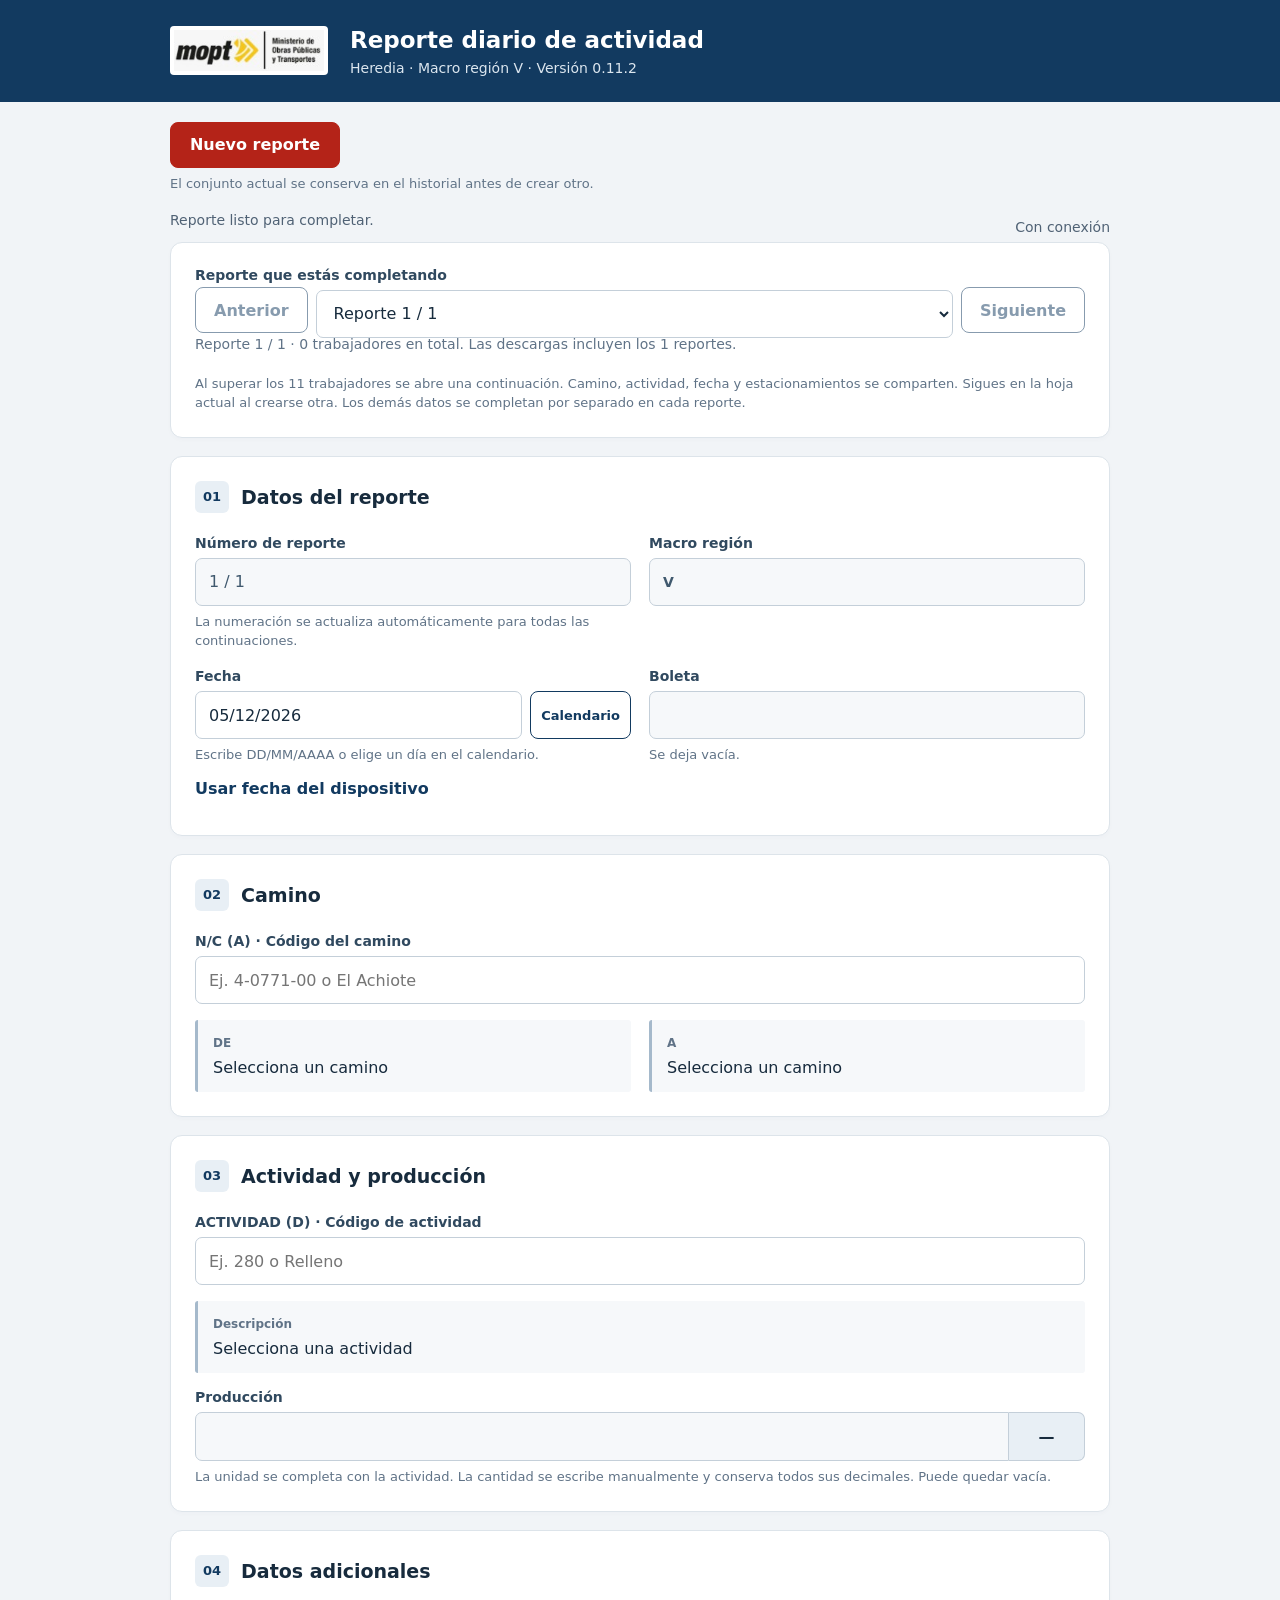
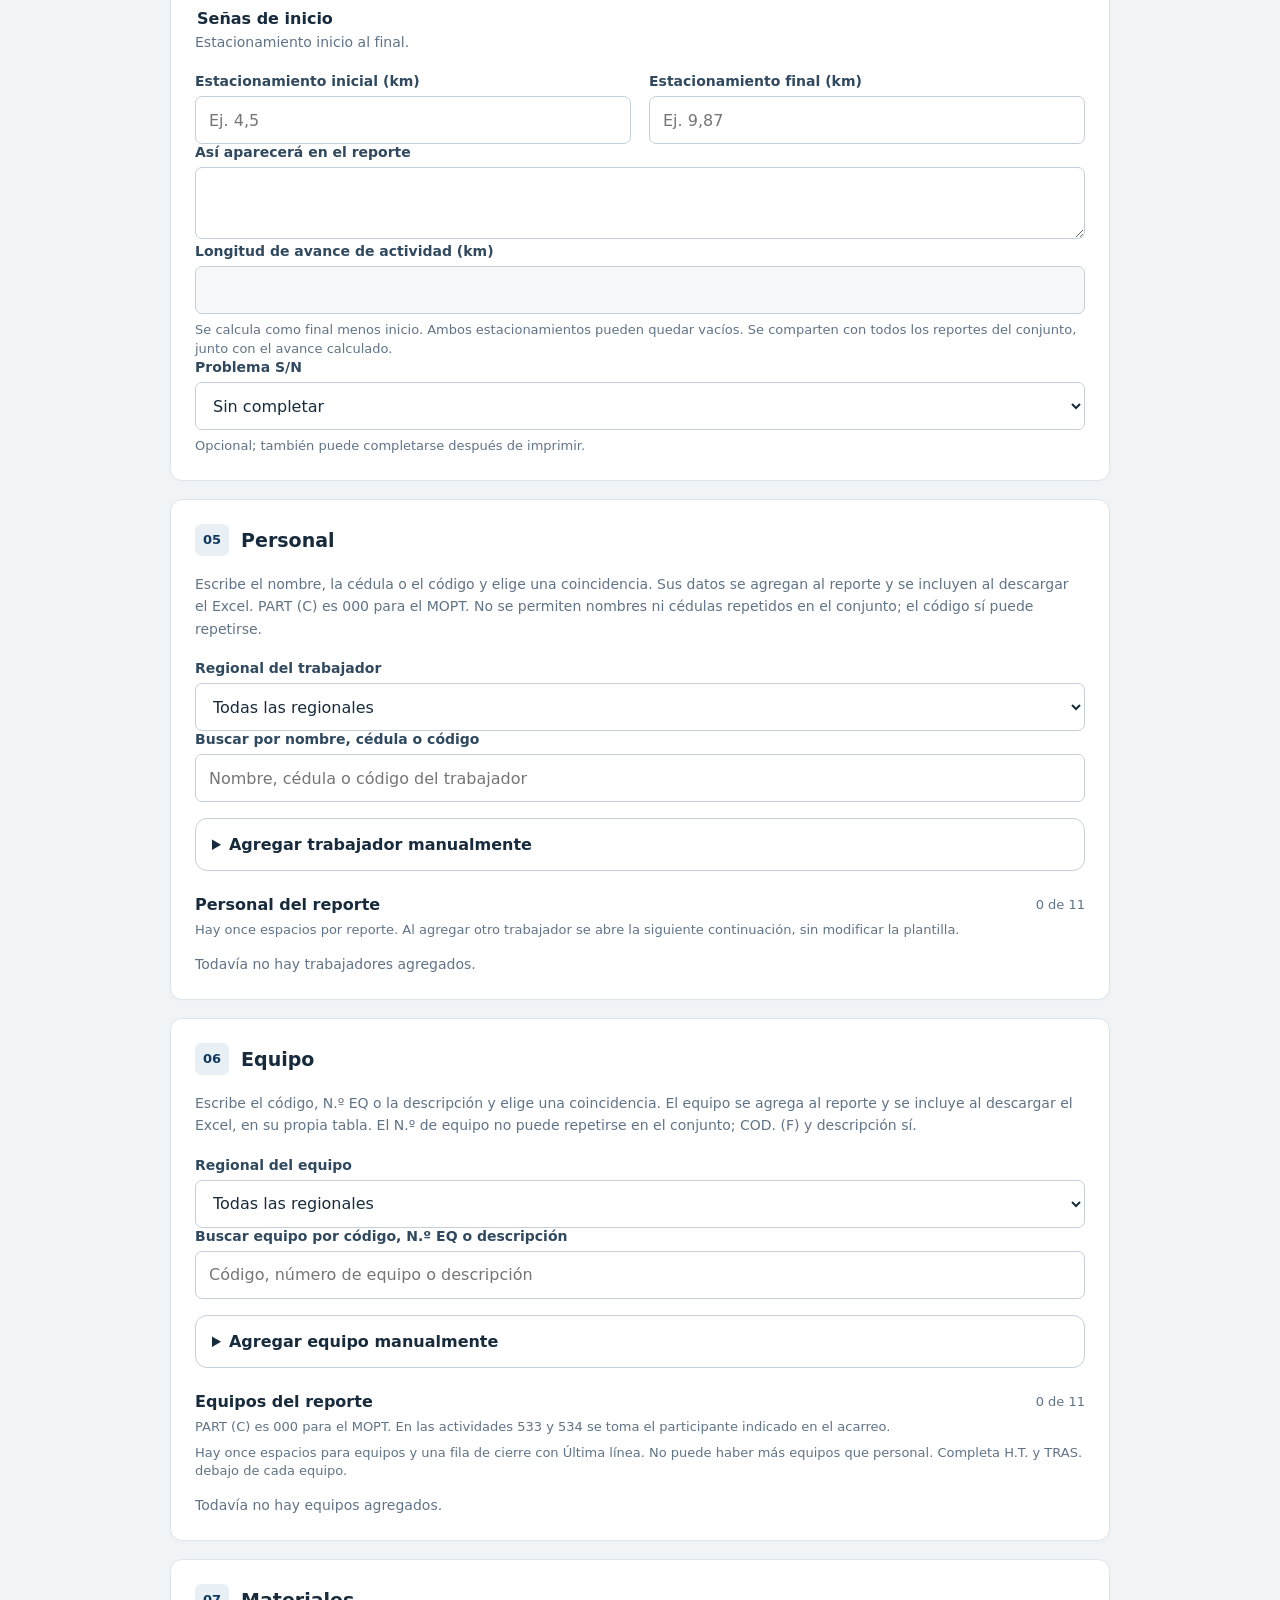
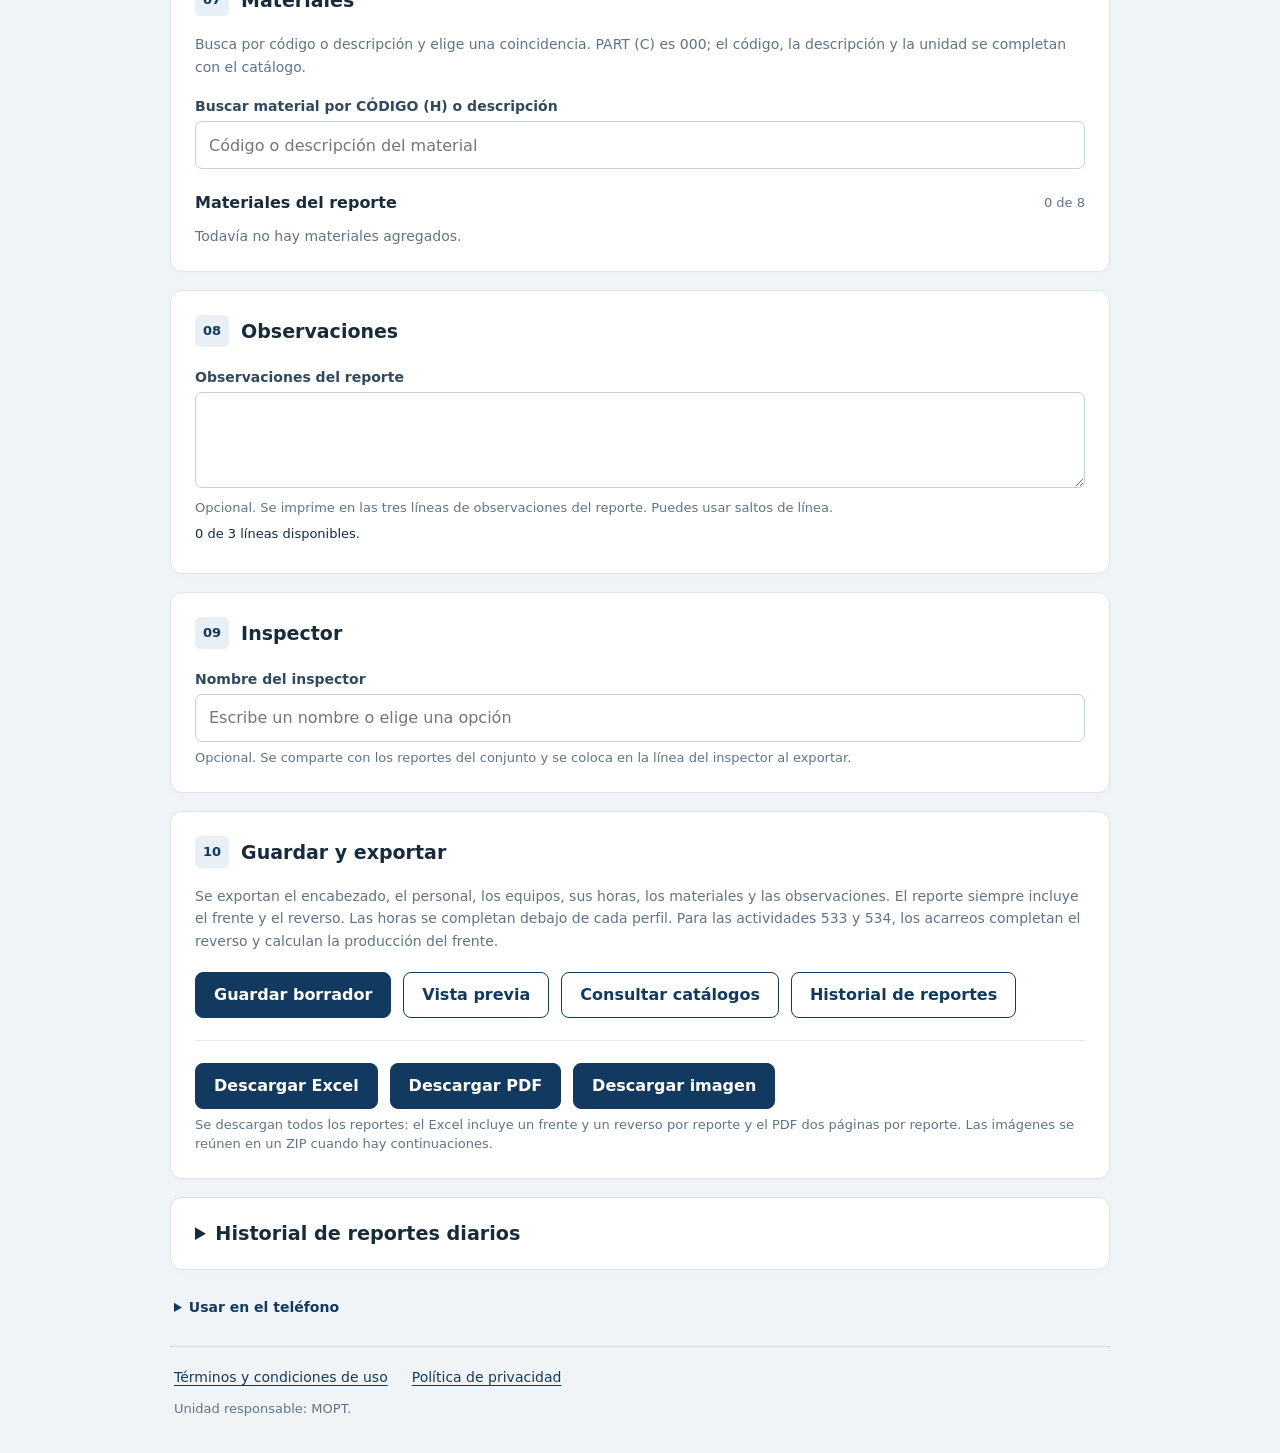
==== pwa/index.html @ 075dbe22 "Add files via upload" ====
<!doctype html>
<html lang="es-CR">
<head>
  <meta charset="utf-8">
  <meta name="viewport" content="width=device-width, initial-scale=1, viewport-fit=cover">
  <meta name="theme-color" content="#123a60">
  <meta name="apple-mobile-web-app-capable" content="yes">
  <meta name="apple-mobile-web-app-title" content="Reporte MOPT">
  <meta name="description" content="Reporte diario de actividad con encabezado, personal, equipos y materiales de la macro región V.">
  <link rel="manifest" href="manifest.webmanifest">
  <link rel="icon" href="icons/icono-192.png" type="image/png">
  <link rel="apple-touch-icon" href="icons/icono-180.png">
  <link rel="stylesheet" href="estilos.css">
  <title>Reporte diario MOPT</title>
  <script type="module" src="app.mjs"></script>
</head>
<body>
  <header class="cabecera">
    <div class="marca"><img class="logo-mopt" src="assets/logo.png" alt="Ministerio de Obras Públicas y Transportes" width="198" height="54"><div><h1>Reporte diario de actividad</h1><p>Heredia · Macro región V · <span id="version">Versión 0.11.2</span></p></div></div>
    <button id="instalar" type="button" class="claro" hidden>Instalar aplicación</button>
  </header>
  <main>
    <div class="acciones-inicio">
      <button id="nuevo" type="button" class="boton-nuevo" aria-describedby="nota-nuevo" disabled>Nuevo reporte</button>
      <small id="nota-nuevo">El conjunto actual se conserva en el historial antes de crear otro.</small>
    </div>
    <div class="estado"><p id="estado" role="status">Cargando catálogos y plantilla…</p><span id="conexion"></span></div>
    <p id="fallo" role="alert" hidden></p>
    <noscript>Activa JavaScript para utilizar el reporte.</noscript>
    <form id="formulario" novalidate>
      <section class="tarjeta" aria-label="Reportes del conjunto">
        <label for="reporte-activo">Reporte que estás completando</label>
        <div class="navegacion-reportes"><button id="reporte-anterior" type="button" class="secundario" disabled>Anterior</button><select id="reporte-activo" disabled></select><button id="reporte-siguiente" type="button" class="secundario" disabled>Siguiente</button></div>
        <p id="resumen-reportes" class="ayuda" role="status"></p>
        <small>Al superar los 11 trabajadores se abre una continuación. Camino, actividad, fecha y estacionamientos se comparten. Sigues en la hoja actual al crearse otra. Los demás datos se completan por separado en cada reporte.</small>
        <button id="quitar-continuacion" type="button" class="enlace" hidden>Quitar esta continuación vacía</button>
      </section>
      <section class="tarjeta"><div class="titulo"><span>01</span><h2>Datos del reporte</h2></div>
        <div class="rejilla">
          <div><label for="numero">Número de reporte</label><input id="numero" readonly required aria-required="true" type="text" inputmode="text" autocomplete="off" placeholder="Ej. 1 / 2" aria-describedby="nota-numero error-numero"><small id="nota-numero">La numeración se actualiza automáticamente para todas las continuaciones.</small><p class="error" id="error-numero" role="alert"></p></div>
          <label>Macro región<input readonly value="V"></label>
          <!-- La fecha se puede escribir y el botón abre un calendario visible. -->
          <div><label for="fecha">Fecha</label><div class="fecha-fila"><input id="fecha" inputmode="numeric" autocomplete="off" maxlength="10" placeholder="DD/MM/AAAA" aria-describedby="nota-fecha error-fecha"><button id="calendario" type="button" class="secundario" aria-haspopup="dialog">Calendario</button></div><small id="nota-fecha">Escribe DD/MM/AAAA o elige un día en el calendario.</small><p class="error" id="error-fecha"></p><button id="hoy" type="button" class="enlace">Usar fecha del dispositivo</button></div>
          <label>Boleta<input readonly value=""><small>Se deja vacía.</small></label>
        </div>
      </section>
      <section class="tarjeta"><div class="titulo"><span>02</span><h2>Camino</h2></div>
        <label for="camino">N/C (A) · Código del camino</label>
        <input id="camino" type="search" autocomplete="off" placeholder="Ej. 4-0771-00 o El Achiote" aria-describedby="error-camino" aria-controls="lista-camino" aria-expanded="false">
        <div id="lista-camino" class="opciones" role="listbox" aria-label="Caminos encontrados" hidden></div><p class="error" id="error-camino"></p>
        <div class="rejilla"><div class="automatico"><span>DE</span><p id="desde">Selecciona un camino</p></div><div class="automatico"><span>A</span><p id="hasta">Selecciona un camino</p></div></div>
      </section>
      <section class="tarjeta"><div class="titulo"><span>03</span><h2>Actividad y producción</h2></div>
        <label for="actividad">ACTIVIDAD (D) · Código de actividad</label>
        <input id="actividad" type="search" autocomplete="off" placeholder="Ej. 280 o Relleno" aria-describedby="error-actividad" aria-controls="lista-actividad" aria-expanded="false">
        <div id="lista-actividad" class="opciones" role="listbox" aria-label="Actividades encontradas" hidden></div><p class="error" id="error-actividad"></p>
        <div class="automatico"><span>Descripción</span><p id="descripcion">Selecciona una actividad</p></div>
        <label for="produccion">Producción</label><div class="cantidad"><input id="produccion" inputmode="decimal" placeholder="" disabled aria-describedby="ayuda-produccion error-produccion"><output id="unidad" aria-live="polite">—</output></div><p class="error" id="error-produccion"></p>
        <small id="ayuda-produccion">La unidad se completa con la actividad. La cantidad se escribe manualmente y conserva todos sus decimales. Puede quedar vacía.</small>
      </section>
      <section class="tarjeta"><div class="titulo"><span>04</span><h2>Datos adicionales</h2></div>
        <fieldset id="datos-estacionamientos"><legend>Señas de inicio</legend>
          <p class="ayuda">Estacionamiento inicio al final.</p>
          <div class="rejilla"><div><label for="estacionamiento-inicio">Estacionamiento inicial (km)</label><input id="estacionamiento-inicio" inputmode="decimal" autocomplete="off" placeholder="Ej. 4,5" aria-describedby="error-estacionamiento-inicio"><p class="error" id="error-estacionamiento-inicio" role="alert"></p></div><div><label for="estacionamiento-final">Estacionamiento final (km)</label><input id="estacionamiento-final" inputmode="decimal" autocomplete="off" placeholder="Ej. 9,87" aria-describedby="error-estacionamiento-final"><p class="error" id="error-estacionamiento-final" role="alert"></p></div></div>
          <label for="senas">Así aparecerá en el reporte</label><textarea id="senas" readonly rows="2"></textarea>
          <label for="avance">Longitud de avance de actividad (km)</label><input id="avance" readonly aria-describedby="error-avance"><p class="error" id="error-avance"></p><small>Se calcula como final menos inicio. Ambos estacionamientos pueden quedar vacíos. Se comparten con todos los reportes del conjunto, junto con el avance calculado.</small>
          <p id="estaciones-previas" class="advertencia" hidden></p>
          <p id="datos-anteriores" class="advertencia" hidden></p>
        </fieldset>
        <label for="problema">Problema S/N</label><select id="problema" aria-describedby="error-problema"><option value="">Sin completar</option><option value="S">S · Sí</option><option value="N">N · No</option></select><p class="error" id="error-problema"></p><small>Opcional; también puede completarse después de imprimir.</small>
      </section>
      <!-- Los trabajadores y las máquinas tienen búsquedas y listas independientes. -->
      <section class="tarjeta"><div class="titulo"><span>05</span><h2>Personal</h2></div>
        <p class="ayuda">Escribe el nombre, la cédula o el código y elige una coincidencia. Sus datos se agregan al reporte y se incluyen al descargar el Excel. PART (C) es 000 para el MOPT. No se permiten nombres ni cédulas repetidos en el conjunto; el código sí puede repetirse.</p>
        <label for="regional-personal">Regional del trabajador</label><select id="regional-personal"><option value="">Todas las regionales</option></select>
        <label for="personal">Buscar por nombre, cédula o código</label><input id="personal" type="search" autocomplete="off" placeholder="Nombre, cédula o código del trabajador" role="combobox" aria-autocomplete="list" aria-controls="lista-personal" aria-expanded="false" aria-describedby="coincidencias-personal error-personal">
        <p id="coincidencias-personal" class="ayuda resultados" role="status"></p><div id="lista-personal" class="opciones" role="listbox" aria-label="Trabajadores encontrados" hidden></div><button id="mas-personal" type="button" class="enlace" hidden>Mostrar más coincidencias</button>
        <div id="ficha-personal" class="ficha" hidden><h3>Trabajador seleccionado</h3><div class="rejilla"><label>Nombre<input id="nombre-personal" readonly></label><label>Cédula<input id="cedula-personal" readonly></label><label>Código del trabajador (D)<input id="codigo-personal" readonly></label><label>PART (C)<input id="part-personal" readonly></label></div><p id="origen-personal" class="ayuda resultados"></p></div>
        <p id="error-personal" class="error" role="alert"></p>
        <div id="entrada-manual-personal"></div>
        <div class="titulo-lista"><h3>Personal del reporte</h3><span id="cantidad-personal">0 de 11</span></div><small>Hay once espacios por reporte. Al agregar otro trabajador se abre la siguiente continuación, sin modificar la plantilla.</small><div id="personal-reporte" class="registros"></div>
      </section>
      <section class="tarjeta"><div class="titulo"><span>06</span><h2>Equipo</h2></div>
        <p class="ayuda">Escribe el código, N.º EQ o la descripción y elige una coincidencia. El equipo se agrega al reporte y se incluye al descargar el Excel, en su propia tabla. El N.º de equipo no puede repetirse en el conjunto; COD. (F) y descripción sí.</p>
        <label for="regional-equipos">Regional del equipo</label><select id="regional-equipos"><option value="">Todas las regionales</option></select>
        <label for="equipos">Buscar equipo por código, N.º EQ o descripción</label><input id="equipos" type="search" autocomplete="off" placeholder="Código, número de equipo o descripción" role="combobox" aria-autocomplete="list" aria-controls="lista-equipos" aria-expanded="false" aria-describedby="coincidencias-equipos error-equipos">
        <p id="coincidencias-equipos" class="ayuda resultados" role="status"></p><div id="lista-equipos" class="opciones" role="listbox" aria-label="Equipos encontrados" hidden></div><button id="mas-equipos" type="button" class="enlace" hidden>Mostrar más coincidencias</button>
        <div id="ficha-equipos" class="ficha" hidden><h3>Equipo seleccionado</h3><div class="rejilla"><label>Descripción<input id="descripcion-equipos" readonly></label><label>COD. (F)<input id="codigo-equipos" readonly></label><label>N.º EQ<input id="numero-equipos" readonly></label><label>Identificador del equipo<input id="identificador-equipos" readonly></label><label>PART (C)<input id="part-equipos" readonly></label></div><p id="origen-equipos" class="ayuda resultados"></p><div id="advertencias-equipos"></div></div>
        <p id="error-equipos" class="error" role="alert"></p>
        <div id="entrada-manual-equipos"></div>
        <div class="titulo-lista"><h3>Equipos del reporte</h3><span id="cantidad-equipos">0 de 11</span></div><small>PART (C) es 000 para el MOPT. En las actividades 533 y 534 se toma el participante indicado en el acarreo.</small><small>Hay once espacios para equipos y una fila de cierre con Última línea. No puede haber más equipos que personal. Completa H.T. y TRAS. debajo de cada equipo.</small><div id="equipos-reporte" class="registros"></div>
      </section>
      <section class="tarjeta" id="acarreos" tabindex="-1" hidden aria-labelledby="titulo-acarreos" aria-describedby="error-acarreos">
        <div class="titulo"><span id="codigo-acarreos">533</span><h2 id="titulo-acarreos">Acarreo de material</h2></div>
        <p id="nota-534" class="ayuda" hidden>En 534 el equipo nuevo se coloca inicialmente en Equipo alquilado. Para colocarlo en Equipo de otros participantes, identifica el participante y desmarca Equipo alquilado. Su código debe corresponder al participante real.</p>
        <p class="ayuda">Completa el reverso con los equipos del frente. Marca una casilla por cada viaje. Cada subtotal es capacidad × longitud de acarreo × número de viajes marcados.</p>
        <label for="equipo-acarreo">Equipo que realizó el acarreo</label><div class="agregar-acarreo"><select id="equipo-acarreo" aria-describedby="ayuda-equipo-acarreo"><option value="">Elige un equipo del frente</option></select><button id="agregar-acarreo" type="button" disabled>Agregar al acarreo</button></div>
        <small id="ayuda-equipo-acarreo">Agrega primero las máquinas en Equipo, arriba.</small>
        <p id="error-acarreos" class="error" role="alert"></p><div id="acarreos-reporte" class="registros"></div>
        <div class="produccion-acarreos"><label for="total-acarreos">Producción total · M³/KM</label><output id="total-acarreos" aria-live="polite">Sin completar</output><small id="nota-produccion-acarreos">Este total se coloca automáticamente en Producción, al frente.</small></div>
      </section>
      <!-- La cantidad se edita en cada material y permanece vacía al seleccionarlo. -->
      <section class="tarjeta" id="seccion-materiales"><div class="titulo"><span>07</span><h2>Materiales</h2></div>
        <p class="ayuda">Busca por código o descripción y elige una coincidencia. PART (C) es 000; el código, la descripción y la unidad se completan con el catálogo.</p>
        <label for="materiales">Buscar material por CÓDIGO (H) o descripción</label><input id="materiales" type="search" autocomplete="off" placeholder="Código o descripción del material" role="combobox" aria-autocomplete="list" aria-controls="lista-materiales" aria-expanded="false" aria-describedby="coincidencias-materiales error-materiales">
        <p id="coincidencias-materiales" class="ayuda resultados" role="status"></p><div id="lista-materiales" class="opciones" role="listbox" aria-label="Materiales encontrados" hidden></div><button id="mas-materiales" type="button" class="enlace" hidden>Mostrar más coincidencias</button>
        <p id="error-materiales" class="error" role="alert"></p>
        <div class="titulo-lista"><h3>Materiales del reporte</h3><span id="cantidad-materiales">0 de 8</span></div><div id="materiales-reporte" class="registros"></div>
      </section>
      <section class="tarjeta" id="seccion-observaciones"><div class="titulo"><span>08</span><h2>Observaciones</h2></div>
        <label for="observaciones">Observaciones del reporte</label><textarea id="observaciones" rows="3" aria-describedby="ayuda-observaciones espacio-observaciones error-observaciones"></textarea>
        <small id="ayuda-observaciones">Opcional. Se imprime en las tres líneas de observaciones del reporte. Puedes usar saltos de línea.</small>
        <p id="espacio-observaciones" class="resultados" role="status">0 de 3 líneas disponibles.</p><p id="error-observaciones" class="error" role="alert"></p>
      </section>
      <section class="tarjeta" aria-labelledby="titulo-inspector">
        <div class="titulo"><span>09</span><h2 id="titulo-inspector">Inspector</h2></div>
        <label for="inspector">Nombre del inspector</label>
        <input id="inspector" type="text" list="inspectores" maxlength="100" autocomplete="off" placeholder="Escribe un nombre o elige una opción" aria-describedby="nota-inspector error-inspector">
        <datalist id="inspectores"><option value="Grechen Calderón"></option></datalist>
        <small id="nota-inspector">Opcional. Se comparte con los reportes del conjunto y se coloca en la línea del inspector al exportar.</small><p id="error-inspector" class="error" role="alert"></p>
      </section>
      <section class="tarjeta"><div class="titulo"><span>10</span><h2>Guardar y exportar</h2></div>
        <p class="ayuda">Se exportan el encabezado, el personal, los equipos, sus horas, los materiales y las observaciones. El reporte siempre incluye el frente y el reverso. Las horas se completan debajo de cada perfil. Para las actividades 533 y 534, los acarreos completan el reverso y calculan la producción del frente.</p>
        <div class="acciones"><button id="guardar" type="button" disabled>Guardar borrador</button><button id="ver" type="button" class="secundario" disabled>Vista previa</button><button id="catalogos" type="button" class="secundario" disabled>Consultar catálogos</button><button id="historial" type="button" class="secundario" disabled>Historial de reportes</button></div>
        <div class="exportaciones"><button id="excel" type="button" disabled>Descargar Excel</button><button id="pdf" type="button" disabled>Descargar PDF</button><button id="imagen" type="button" disabled>Descargar imagen</button></div>
        <small>Se descargan todos los reportes: el Excel incluye un frente y un reverso por reporte y el PDF dos páginas por reporte. Las imágenes se reúnen en un ZIP cuando hay continuaciones.</small>
      </section>
    </form>
    <details id="historial-reportes" class="tarjeta historial">
      <summary>Historial de reportes diarios</summary>
      <p>Los conjuntos se guardan automáticamente en este navegador. Puedes consultar o volver a descargar uno anterior mientras completas otro.</p>
      <small>Este historial comienza con el borrador disponible al instalar esta actualización. Usa el respaldo para trasladarlo a otro dispositivo o recuperarlo si se borran los datos del sitio.</small>
      <label for="buscar-historial">Buscar por fecha, camino, actividad, inspector u observaciones</label>
      <input id="buscar-historial" type="search" autocomplete="off" placeholder="Fecha, código de camino o actividad">
      <div class="acciones-historial"><button id="actualizar-historial" type="button" class="secundario">Actualizar lista</button><button id="respaldar-historial" type="button" class="secundario">Descargar respaldo</button><button id="importar-historial" type="button" class="secundario">Importar respaldo</button></div>
      <input id="archivo-historial" type="file" accept=".json,application/json" hidden>
      <p id="estado-historial" class="ayuda" role="status" aria-live="polite"></p><p id="cantidad-historial" role="status"></p>
      <div id="lista-historial" class="registros"></div><button id="mas-historial" type="button" class="secundario" hidden>Mostrar más reportes</button>
    </details>
    <section id="vista" class="tarjeta" hidden><div class="titulo"><span>Hojas</span><h2>Vista previa del reporte</h2></div><canvas id="lienzo" width="2448" height="3168" aria-label="Frente con encabezado, personal, equipos, materiales y observaciones"></canvas><canvas id="reverso" width="2448" height="3168" aria-label="Reverso de acarreos"></canvas></section>
    <section id="visor" class="tarjeta" hidden><div class="titulo"><span>Datos</span><h2>Consultar catálogos</h2></div><div class="rejilla"><label>Catálogo<select id="tipo-catalogo"><option value="actividades">Actividades</option><option value="personal">Personal</option><option value="materiales">Materiales</option><option value="equipos">Equipos</option><option value="redVial">Red vial nacional</option><option value="puentes">Puentes</option></select></label><label>Buscar<input id="buscar-catalogo" type="search" placeholder="Código, nombre o referencia"></label></div><label>Regional o provincia<select id="region-catalogo"><option value="">Todas</option></select></label><p id="cantidad-catalogo" role="status"></p><div id="resultados-catalogo"></div><button id="mas-catalogo" type="button" class="secundario" hidden>Mostrar más</button></section>
    <details class="instalacion"><summary>Usar en el teléfono</summary><p>En Android, abre el sitio y usa «Instalar aplicación» en el navegador. En iPhone, abre el sitio en Safari, pulsa Compartir y elige «Añadir a pantalla de inicio».</p><p>Espera a que aparezca «Disponible sin conexión» antes de salir de Internet. Los borradores se guardan en este dispositivo.</p></details>
    <footer class="pie-legal"><nav aria-label="Documentos de uso y privacidad"><a href="terminos.html">Términos y condiciones de uso</a><a href="privacidad.html">Política de privacidad</a></nav><small>Unidad responsable: MOPT.</small></footer>
  </main>
  <dialog id="consulta-historial" class="consulta-historial" aria-labelledby="titulo-consulta-historial">
    <div class="titulo-calendario"><h2 id="titulo-consulta-historial">Consulta del reporte guardado</h2><button id="cerrar-consulta-historial" type="button" class="secundario">Cerrar</button></div>
    <p>Vista de consulta. El reporte que estás completando permanece abierto.</p>
    <label for="hoja-consulta-historial">Reporte del conjunto</label><select id="hoja-consulta-historial"></select>
    <canvas id="frente-consulta-historial" width="2448" height="3168" aria-label="Frente del reporte guardado"></canvas><canvas id="atras-consulta-historial" width="2448" height="3168" aria-label="Reverso del reporte guardado"></canvas>
  </dialog>
  <dialog id="aviso-continuacion" aria-labelledby="titulo-aviso-continuacion" aria-describedby="mensaje-continuacion">
    <h2 id="titulo-aviso-continuacion">Nuevo reporte creado</h2>
    <p id="mensaje-continuacion"></p>
    <button id="cerrar-aviso-continuacion" type="button" autofocus>Entendido</button>
  </dialog>
  <!-- Calendario propio: el botón funciona también cuando el selector nativo no abre. -->
  <dialog id="dialogo-calendario" aria-labelledby="titulo-calendario">
    <div class="titulo-calendario"><h2 id="titulo-calendario">Fecha del reporte</h2><button id="cerrar-calendario" type="button" class="enlace">Cerrar</button></div>
    <div class="controles-calendario"><button id="mes-anterior" type="button" class="secundario" aria-label="Mes anterior">‹</button><label>Mes<select id="mes-calendario"></select></label><label>Año<select id="ano-calendario"></select></label><button id="mes-siguiente" type="button" class="secundario" aria-label="Mes siguiente">›</button></div>
    <div class="semana-calendario" aria-hidden="true"><span>Lun</span><span>Mar</span><span>Mié</span><span>Jue</span><span>Vie</span><span>Sáb</span><span>Dom</span></div>
    <div id="dias-calendario" class="dias-calendario" role="group" aria-label="Días del mes"></div><button id="hoy-calendario" type="button" class="enlace">Elegir hoy</button>
  </dialog>
</body>
</html>
---- pwa/estilos.css ----
@font-face{font-family:Reporte;src:url('assets/reporte-normal.otf') format('opentype');font-weight:400;font-display:block}
@font-face{font-family:Reporte;src:url('assets/reporte-negrita.otf') format('opentype');font-weight:700;font-display:block}
:root{font-family:system-ui,-apple-system,BlinkMacSystemFont,"Segoe UI",sans-serif;color:#172b3d;background:#f1f4f7;font-size:16px;--azul:#123a60;--borde:#c4cfd9}
*{box-sizing:border-box}body{margin:0}button,input,textarea,select{font:inherit}button{cursor:pointer;min-height:46px;border:1px solid var(--azul);border-radius:8px;background:var(--azul);color:white;padding:11px 18px;font-weight:600}button:disabled{opacity:.5;cursor:wait}button:hover:not(:disabled){filter:brightness(1.08)}button:focus-visible,input:focus-visible,textarea:focus-visible,select:focus-visible,summary:focus-visible{outline:3px solid #d79712;outline-offset:3px}.secundario{background:white;color:var(--azul)}.enlace{background:none;border:none;color:var(--azul);padding:8px 0;font-weight:600;text-align:left}.claro{background:white;color:var(--azul);border-color:white}
.cabecera{background:var(--azul);color:white;padding:26px max(20px,calc((100% - 940px)/2));display:flex;justify-content:space-between;gap:18px;align-items:center}.marca{display:flex;gap:22px;align-items:center}.siglas{font-size:30px;font-weight:900;letter-spacing:-1px;border-right:1px solid #7590a6;padding-right:22px}h1{font-size:23px;margin:0;font-weight:650;line-height:1.25}.cabecera p{margin:5px 0 0;color:#dbe6ef;font-size:14px}main{max-width:980px;padding:20px;margin:auto;padding-bottom:max(28px,env(safe-area-inset-bottom))}.estado{display:flex;gap:16px;align-items:center;justify-content:space-between;font-size:14px;color:#506275;flex-wrap:wrap}.estado p{margin:0 0 14px}#fallo{padding:14px;background:#fff0eb;color:#922900;border-radius:8px}
.tarjeta{background:white;border:1px solid #dde4ea;border-radius:12px;padding:24px;margin-bottom:18px;box-shadow:0 2px 5px #123a6005}.titulo{display:flex;gap:12px;align-items:center;margin-bottom:22px}.titulo>span{background:#e8eff5;color:var(--azul);font-size:13px;font-weight:750;min-width:32px;min-height:32px;padding:8px;text-align:center;border-radius:6px}h2{font-size:19px;margin:0;font-weight:650}.rejilla{display:grid;grid-template-columns:1fr 1fr;gap:18px;margin-top:16px}.rejilla>*{min-width:0}label{display:block;font-size:14px;font-weight:650;color:#30495f}input,textarea,select{margin-top:7px;min-height:48px;border:1px solid var(--borde);border-radius:7px;width:100%;padding:11px 13px;background:white;color:#172b3d}input[readonly]{background:#f6f8fa;color:#40596e}input:disabled{background:#f6f8fa}textarea{resize:vertical;line-height:1.5}small{display:block;font-size:13px;color:#607387;font-weight:400;line-height:1.45;margin-top:7px}.automatico{background:#f6f8fa;border-left:3px solid #a5b9cb;padding:12px 15px;border-radius:3px;margin:16px 0}.automatico>span{color:#607387;font-size:12px;font-weight:650}.automatico p{margin:5px 0 0;line-height:1.5;overflow-wrap:anywhere}.rejilla .automatico{margin:0}.cantidad{display:flex;align-items:stretch;margin-top:7px}.cantidad input{margin:0;border-radius:7px 0 0 7px}.cantidad output{min-width:76px;padding:14px;background:#e8eff5;border:1px solid var(--borde);border-left:0;border-radius:0 7px 7px 0;text-align:center;font-weight:750}.ayuda{font-size:14px;line-height:1.6;color:#607387;margin:-5px 0 20px}.error{color:#a13720;font-size:13px;margin:6px 0;min-height:0}.error:empty{display:none}input[aria-invalid=true]{border-color:#ba4427}
.acciones,.exportaciones{display:flex;gap:12px;flex-wrap:wrap}.exportaciones{margin-top:22px;padding-top:22px;border-top:1px solid #e5eaf0}.check{display:flex;gap:10px;align-items:center;font-weight:400;margin-top:18px;line-height:1.5}.check input{width:19px;min-height:19px;flex:none;margin:0;accent-color:var(--azul)}.fecha-fila{display:flex;gap:8px;align-items:center}.fecha-fila input{min-width:0}.boton-calendario{position:relative;flex:none;border:1px solid var(--borde);border-radius:7px;padding:14px 10px;margin-top:7px;overflow:hidden;color:var(--azul);font-size:13px;cursor:pointer}.boton-calendario input{position:absolute;inset:0;width:100%;height:100%;opacity:0;margin:0;cursor:pointer}.opciones{margin-top:6px;border:1px solid var(--borde);border-radius:8px;max-height:300px;overflow:auto}.opciones button{display:block;width:100%;background:white;color:#172b3d;border:none;border-bottom:1px solid #e5eaf0;border-radius:0;text-align:left;font-weight:400;padding:12px 14px}.opciones strong{display:block;font-size:14px;margin-bottom:4px}.opciones button:hover{background:#edf3f8}.opciones p{padding:0 12px;color:#607387}canvas{display:block;width:100%;height:auto;border:1px solid #d3dbe3;background:white;margin-top:14px}.instalacion{padding:8px 4px;font-size:14px;color:#506275;line-height:1.6}.instalacion summary{cursor:pointer;font-weight:650;color:var(--azul)}#resultados-catalogo details{border-top:1px solid #e3e9ef;padding:13px 0}#resultados-catalogo summary{cursor:pointer;line-height:1.5;overflow-wrap:anywhere}#resultados-catalogo dl{display:grid;grid-template-columns:minmax(100px,1fr) 2fr;gap:8px;margin:15px 0;font-size:14px}dt{font-weight:650}dd{margin:0;overflow-wrap:anywhere}.advertencia{color:#874a10;background:#fff8e9;padding:10px;font-size:13px}#mas-catalogo{margin-top:15px}[hidden]{display:none!important}
@media(max-width:600px){.cabecera{padding:20px 16px;align-items:flex-start;flex-direction:column}.siglas{font-size:25px;padding-right:14px}.marca{gap:14px}h1{font-size:19px}main{padding:14px 12px}.tarjeta{padding:19px 16px}.rejilla{grid-template-columns:1fr;gap:16px}.acciones>button,.exportaciones>button{flex:1 1 145px}.titulo{margin-bottom:18px}.fecha-fila{gap:6px}.boton-calendario{padding:15px 8px}.estado{gap:2px}.estado p{margin-bottom:8px}#conexion{margin-bottom:12px}}
@media(prefers-reduced-motion:reduce){*{scroll-behavior:auto!important}}
/* La fecha permanece editable; el calendario es un diálogo visible y accesible. */
.fecha-fila button{flex:none;font-size:13px;margin-top:7px;min-height:48px;padding:10px}
dialog{width:min(400px,calc(100% - 24px));max-height:90vh;overflow:auto;padding:20px;border:1px solid var(--borde);border-radius:12px;color:#172b3d;box-shadow:0 20px 80px #123a6040}
dialog::backdrop{background:#10263880}.titulo-calendario{display:flex;align-items:center;justify-content:space-between;gap:12px}.titulo-calendario h2{font-size:18px}
.controles-calendario{display:grid;grid-template-columns:36px minmax(0,1fr) 80px 36px;gap:6px;align-items:end;margin:12px 0 18px}.controles-calendario>*{min-width:0}.controles-calendario select{min-height:44px;padding:8px 5px;font-size:14px}.controles-calendario button{padding:4px;font-size:24px;min-height:44px}
.semana-calendario,.dias-calendario{display:grid;grid-template-columns:repeat(7,minmax(0,1fr));gap:4px}.semana-calendario{font-size:12px;color:#607387;text-align:center;margin-bottom:8px}.dias-calendario button{padding:5px;min-height:42px;background:white;color:#172b3d;border-color:transparent;font-weight:500}.dias-calendario button:hover{background:#e8eff5}.dias-calendario button[aria-current=date]{border-color:#9b6804}.dias-calendario button[aria-pressed=true]{background:var(--azul);color:white}
/* Las tarjetas de personal y equipo conservan listas independientes en móvil. */
h3{font-size:16px;font-weight:650;margin:0 0 10px}.resultados{margin:8px 0;font-size:13px}.ficha{padding:16px;background:#f6f8fa;border:1px solid #dbe4ec;border-radius:8px;margin:16px 0}.ficha .rejilla{margin-top:8px}.ficha input{background:white}.titulo-lista{display:flex;justify-content:space-between;gap:12px;align-items:center;margin-top:24px}.titulo-lista h3{margin:0}.titulo-lista span{font-size:13px;color:#607387;white-space:nowrap}.registros{display:grid;gap:12px;margin-top:14px}.registro{border:1px solid #dbe4ec;border-radius:8px;padding:15px;min-width:0}.registro-cabecera{display:flex;justify-content:space-between;gap:12px;align-items:flex-start}.registro-cabecera strong{font-size:15px;line-height:1.45;overflow-wrap:anywhere}.registro-cabecera button{font-size:13px;padding:3px 0;min-height:40px;flex:none}.datos-registro{display:grid;grid-template-columns:minmax(0,1fr) minmax(0,2fr);gap:7px 12px;margin:10px 0 0;font-size:14px}.registro input{max-width:180px}.registro .part-equipo{margin-top:12px}.vacio-registros{font-size:14px;line-height:1.5;color:#607387;margin:0}.opciones button[aria-selected=true]{background:#e8eff5}.opciones small{margin-top:4px}.opciones button:focus-visible{outline-offset:-3px}select[aria-invalid=true]{border-color:#ba4427}
@media(max-width:360px){dialog{padding:14px}.registro{padding:12px}.datos-registro{font-size:13px;gap:7px}.fecha-fila button{font-size:12px;padding:8px}}
/* Cada cantidad pertenece a su material; las tarjetas se adaptan al teléfono. */
#materiales-reporte label{margin-top:14px}
#materiales-reporte input{display:block;max-width:220px}
/* El texto completo permanece editable y el error se muestra junto al campo. */
textarea[aria-invalid=true]{border-color:#ba4427}
/* Las horas quedan bajo cada perfil y el menú puede cerrarse para consultar la lista. */
.horas-personal{border-top:1px solid #dbe4ec;padding-top:14px;margin-top:16px}
.horas-personal summary{font-size:15px;font-weight:650;cursor:pointer;color:var(--azul)}
.ayuda-horas{font-size:13px;line-height:1.5;color:#607387;margin:12px 0}
.rejilla-horas{display:grid;grid-template-columns:repeat(3,minmax(0,1fr));gap:14px}
.rejilla-horas>div{min-width:0}.rejilla-horas input{max-width:none}
.rejilla-horas label{line-height:1.5}.rejilla-horas small{font-size:12px}
.bloque-total-horas{margin-top:16px;display:flex;gap:12px;align-items:center;flex-wrap:wrap}
.total-horas{display:block;padding:10px 14px;background:#e8eff5;border-radius:6px;font-weight:700;overflow-wrap:anywhere}
@media(max-width:600px){.rejilla-horas{grid-template-columns:repeat(2,minmax(0,1fr))}}
@media(max-width:360px){.rejilla-horas{grid-template-columns:1fr}}
/* Se utiliza el logo suministrado y se conserva el resto de la interfaz. */
.logo-mopt{width:158px;height:auto;max-width:100%;flex:none;background:white;border-radius:4px;padding:4px}
.horas-equipo{border-top:1px solid #dbe4ec;padding-top:14px;margin-top:16px}
.horas-equipo summary{font-size:15px;font-weight:650;cursor:pointer;color:var(--azul)}
.rejilla-horas-equipo{grid-template-columns:repeat(2,minmax(0,1fr))}
.agregar-acarreo{display:flex;gap:10px;align-items:center}.agregar-acarreo select{min-width:0}.agregar-acarreo button{flex:none;margin-top:7px}
.registro-acarreo input,.registro-acarreo select,.registro-acarreo textarea{max-width:none}
.registro-acarreo output{margin-top:7px}.viajes-acarreo{border:0;padding:0;margin:22px 0 0;min-width:0}
.viajes-acarreo legend{font-size:14px;font-weight:650;color:#30495f;padding:0;line-height:1.5}
.casillas-viajes{display:grid;grid-template-columns:repeat(6,minmax(0,1fr));gap:8px;margin-top:10px}
.casillas-viajes label{display:flex;gap:8px;align-items:center;justify-content:center;min-height:48px;border:1px solid var(--borde);border-radius:7px;cursor:pointer}
.casillas-viajes input{width:20px;min-height:20px;margin:0;flex:none;accent-color:var(--azul)}
.casillas-viajes label:has(input:checked){background:#e8eff5;border-color:var(--azul)}
.produccion-acarreos{margin-top:22px;border-top:1px solid #dbe4ec;padding-top:18px}
.produccion-acarreos output{display:block;color:var(--azul);font-size:24px;font-weight:750;margin-top:7px}
@media(max-width:600px){.marca{flex-wrap:wrap}.logo-mopt{width:140px}.agregar-acarreo{flex-direction:column;align-items:stretch}.agregar-acarreo button{margin-top:0}.casillas-viajes{grid-template-columns:repeat(4,minmax(0,1fr))}.registro-acarreo .registro-cabecera{flex-wrap:wrap}}
@media(max-width:360px){.rejilla-horas-equipo{grid-template-columns:1fr}.casillas-viajes{grid-template-columns:repeat(3,minmax(0,1fr))}}
.pie-legal{border-top:1px solid #cbd6df;margin-top:20px;padding:20px 4px 6px}.pie-legal nav{display:flex;gap:12px 24px;flex-wrap:wrap}.pie-legal a{color:var(--azul);font-size:14px;line-height:1.5;text-underline-offset:3px}.pie-legal a:focus-visible{outline:3px solid #d79712;outline-offset:3px}.pie-legal small{margin-top:12px}

/* Ingreso manual junto al buscador, con los mismos controles del formulario. */
.entrada-manual{margin:1rem 0;padding:1rem;border:1px solid var(--borde,#cbd5e1);border-radius:.75rem}
.entrada-manual summary{cursor:pointer;font-weight:700}
.entrada-manual[open] summary{margin-bottom:.75rem}
.acciones-manuales{display:flex;flex-wrap:wrap;gap:.75rem;margin-top:.75rem}

/* Las estaciones conservan el ancho del formulario en teléfonos. */
#datos-estacionamientos{border:0;padding:0;margin:0;min-width:0}#datos-estacionamientos legend{font-weight:700;margin-bottom:.5rem}

/* Navegación independiente del contenido impreso de la plantilla. */
.navegacion-reportes{display:flex;gap:.5rem;align-items:center;flex-wrap:wrap}.navegacion-reportes select{flex:1;min-width:8rem}.navegacion-reportes button{flex:0 1 auto}

/* Historial local con los mismos controles del formulario, también en móvil. */
.historial summary{font-size:1.2rem;font-weight:700;cursor:pointer}.historial[open] summary{margin-bottom:1rem}.acciones-historial{display:flex;flex-wrap:wrap;gap:.5rem;margin:.75rem 0}.acciones-historial button{margin-top:0}.historial .registro h3{font-size:1rem;overflow-wrap:anywhere}.consulta-historial{width:min(850px,calc(100% - 2rem));max-width:none;max-height:90dvh;overflow:auto}.consulta-historial canvas{width:100%;height:auto;display:block;margin-top:1rem}.consulta-historial .titulo-calendario{flex-wrap:wrap}

/* Acción de inicio visible antes del formulario, con texto claro en móvil. */
.acciones-inicio{display:flex;flex-direction:column;align-items:flex-start;gap:7px;margin-bottom:18px}.acciones-inicio small{margin:0}.boton-nuevo{background:#b42318;border-color:#b42318;color:#fff;min-width:170px}.boton-nuevo:hover:not(:disabled){background:#991b1b;border-color:#991b1b;filter:none}
@media(max-width:600px){.acciones-inicio,.acciones-inicio .boton-nuevo{width:100%}}
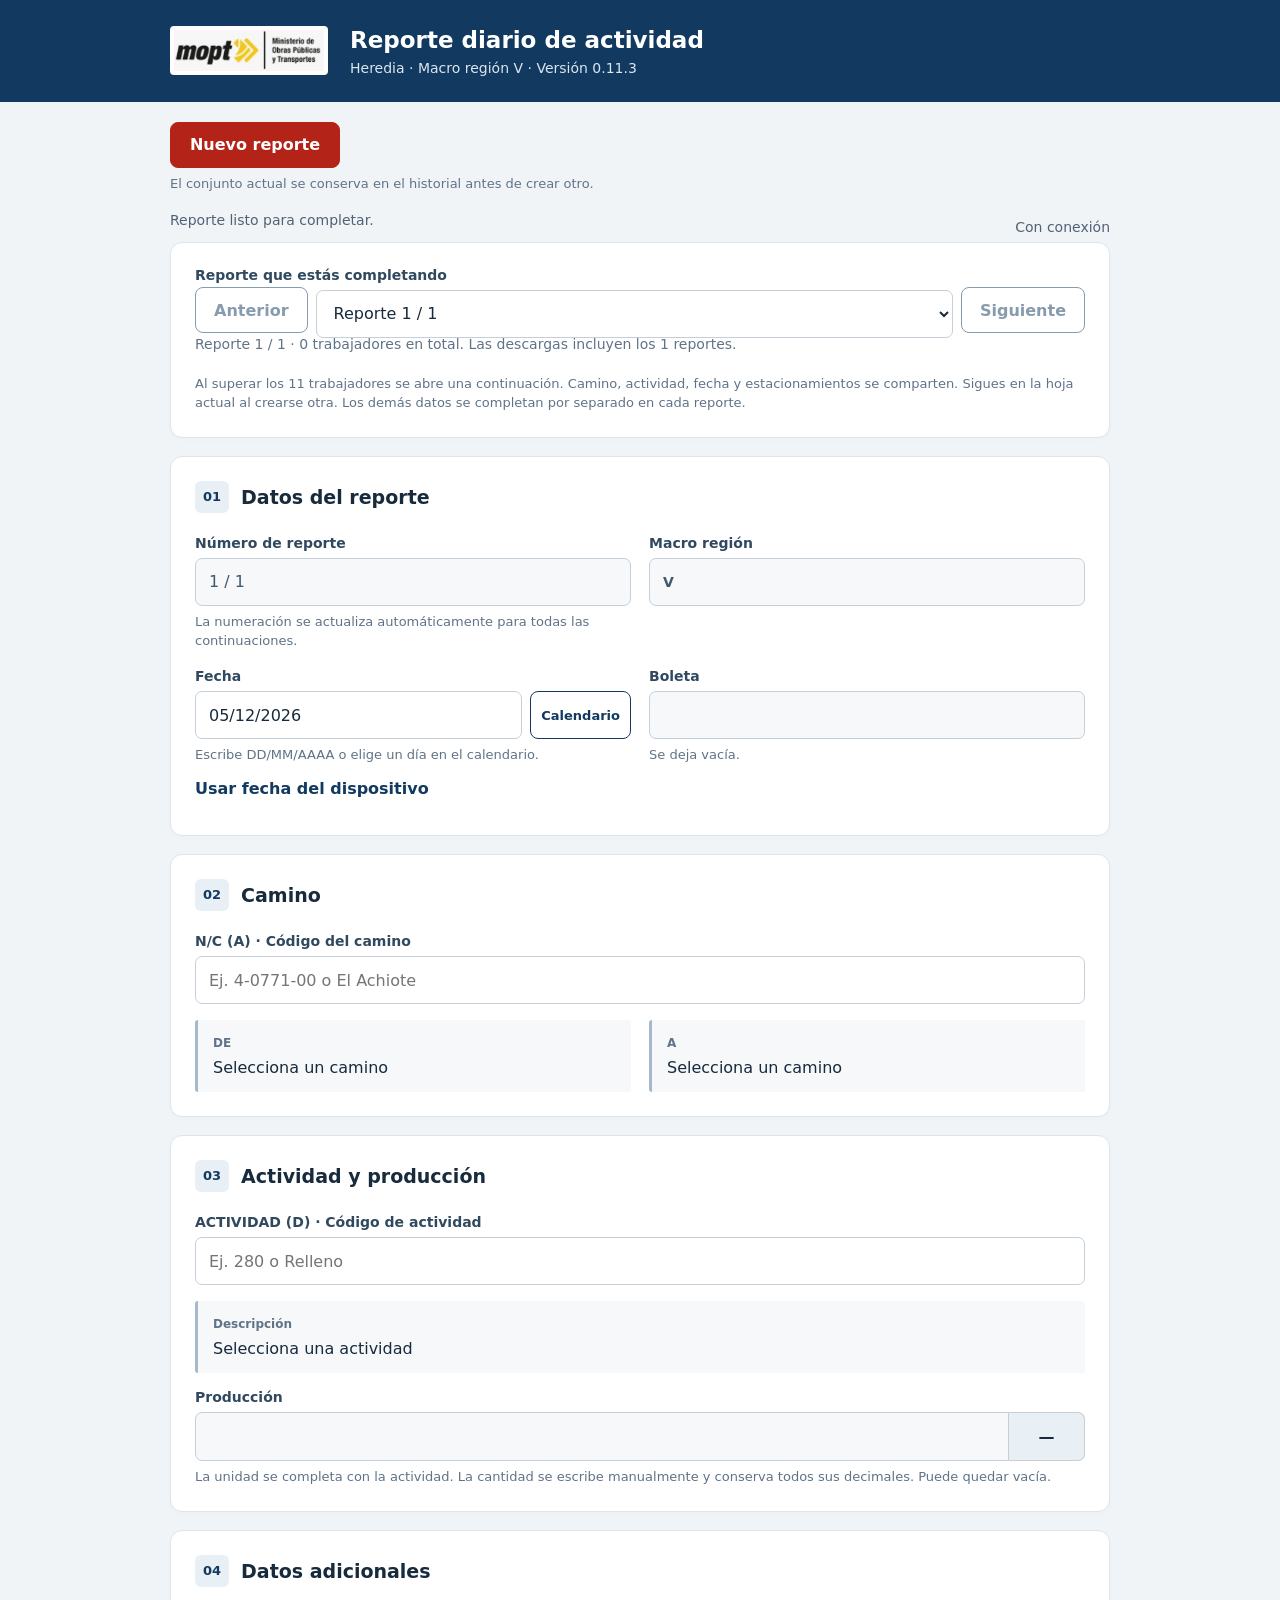
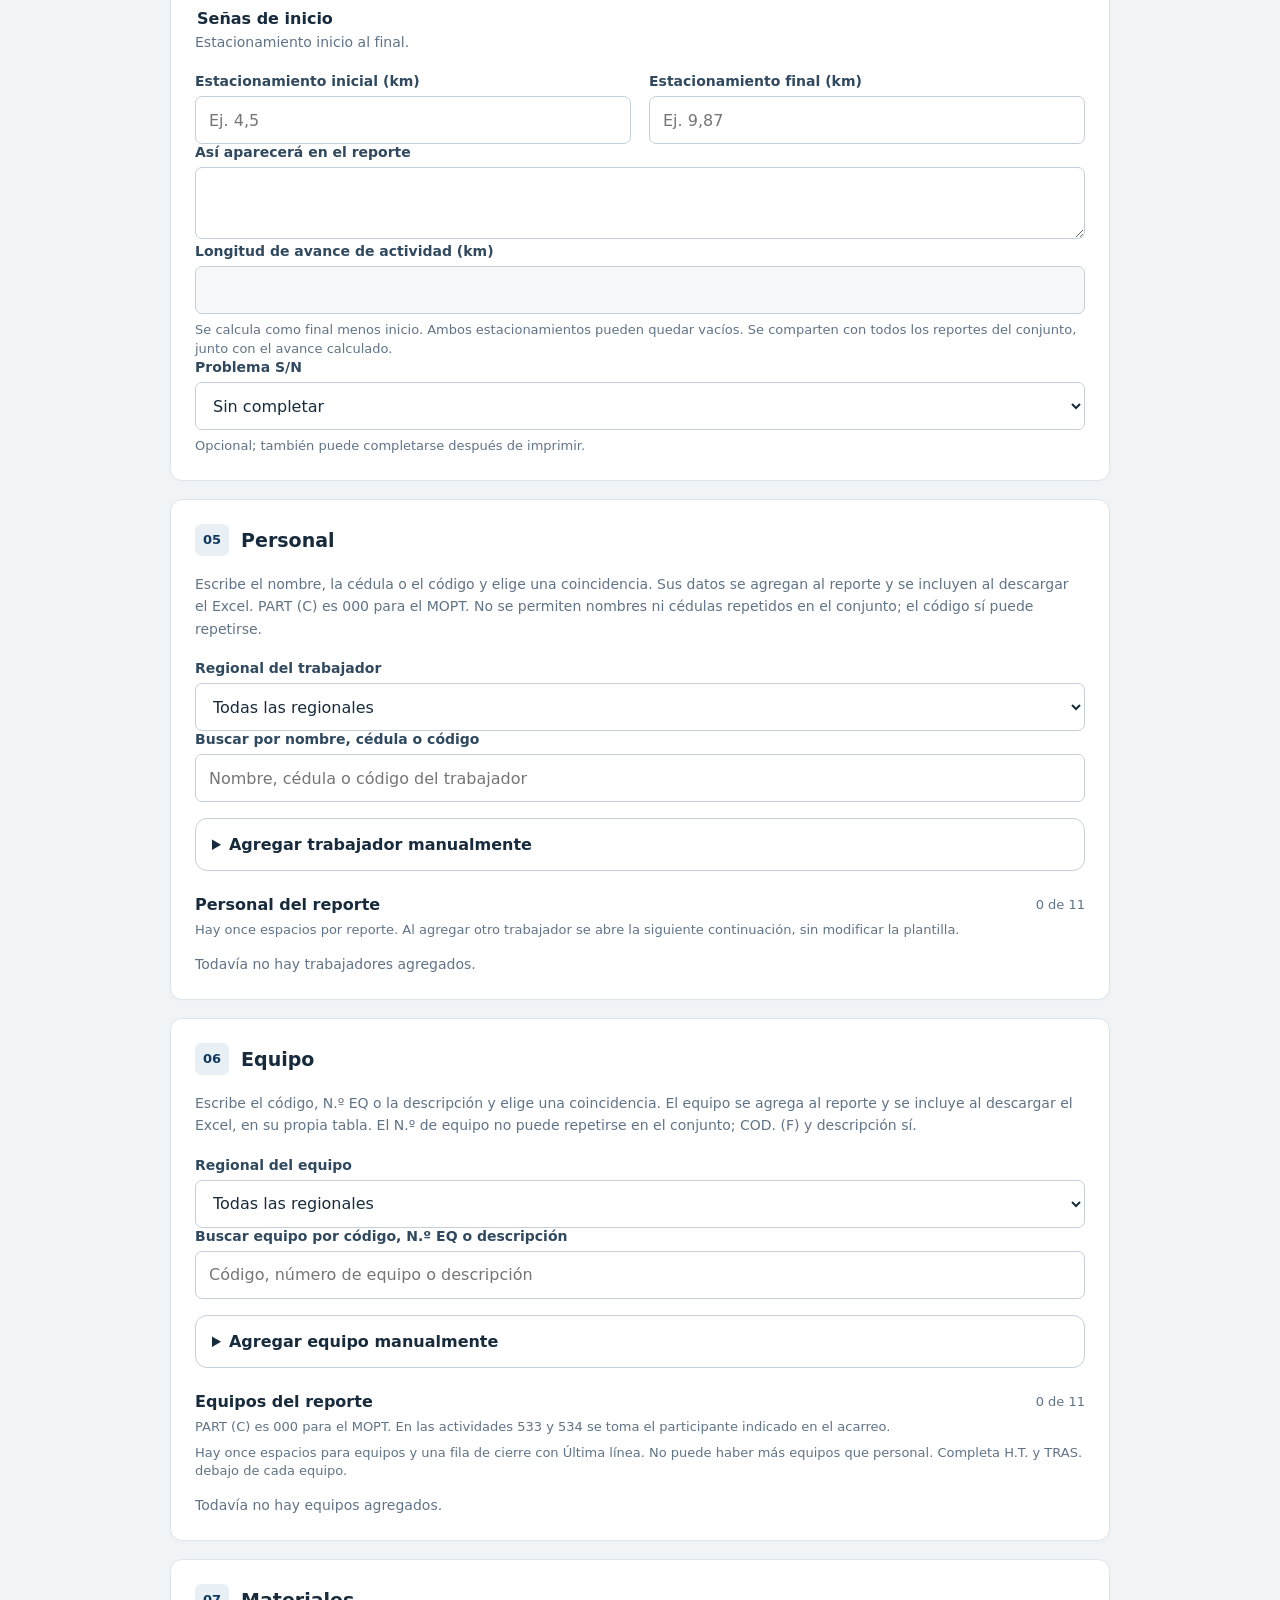
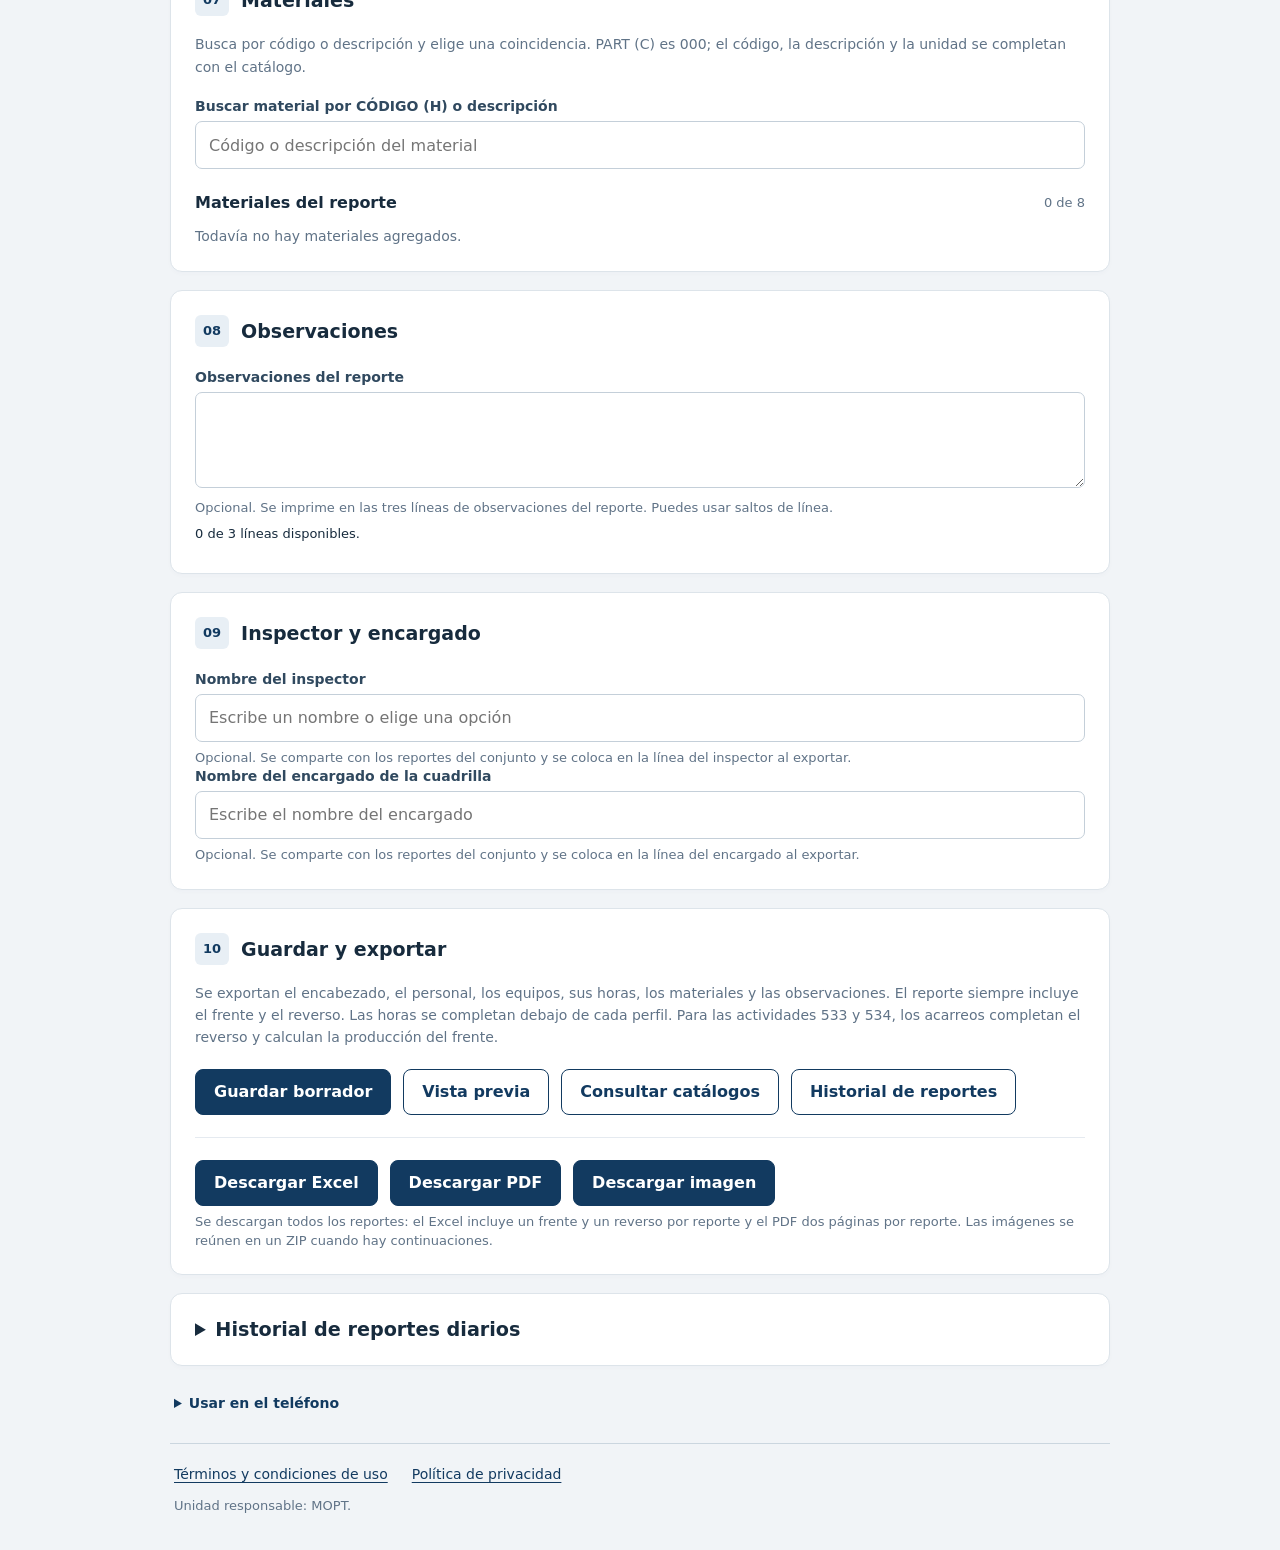
==== commit 8ef700a0: "Agregar nombre del encargado de cuadrilla al reporte Incluye el campo opcional junto al inspector, s" ====
--- a/pwa/index.html
+++ b/pwa/index.html
@@ -16,7 +16,7 @@
 </head>
 <body>
   <header class="cabecera">
-    <div class="marca"><img class="logo-mopt" src="assets/logo.png" alt="Ministerio de Obras Públicas y Transportes" width="198" height="54"><div><h1>Reporte diario de actividad</h1><p>Heredia · Macro región V · <span id="version">Versión 0.11.2</span></p></div></div>
+    <div class="marca"><img class="logo-mopt" src="assets/logo.png" alt="Ministerio de Obras Públicas y Transportes" width="198" height="54"><div><h1>Reporte diario de actividad</h1><p>Heredia · Macro región V · <span id="version">Versión 0.11.3</span></p></div></div>
     <button id="instalar" type="button" class="claro" hidden>Instalar aplicación</button>
   </header>
   <main>
@@ -113,11 +113,14 @@
         <p id="espacio-observaciones" class="resultados" role="status">0 de 3 líneas disponibles.</p><p id="error-observaciones" class="error" role="alert"></p>
       </section>
       <section class="tarjeta" aria-labelledby="titulo-inspector">
-        <div class="titulo"><span>09</span><h2 id="titulo-inspector">Inspector</h2></div>
+        <div class="titulo"><span>09</span><h2 id="titulo-inspector">Inspector y encargado</h2></div>
         <label for="inspector">Nombre del inspector</label>
         <input id="inspector" type="text" list="inspectores" maxlength="100" autocomplete="off" placeholder="Escribe un nombre o elige una opción" aria-describedby="nota-inspector error-inspector">
         <datalist id="inspectores"><option value="Grechen Calderón"></option></datalist>
         <small id="nota-inspector">Opcional. Se comparte con los reportes del conjunto y se coloca en la línea del inspector al exportar.</small><p id="error-inspector" class="error" role="alert"></p>
+        <label for="encargado">Nombre del encargado de la cuadrilla</label>
+        <input id="encargado" type="text" maxlength="100" autocomplete="off" placeholder="Escribe el nombre del encargado" aria-describedby="nota-encargado error-encargado">
+        <small id="nota-encargado">Opcional. Se comparte con los reportes del conjunto y se coloca en la línea del encargado al exportar.</small><p id="error-encargado" class="error" role="alert"></p>
       </section>
       <section class="tarjeta"><div class="titulo"><span>10</span><h2>Guardar y exportar</h2></div>
         <p class="ayuda">Se exportan el encabezado, el personal, los equipos, sus horas, los materiales y las observaciones. El reporte siempre incluye el frente y el reverso. Las horas se completan debajo de cada perfil. Para las actividades 533 y 534, los acarreos completan el reverso y calculan la producción del frente.</p>
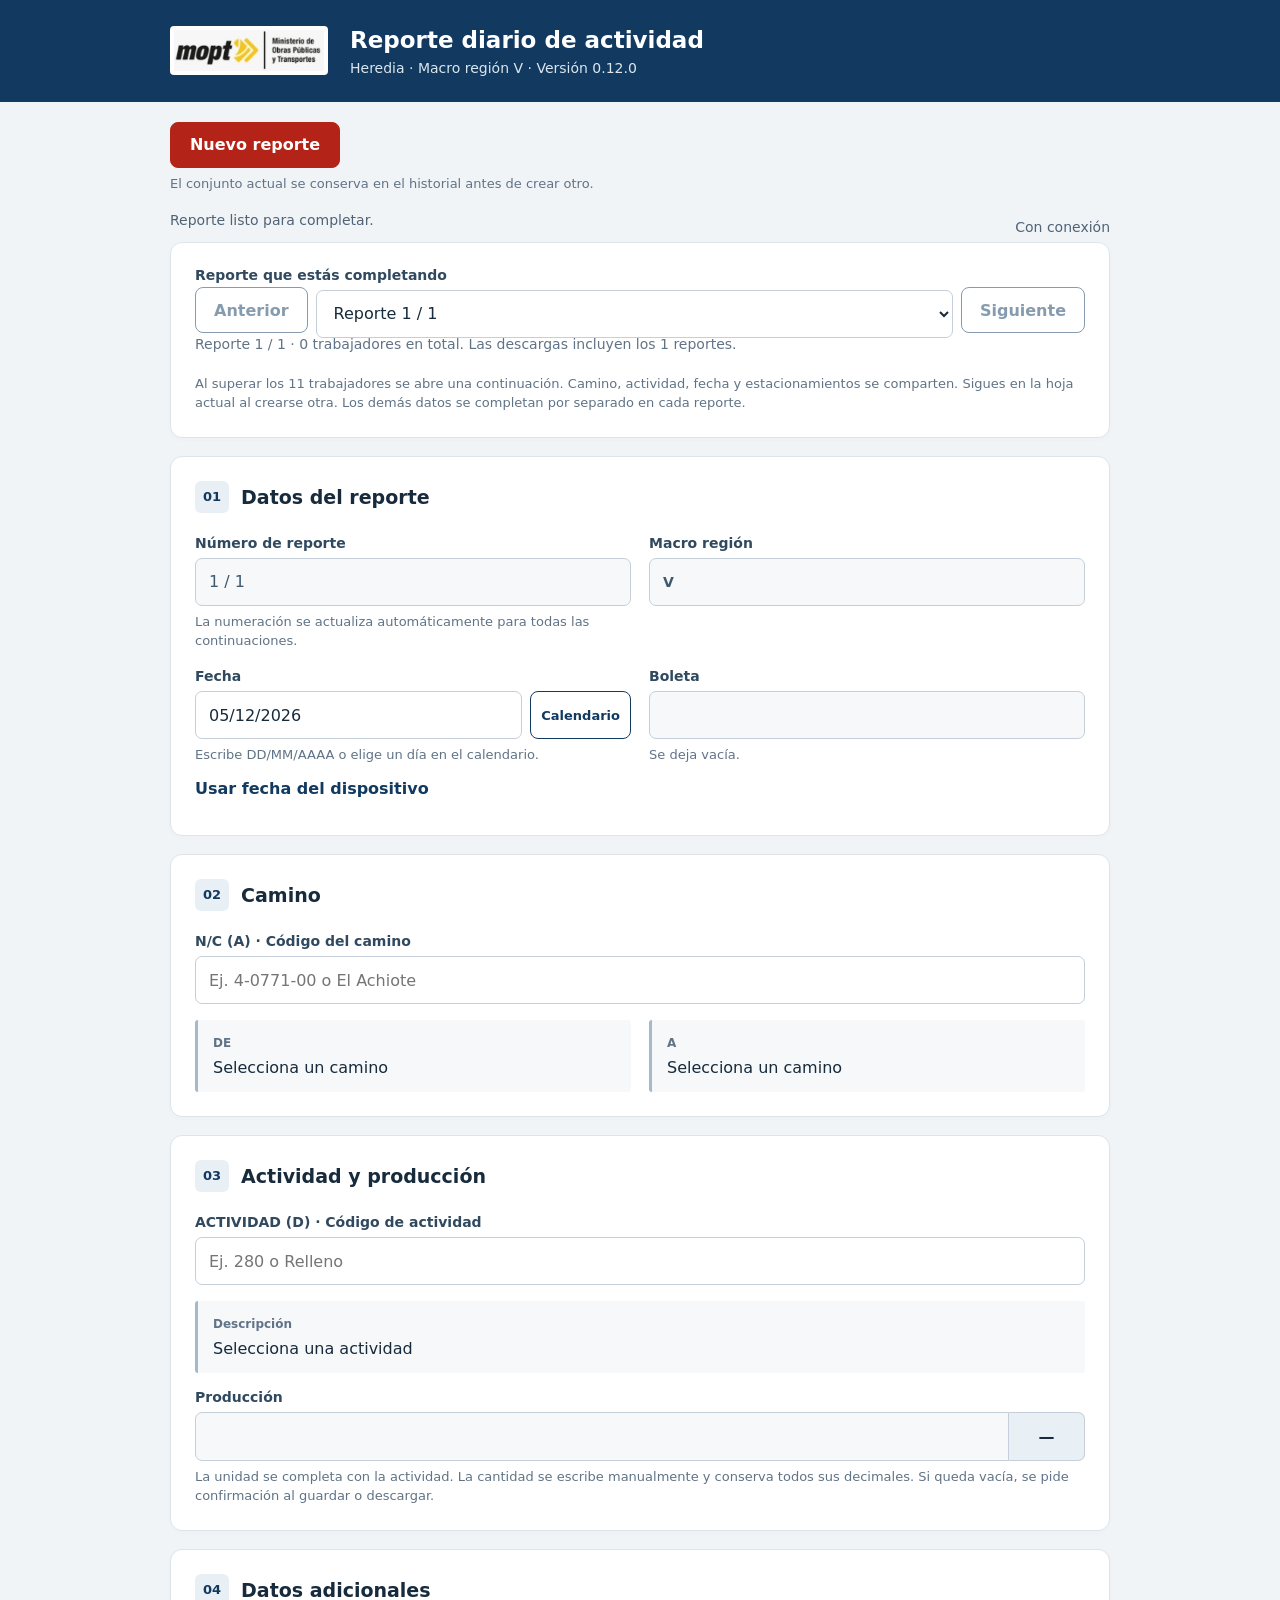
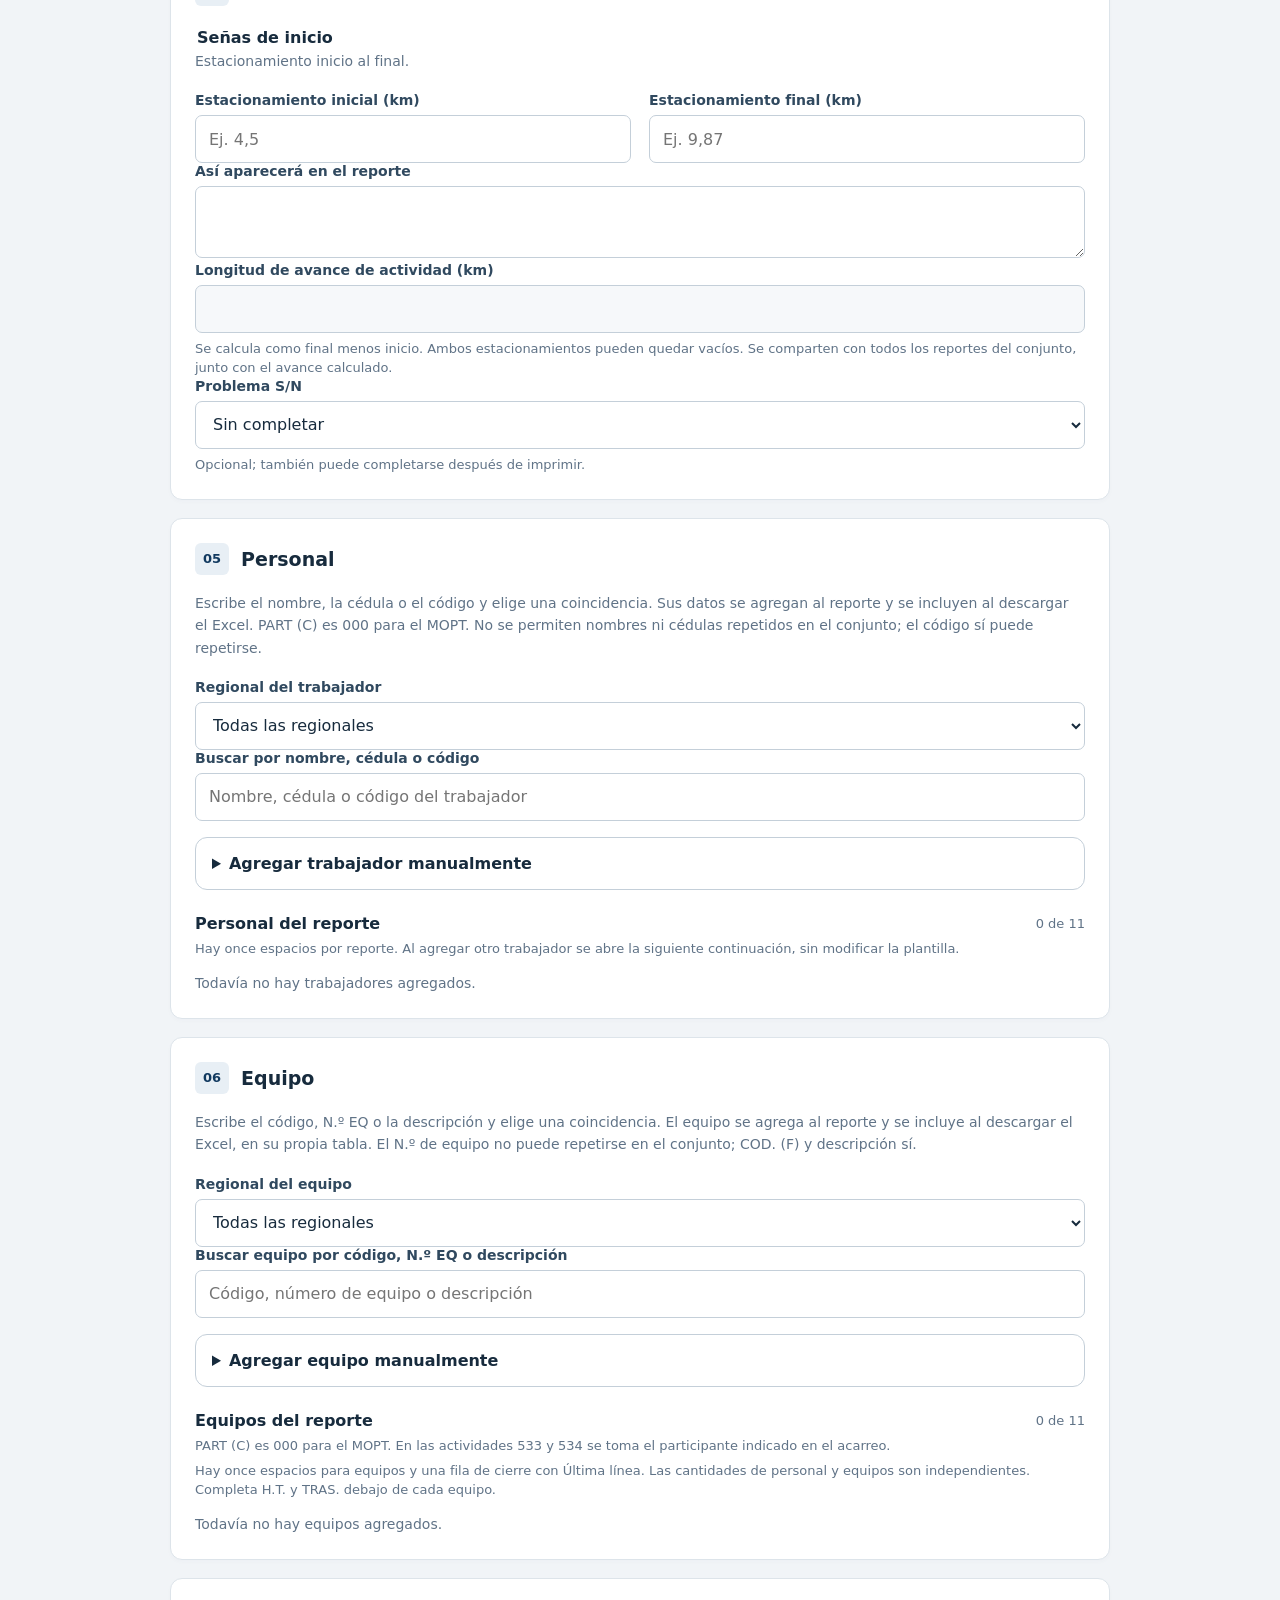
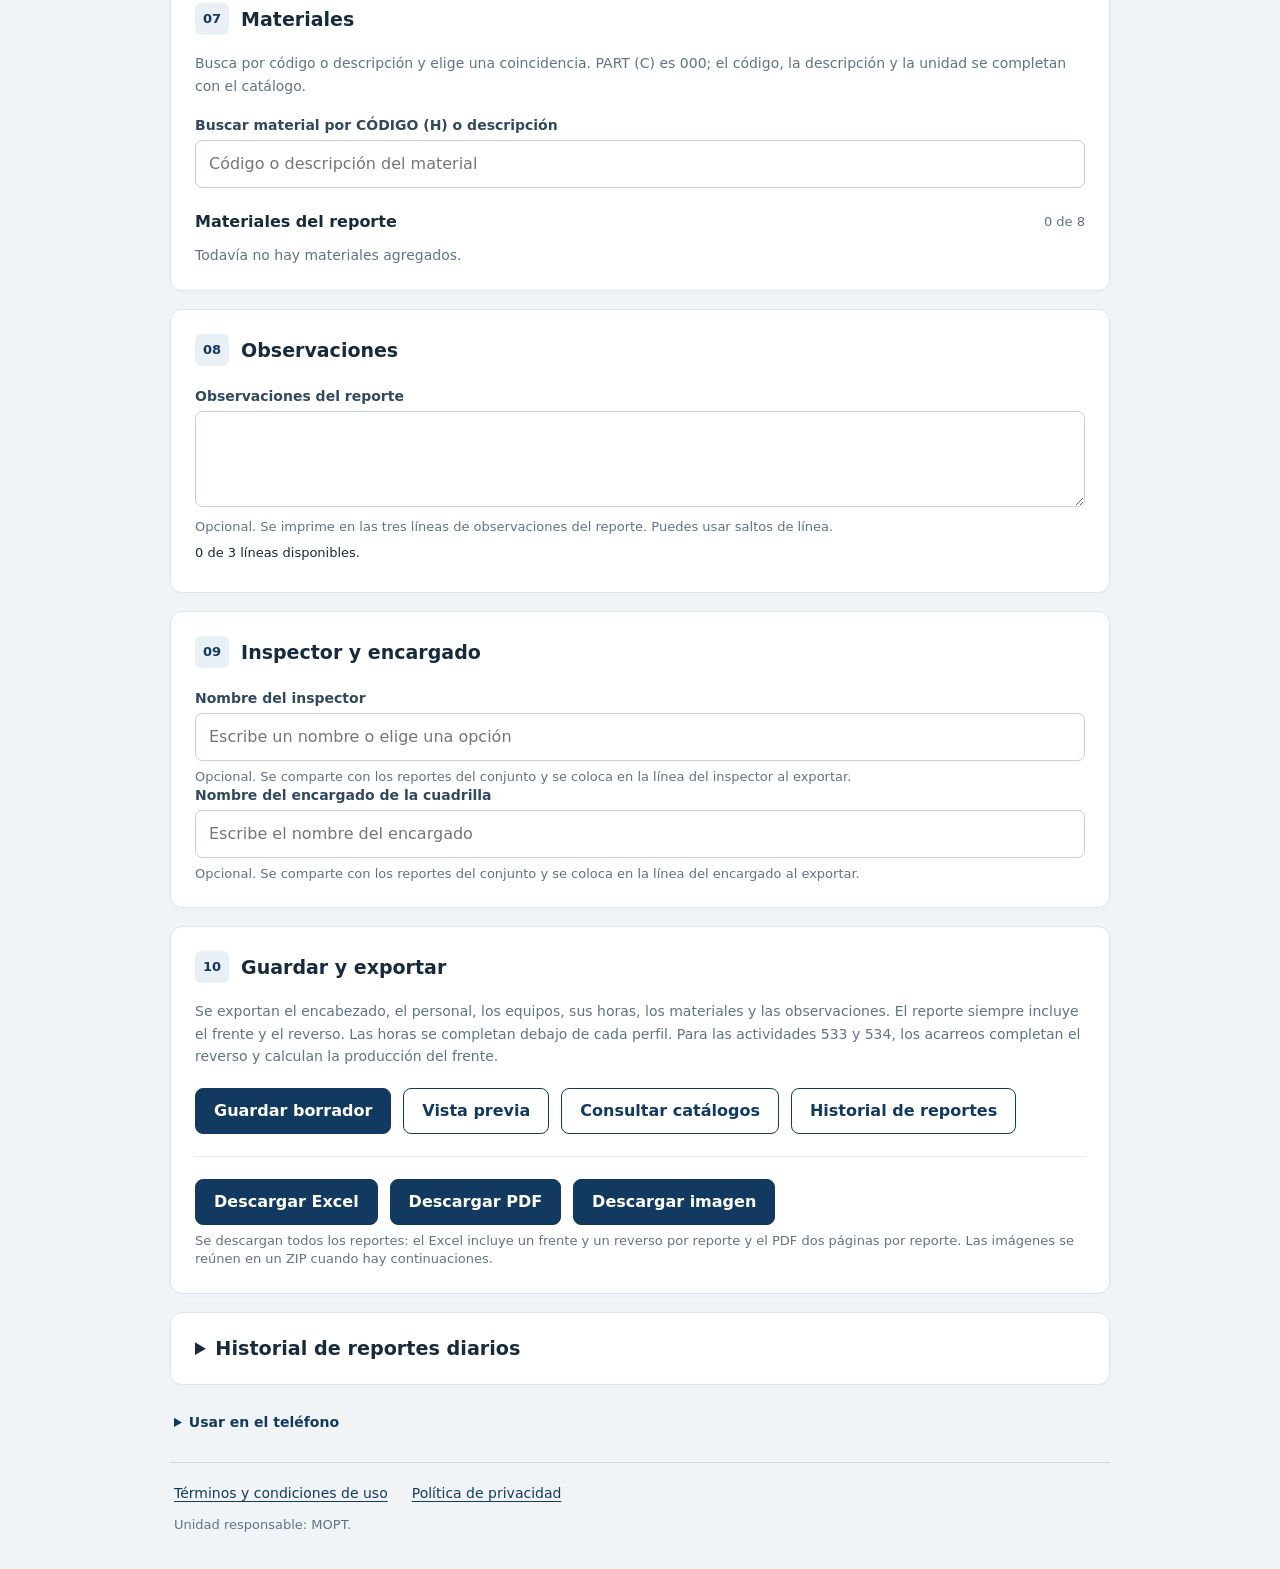
==== commit c6e04bd7: "Calcular producción hh y permitir personal y equipos independientes La producción hh suma automática" ====
--- a/pwa/index.html
+++ b/pwa/index.html
@@ -16,7 +16,7 @@
 </head>
 <body>
   <header class="cabecera">
-    <div class="marca"><img class="logo-mopt" src="assets/logo.png" alt="Ministerio de Obras Públicas y Transportes" width="198" height="54"><div><h1>Reporte diario de actividad</h1><p>Heredia · Macro región V · <span id="version">Versión 0.11.3</span></p></div></div>
+    <div class="marca"><img class="logo-mopt" src="assets/logo.png" alt="Ministerio de Obras Públicas y Transportes" width="198" height="54"><div><h1>Reporte diario de actividad</h1><p>Heredia · Macro región V · <span id="version">Versión 0.12.0</span></p></div></div>
     <button id="instalar" type="button" class="claro" hidden>Instalar aplicación</button>
   </header>
   <main>
@@ -56,7 +56,7 @@
         <div id="lista-actividad" class="opciones" role="listbox" aria-label="Actividades encontradas" hidden></div><p class="error" id="error-actividad"></p>
         <div class="automatico"><span>Descripción</span><p id="descripcion">Selecciona una actividad</p></div>
         <label for="produccion">Producción</label><div class="cantidad"><input id="produccion" inputmode="decimal" placeholder="" disabled aria-describedby="ayuda-produccion error-produccion"><output id="unidad" aria-live="polite">—</output></div><p class="error" id="error-produccion"></p>
-        <small id="ayuda-produccion">La unidad se completa con la actividad. La cantidad se escribe manualmente y conserva todos sus decimales. Puede quedar vacía.</small>
+        <small id="ayuda-produccion">La unidad se completa con la actividad. En hh, se suma automáticamente el TOTAL de horas del personal. Las cantidades manuales pueden quedar vacías, con confirmación al guardar o descargar.</small>
       </section>
       <section class="tarjeta"><div class="titulo"><span>04</span><h2>Datos adicionales</h2></div>
         <fieldset id="datos-estacionamientos"><legend>Señas de inicio</legend>
@@ -88,7 +88,7 @@
         <div id="ficha-equipos" class="ficha" hidden><h3>Equipo seleccionado</h3><div class="rejilla"><label>Descripción<input id="descripcion-equipos" readonly></label><label>COD. (F)<input id="codigo-equipos" readonly></label><label>N.º EQ<input id="numero-equipos" readonly></label><label>Identificador del equipo<input id="identificador-equipos" readonly></label><label>PART (C)<input id="part-equipos" readonly></label></div><p id="origen-equipos" class="ayuda resultados"></p><div id="advertencias-equipos"></div></div>
         <p id="error-equipos" class="error" role="alert"></p>
         <div id="entrada-manual-equipos"></div>
-        <div class="titulo-lista"><h3>Equipos del reporte</h3><span id="cantidad-equipos">0 de 11</span></div><small>PART (C) es 000 para el MOPT. En las actividades 533 y 534 se toma el participante indicado en el acarreo.</small><small>Hay once espacios para equipos y una fila de cierre con Última línea. No puede haber más equipos que personal. Completa H.T. y TRAS. debajo de cada equipo.</small><div id="equipos-reporte" class="registros"></div>
+        <div class="titulo-lista"><h3>Equipos del reporte</h3><span id="cantidad-equipos">0 de 11</span></div><small>PART (C) es 000 para el MOPT. En las actividades 533 y 534 se toma el participante indicado en el acarreo.</small><small>Hay once espacios para equipos y una fila de cierre con Última línea. Las cantidades de personal y equipos son independientes. Completa H.T. y TRAS. debajo de cada equipo.</small><div id="equipos-reporte" class="registros"></div>
       </section>
       <section class="tarjeta" id="acarreos" tabindex="-1" hidden aria-labelledby="titulo-acarreos" aria-describedby="error-acarreos">
         <div class="titulo"><span id="codigo-acarreos">533</span><h2 id="titulo-acarreos">Acarreo de material</h2></div>
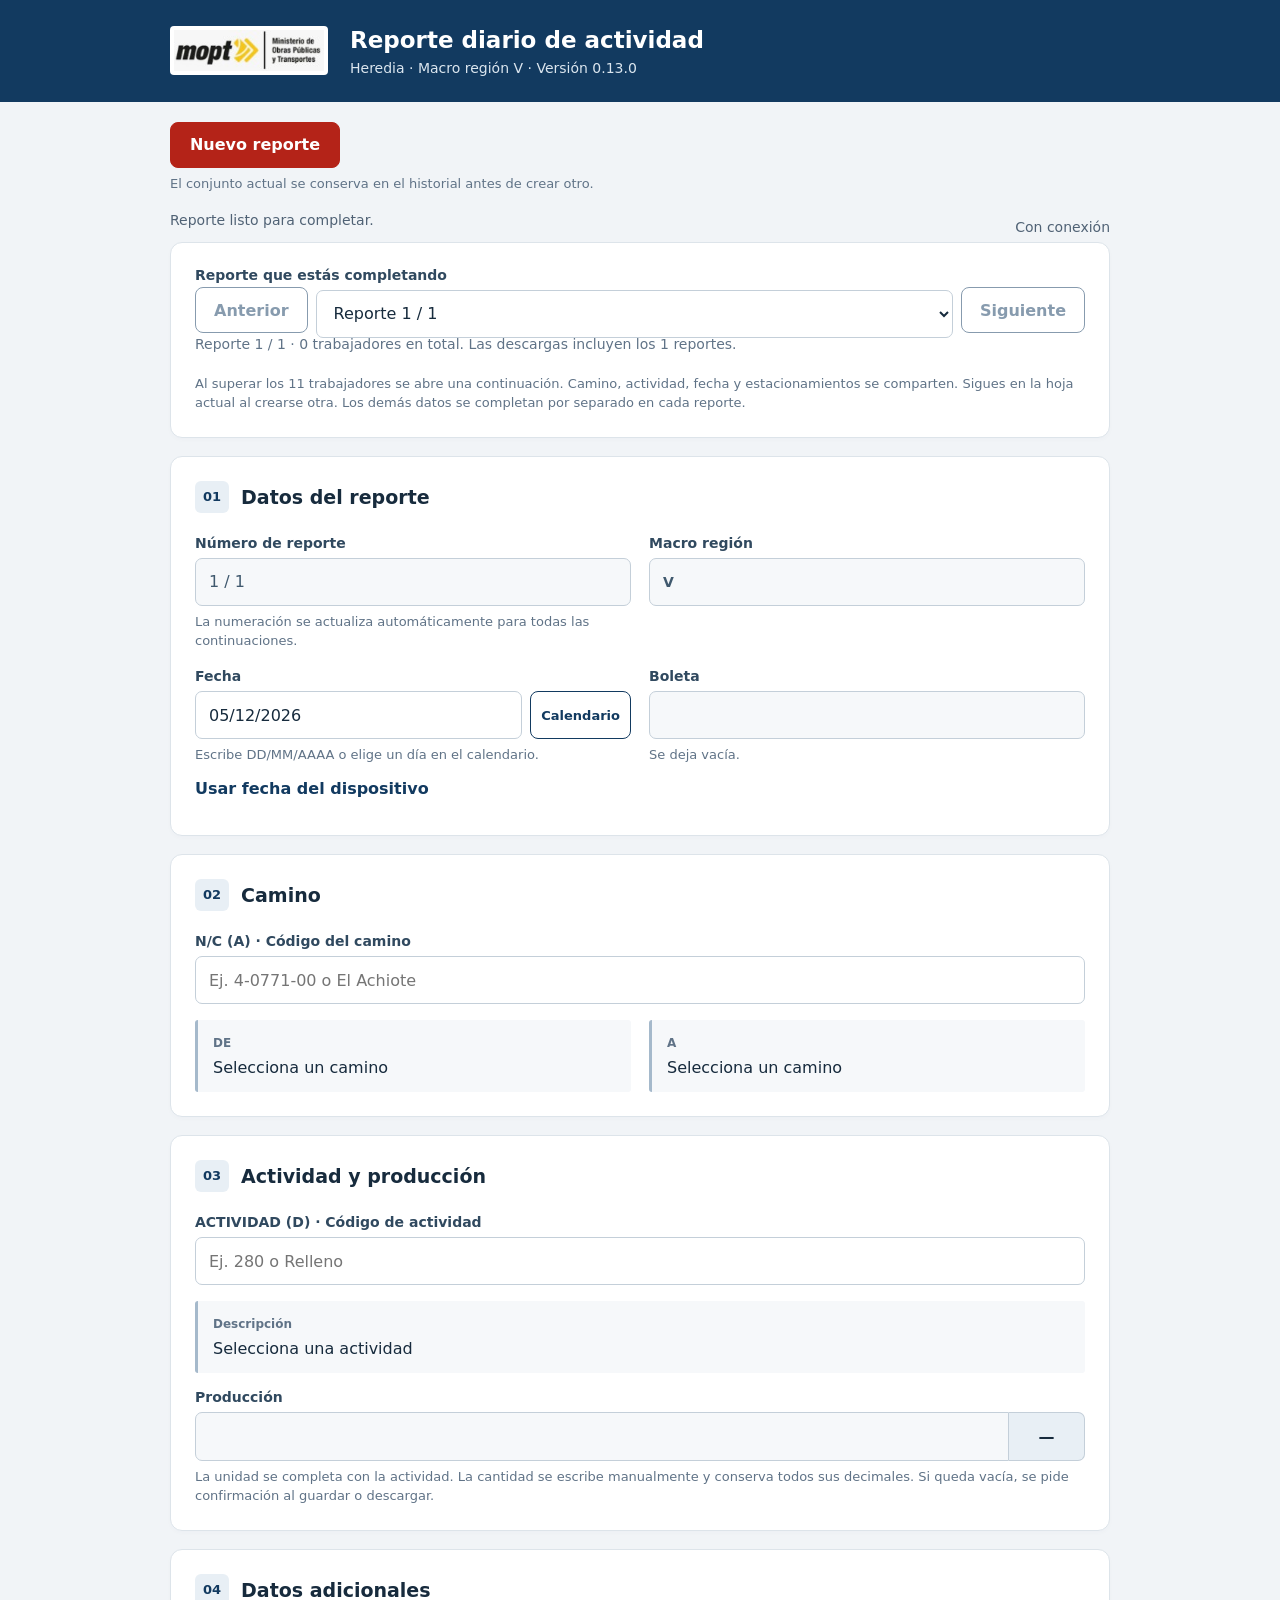
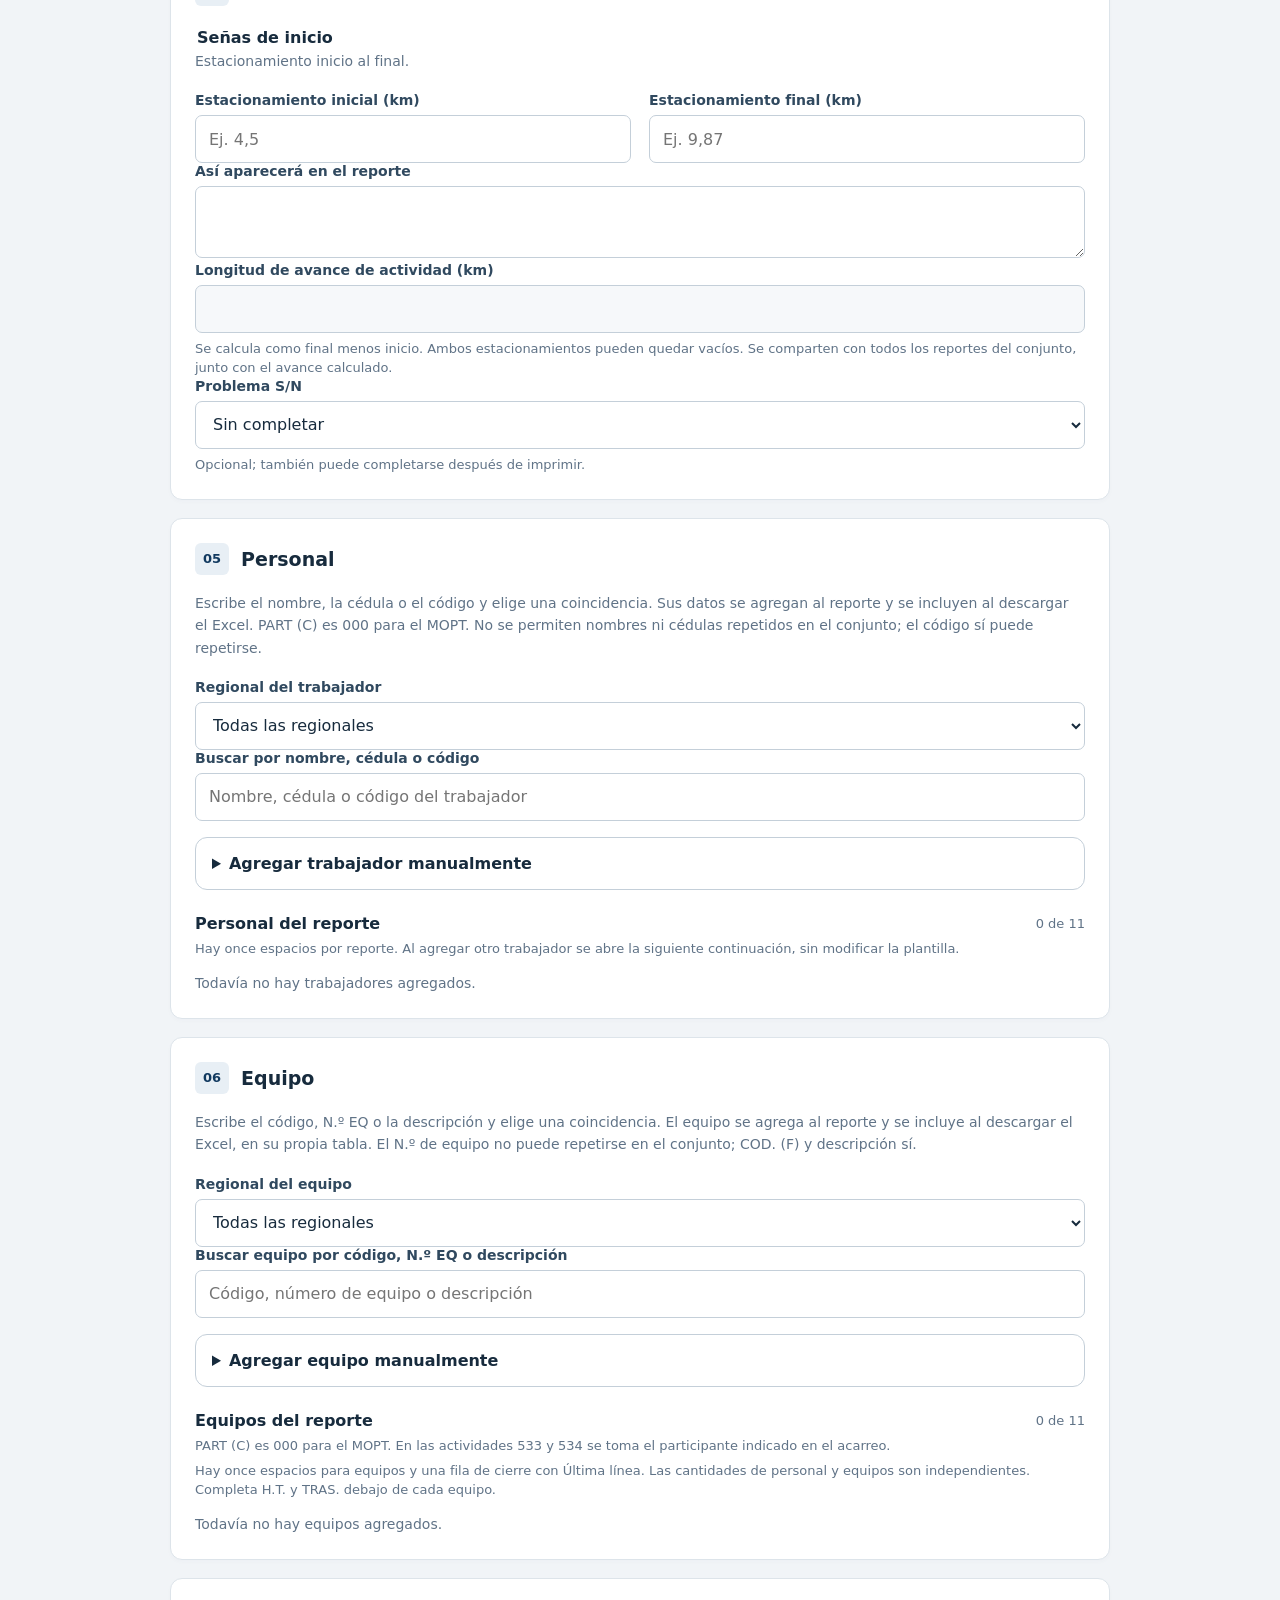
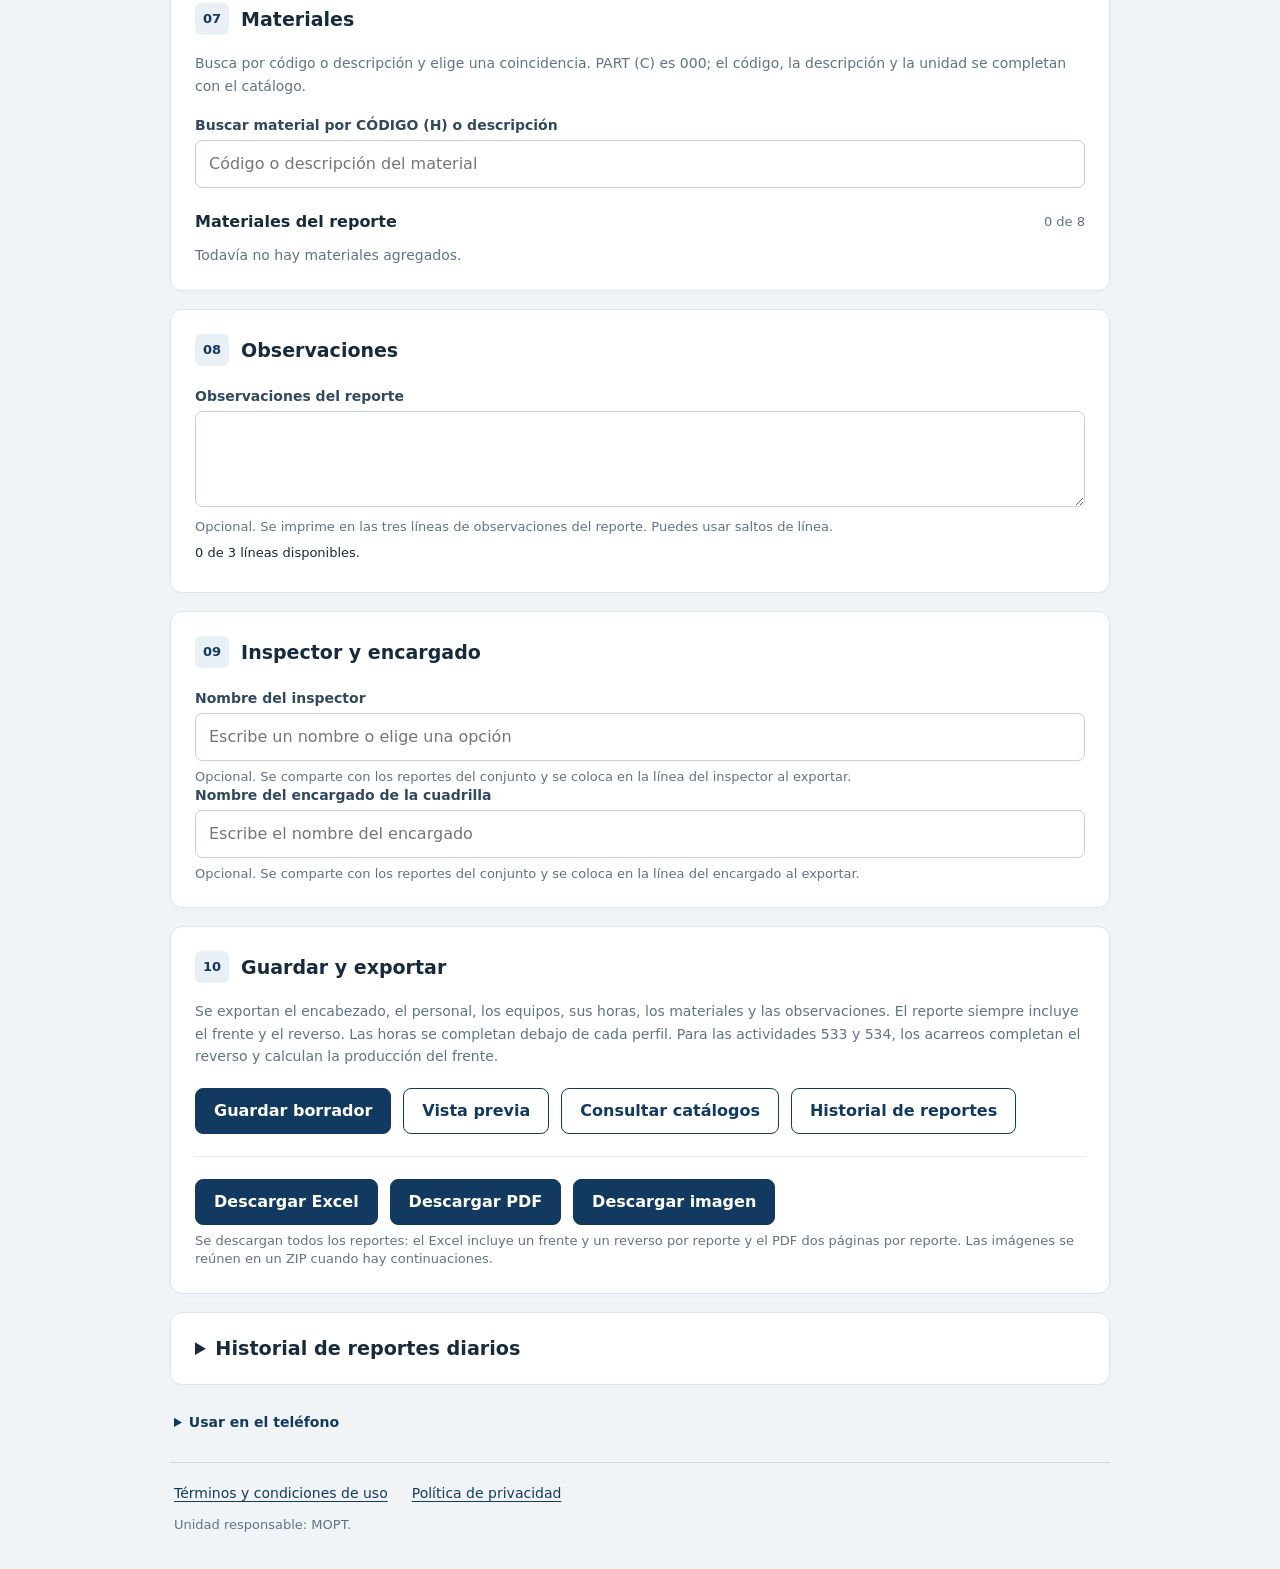
==== commit 39c66567: "Organizar el historial por fecha del reporte Agrupa los reportes guardados por día y permite filtrar" ====
--- a/pwa/index.html
+++ b/pwa/index.html
@@ -16,7 +16,7 @@
 </head>
 <body>
   <header class="cabecera">
-    <div class="marca"><img class="logo-mopt" src="assets/logo.png" alt="Ministerio de Obras Públicas y Transportes" width="198" height="54"><div><h1>Reporte diario de actividad</h1><p>Heredia · Macro región V · <span id="version">Versión 0.12.0</span></p></div></div>
+    <div class="marca"><img class="logo-mopt" src="assets/logo.png" alt="Ministerio de Obras Públicas y Transportes" width="198" height="54"><div><h1>Reporte diario de actividad</h1><p>Heredia · Macro región V · <span id="version">Versión 0.13.0</span></p></div></div>
     <button id="instalar" type="button" class="claro" hidden>Instalar aplicación</button>
   </header>
   <main>
@@ -133,8 +133,16 @@
       <summary>Historial de reportes diarios</summary>
       <p>Los conjuntos se guardan automáticamente en este navegador. Puedes consultar o volver a descargar uno anterior mientras completas otro.</p>
       <small>Este historial comienza con el borrador disponible al instalar esta actualización. Usa el respaldo para trasladarlo a otro dispositivo o recuperarlo si se borran los datos del sitio.</small>
-      <label for="buscar-historial">Buscar por fecha, camino, actividad, inspector u observaciones</label>
-      <input id="buscar-historial" type="search" autocomplete="off" placeholder="Fecha, código de camino o actividad">
+      <label for="buscar-historial">Buscar por fecha, camino, actividad, inspector, encargado u observaciones</label>
+      <input id="buscar-historial" type="search" autocomplete="off" placeholder="Ej. 17/11/2026, código de camino o nombre">
+      <div class="filtros-historial" role="group" aria-label="Filtrar y ordenar el historial">
+        <div><label for="fecha-desde-historial">Desde</label><input id="fecha-desde-historial" type="date" min="1900-01-01" max="2100-12-31" aria-describedby="ayuda-fechas-historial error-fechas-historial"></div>
+        <div><label for="fecha-hasta-historial">Hasta</label><input id="fecha-hasta-historial" type="date" min="1900-01-01" max="2100-12-31" aria-describedby="ayuda-fechas-historial error-fechas-historial"></div>
+        <div class="orden-historial"><label for="orden-historial">Ordenar por</label><select id="orden-historial"><option value="fecha-desc">Fecha más reciente</option><option value="fecha-asc">Fecha más antigua</option><option value="guardado-desc">Último guardado</option></select></div>
+        <button id="limpiar-filtros-historial" type="button" class="secundario" disabled>Limpiar filtros</button>
+      </div>
+      <small id="ayuda-fechas-historial">Se usa la fecha del reporte. Para buscar un solo día, escribe su fecha arriba o elige la misma fecha en Desde y Hasta.</small>
+      <p id="error-fechas-historial" class="error" role="alert"></p>
       <div class="acciones-historial"><button id="actualizar-historial" type="button" class="secundario">Actualizar lista</button><button id="respaldar-historial" type="button" class="secundario">Descargar respaldo</button><button id="importar-historial" type="button" class="secundario">Importar respaldo</button></div>
       <input id="archivo-historial" type="file" accept=".json,application/json" hidden>
       <p id="estado-historial" class="ayuda" role="status" aria-live="polite"></p><p id="cantidad-historial" role="status"></p>
--- a/pwa/estilos.css
+++ b/pwa/estilos.css
@@ -65,6 +65,10 @@
 
 /* Historial local con los mismos controles del formulario, también en móvil. */
 .historial summary{font-size:1.2rem;font-weight:700;cursor:pointer}.historial[open] summary{margin-bottom:1rem}.acciones-historial{display:flex;flex-wrap:wrap;gap:.5rem;margin:.75rem 0}.acciones-historial button{margin-top:0}.historial .registro h3{font-size:1rem;overflow-wrap:anywhere}.consulta-historial{width:min(850px,calc(100% - 2rem));max-width:none;max-height:90dvh;overflow:auto}.consulta-historial canvas{width:100%;height:auto;display:block;margin-top:1rem}.consulta-historial .titulo-calendario{flex-wrap:wrap}
+.filtros-historial{display:grid;grid-template-columns:minmax(0,1fr) minmax(0,1fr) minmax(0,1.4fr) auto;gap:12px;align-items:end;margin:16px 0 0}.filtros-historial>div{min-width:0}.filtros-historial input,.filtros-historial select{min-width:0}.filtros-historial button{min-height:48px;margin:0}.grupo-fecha-historial{min-width:0}.grupo-fecha-historial>h3{background:#e8eff5;color:var(--azul);border-radius:6px;padding:10px 12px;margin:6px 0 0;font-size:15px}.grupo-fecha-historial>.registros{margin-top:10px}.historial .registro h4{font-size:1rem;font-weight:650;margin:0 0 10px;overflow-wrap:anywhere}
+@media(max-width:850px){.filtros-historial{grid-template-columns:repeat(2,minmax(0,1fr))}}
+@media(max-width:420px){.filtros-historial .orden-historial{grid-column:1/-1}.filtros-historial button{grid-column:1/-1;justify-self:start}}
+@media(max-width:360px){.filtros-historial{grid-template-columns:1fr}}
 
 /* Acción de inicio visible antes del formulario, con texto claro en móvil. */
 .acciones-inicio{display:flex;flex-direction:column;align-items:flex-start;gap:7px;margin-bottom:18px}.acciones-inicio small{margin:0}.boton-nuevo{background:#b42318;border-color:#b42318;color:#fff;min-width:170px}.boton-nuevo:hover:not(:disabled){background:#991b1b;border-color:#991b1b;filter:none}
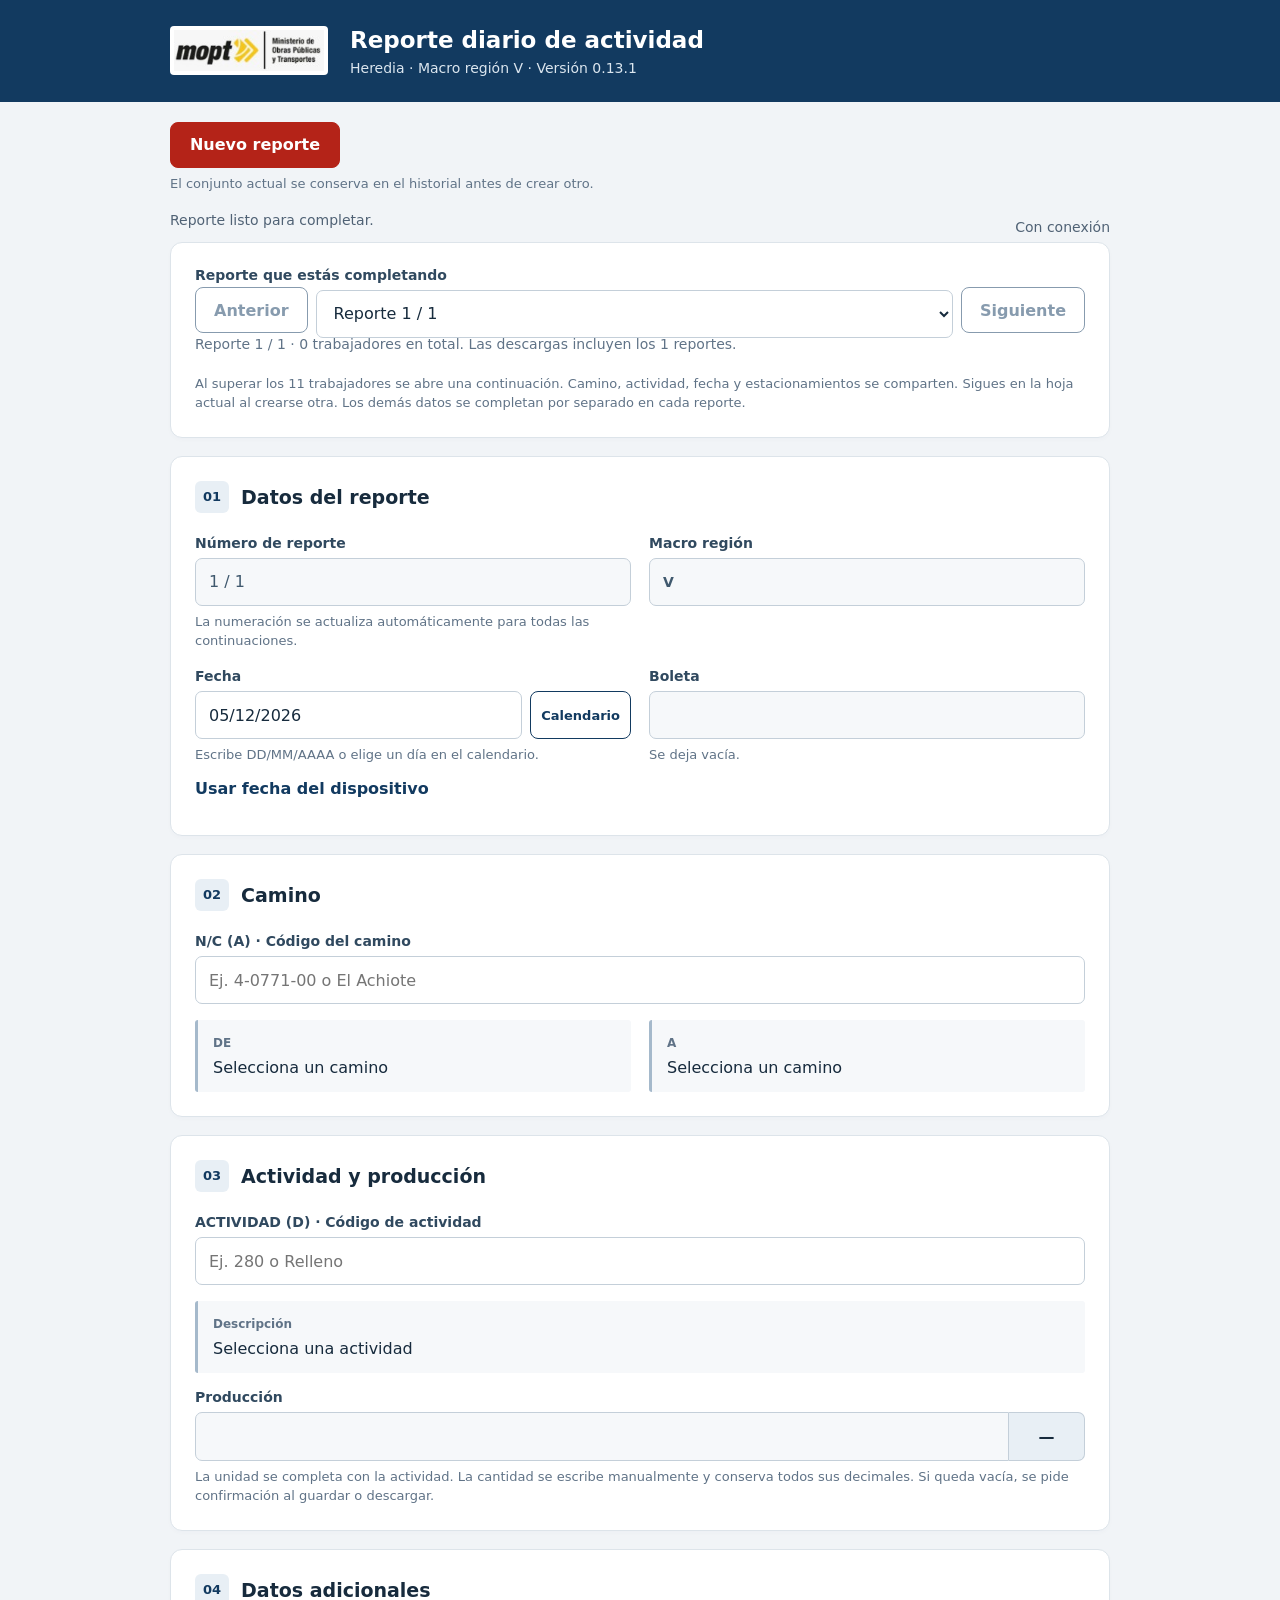
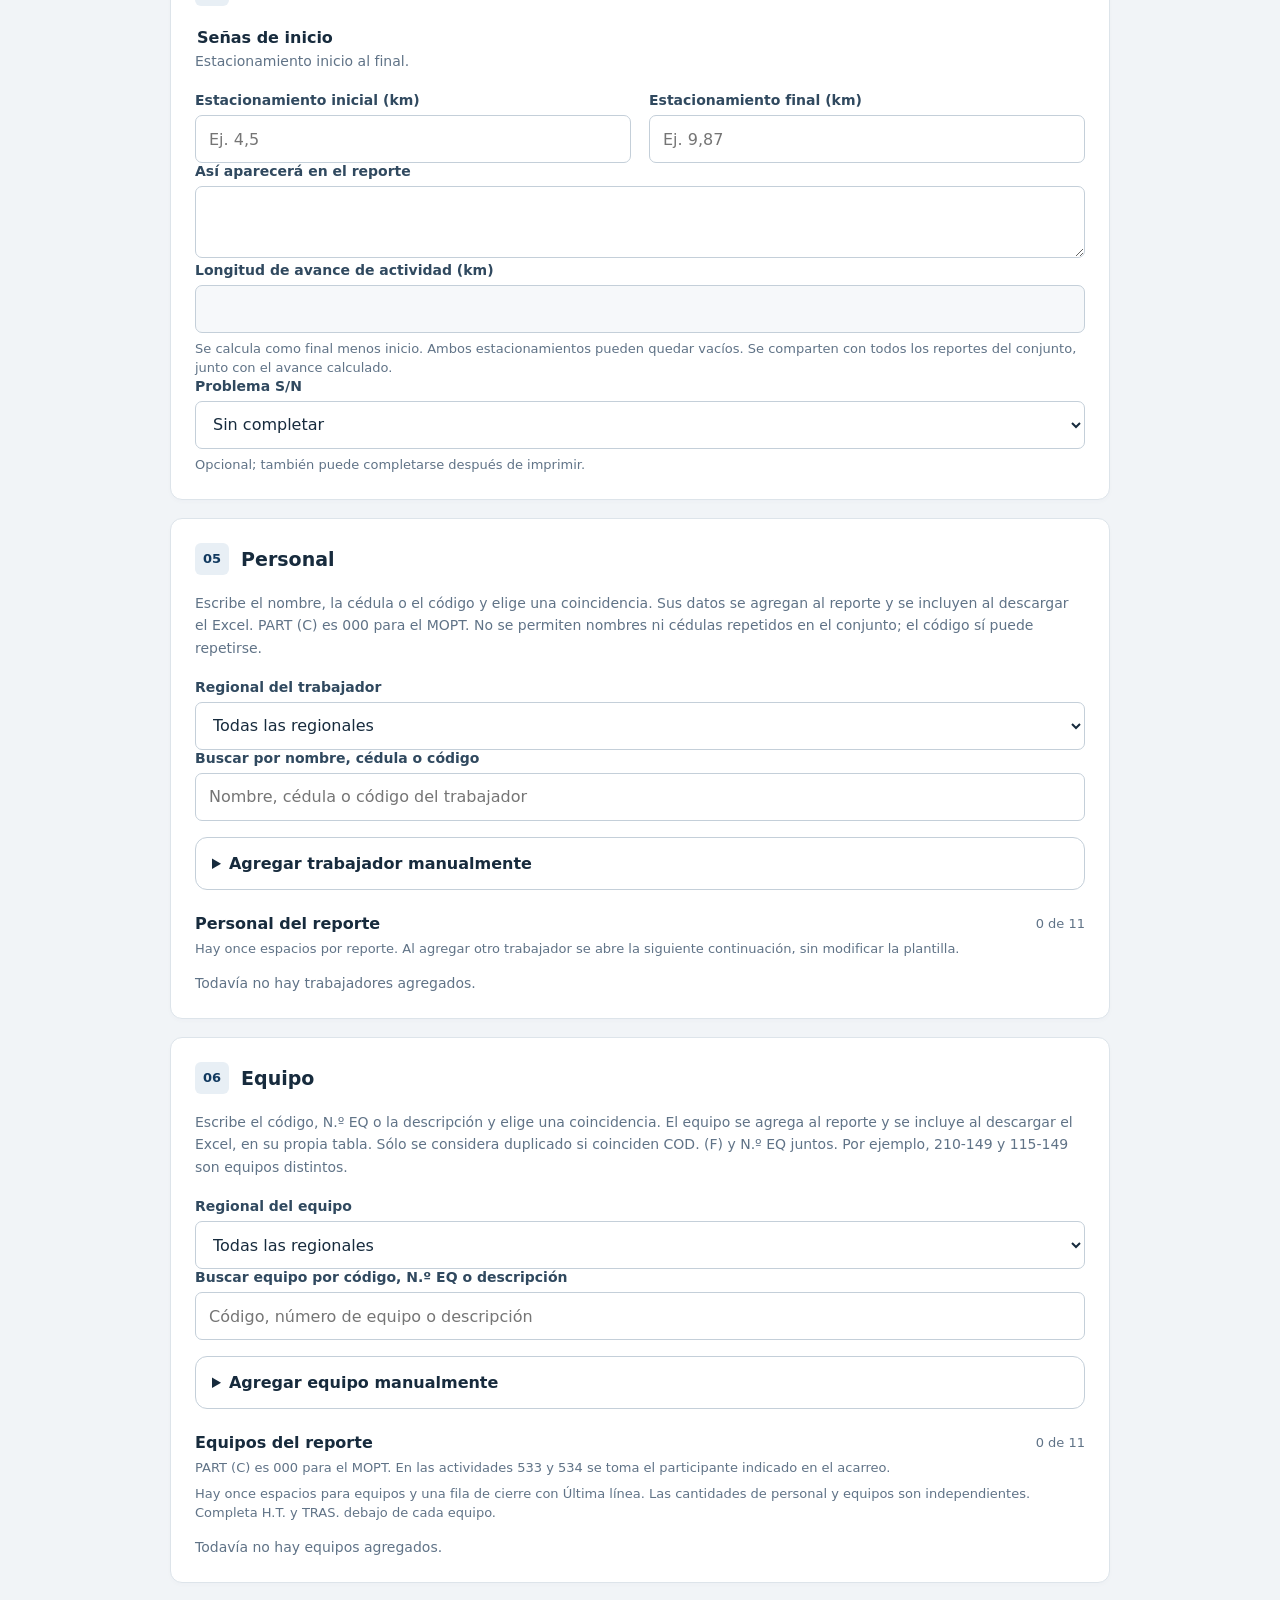
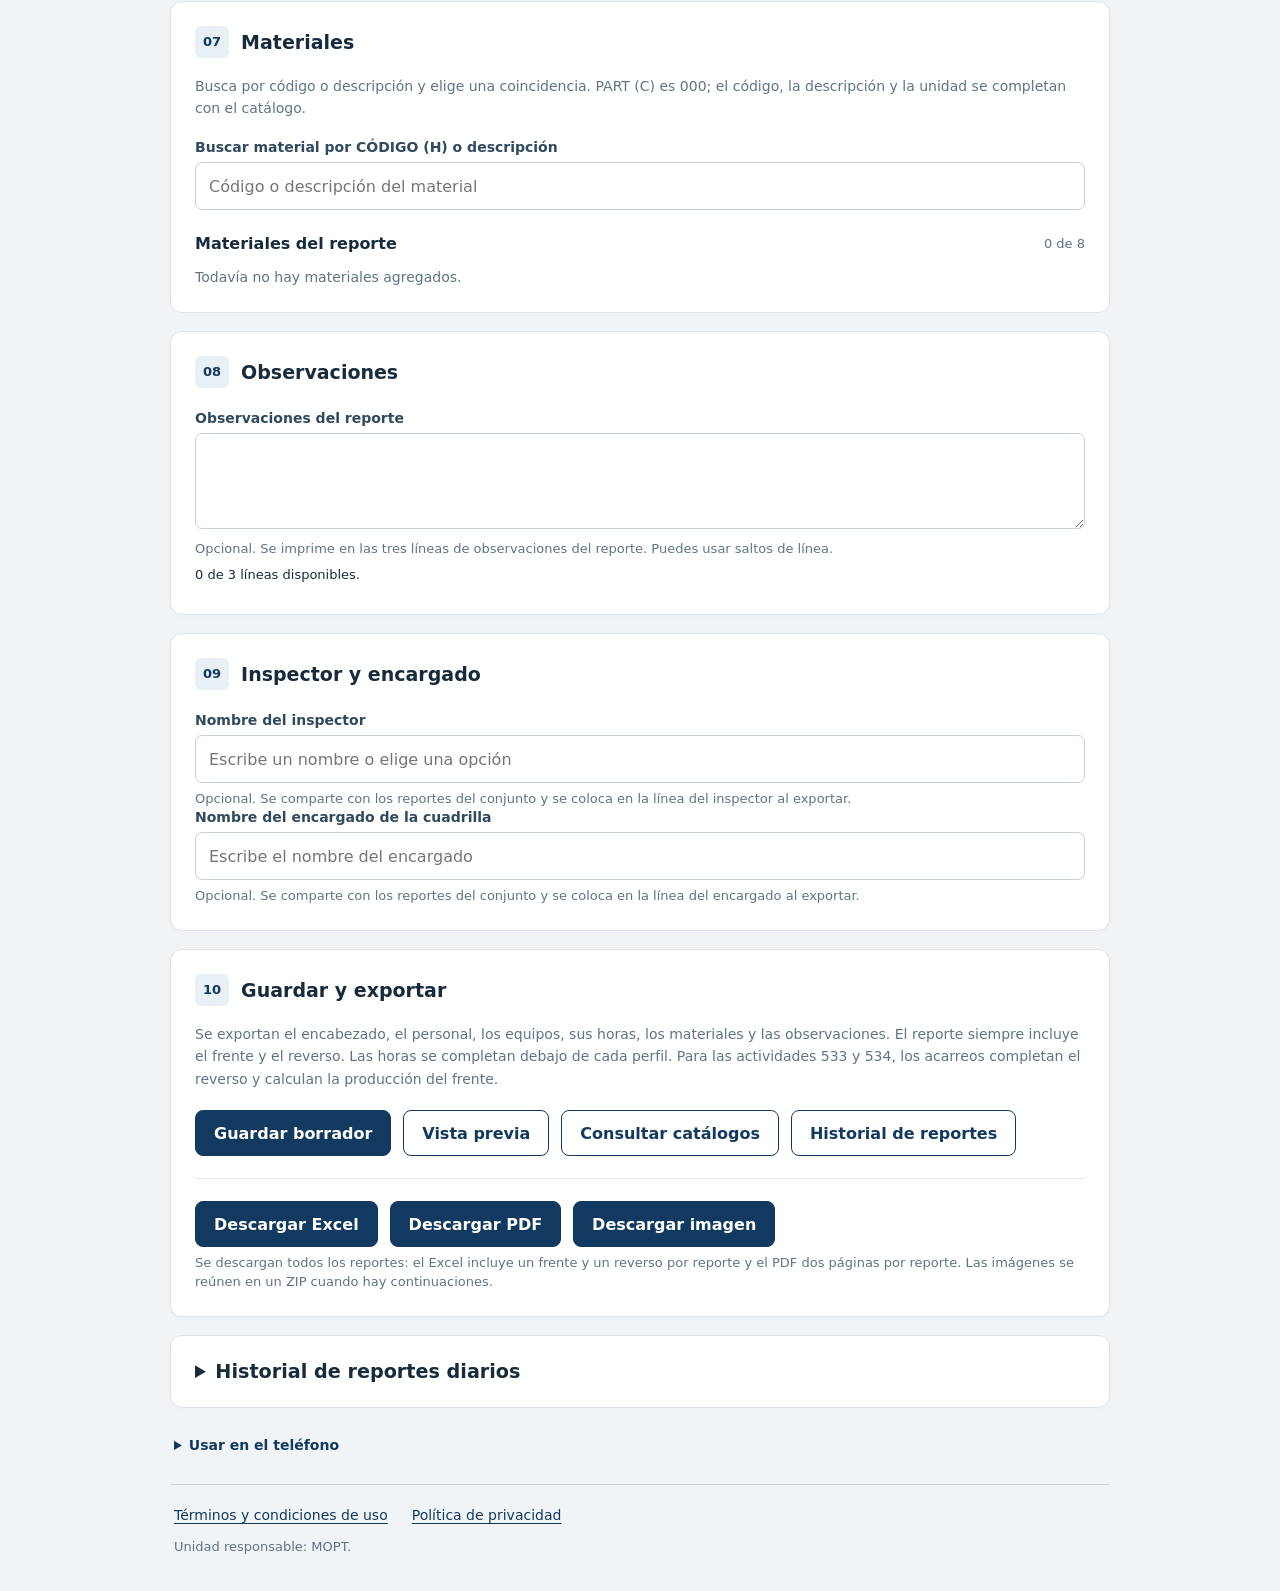
==== commit 91afaf9c: "Identificar equipos por código y número juntos Permite el camión 210-149 y la compactadora 115-149 e" ====
--- a/pwa/index.html
+++ b/pwa/index.html
@@ -16,7 +16,7 @@
 </head>
 <body>
   <header class="cabecera">
-    <div class="marca"><img class="logo-mopt" src="assets/logo.png" alt="Ministerio de Obras Públicas y Transportes" width="198" height="54"><div><h1>Reporte diario de actividad</h1><p>Heredia · Macro región V · <span id="version">Versión 0.13.0</span></p></div></div>
+    <div class="marca"><img class="logo-mopt" src="assets/logo.png" alt="Ministerio de Obras Públicas y Transportes" width="198" height="54"><div><h1>Reporte diario de actividad</h1><p>Heredia · Macro región V · <span id="version">Versión 0.13.1</span></p></div></div>
     <button id="instalar" type="button" class="claro" hidden>Instalar aplicación</button>
   </header>
   <main>
@@ -81,7 +81,7 @@
         <div class="titulo-lista"><h3>Personal del reporte</h3><span id="cantidad-personal">0 de 11</span></div><small>Hay once espacios por reporte. Al agregar otro trabajador se abre la siguiente continuación, sin modificar la plantilla.</small><div id="personal-reporte" class="registros"></div>
       </section>
       <section class="tarjeta"><div class="titulo"><span>06</span><h2>Equipo</h2></div>
-        <p class="ayuda">Escribe el código, N.º EQ o la descripción y elige una coincidencia. El equipo se agrega al reporte y se incluye al descargar el Excel, en su propia tabla. El N.º de equipo no puede repetirse en el conjunto; COD. (F) y descripción sí.</p>
+        <p class="ayuda">Escribe el código, N.º EQ o la descripción y elige una coincidencia. El equipo se agrega al reporte y se incluye al descargar el Excel, en su propia tabla. Sólo se considera duplicado si coinciden COD. (F) y N.º EQ juntos. Por ejemplo, 210-149 y 115-149 son equipos distintos.</p>
         <label for="regional-equipos">Regional del equipo</label><select id="regional-equipos"><option value="">Todas las regionales</option></select>
         <label for="equipos">Buscar equipo por código, N.º EQ o descripción</label><input id="equipos" type="search" autocomplete="off" placeholder="Código, número de equipo o descripción" role="combobox" aria-autocomplete="list" aria-controls="lista-equipos" aria-expanded="false" aria-describedby="coincidencias-equipos error-equipos">
         <p id="coincidencias-equipos" class="ayuda resultados" role="status"></p><div id="lista-equipos" class="opciones" role="listbox" aria-label="Equipos encontrados" hidden></div><button id="mas-equipos" type="button" class="enlace" hidden>Mostrar más coincidencias</button>
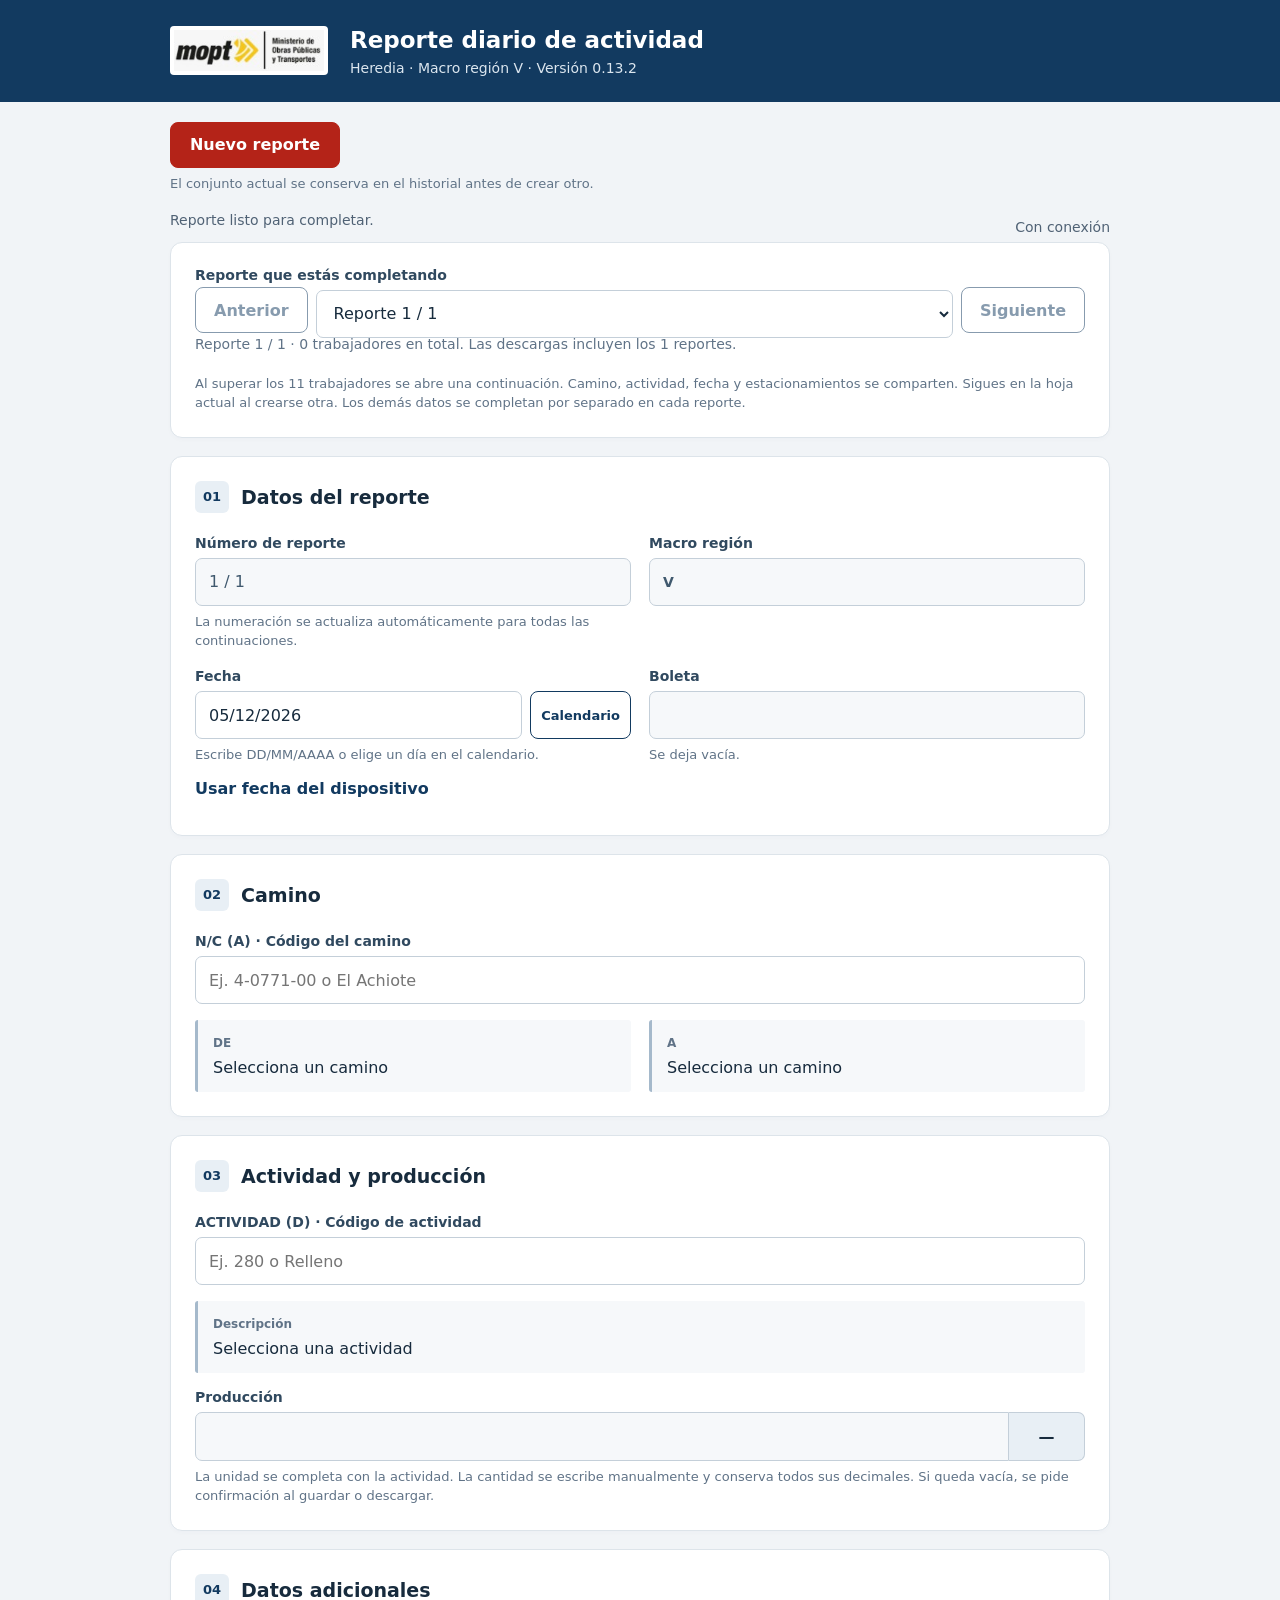
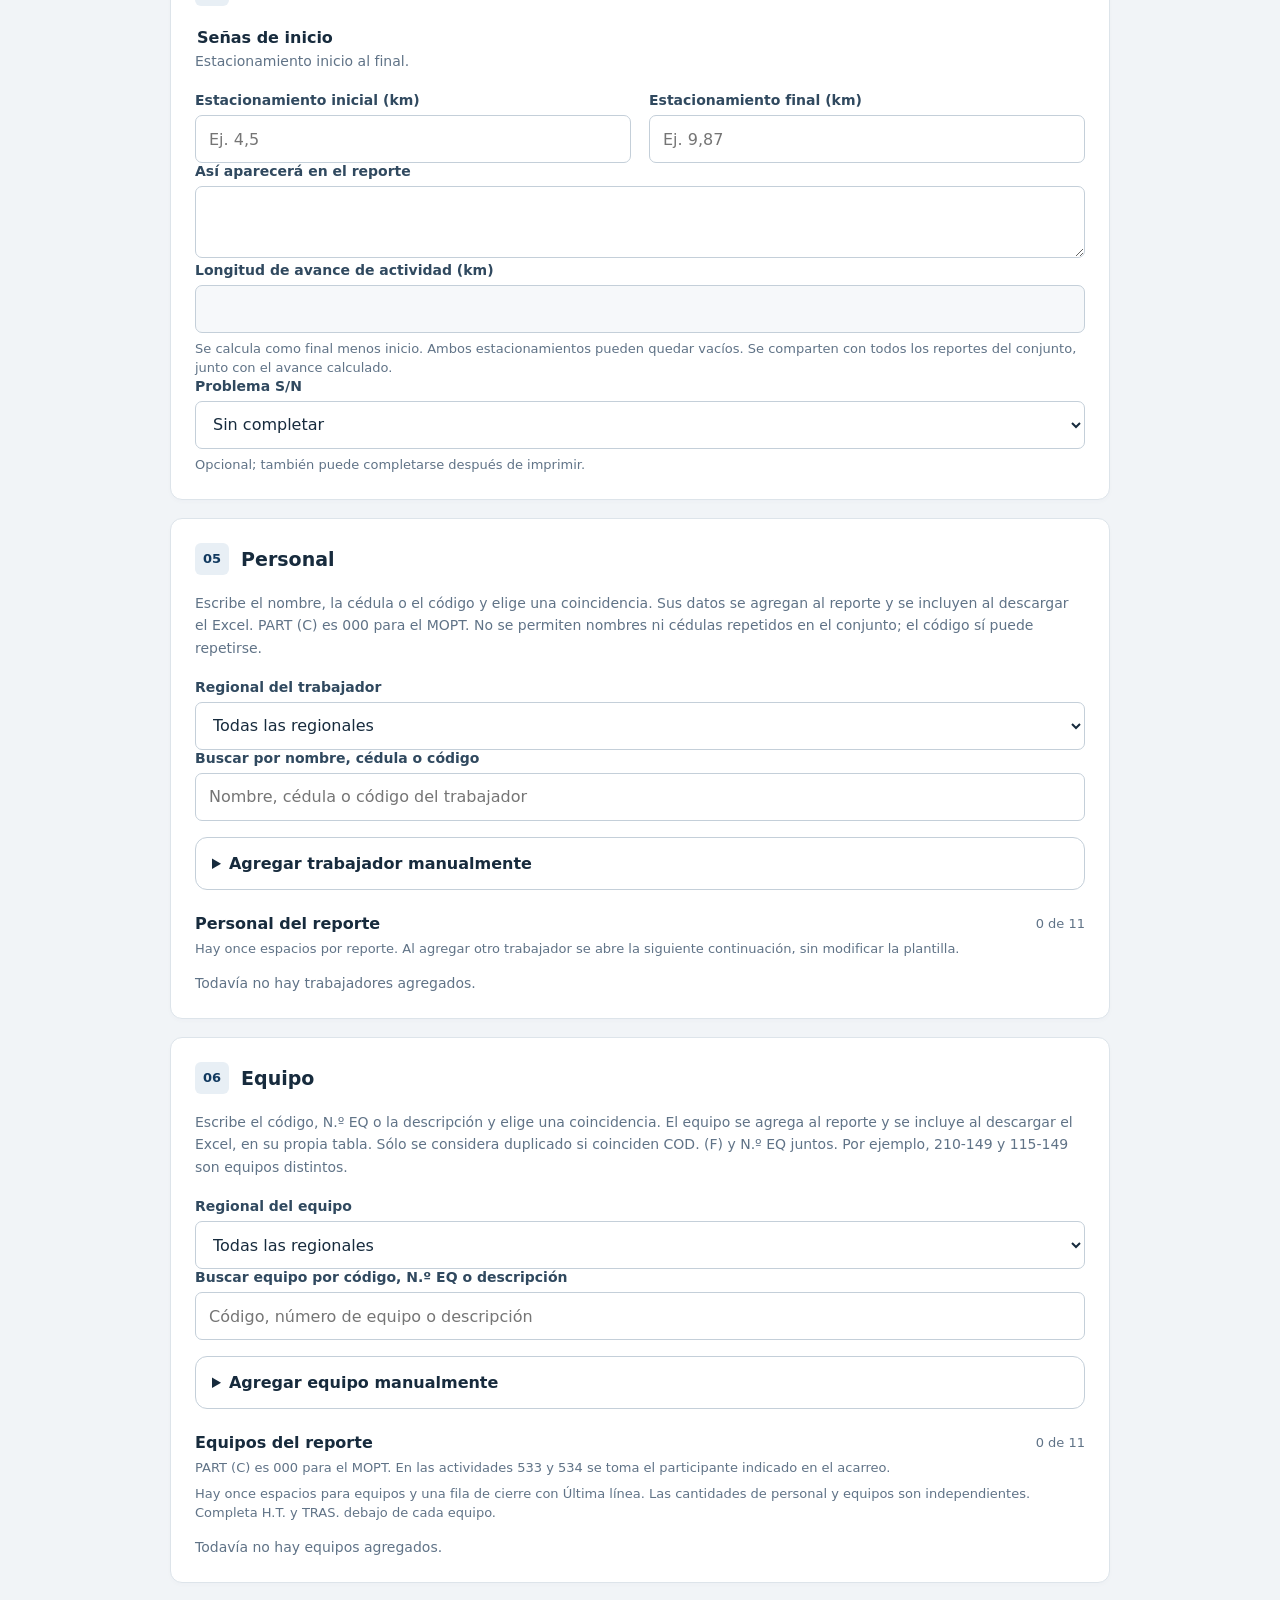
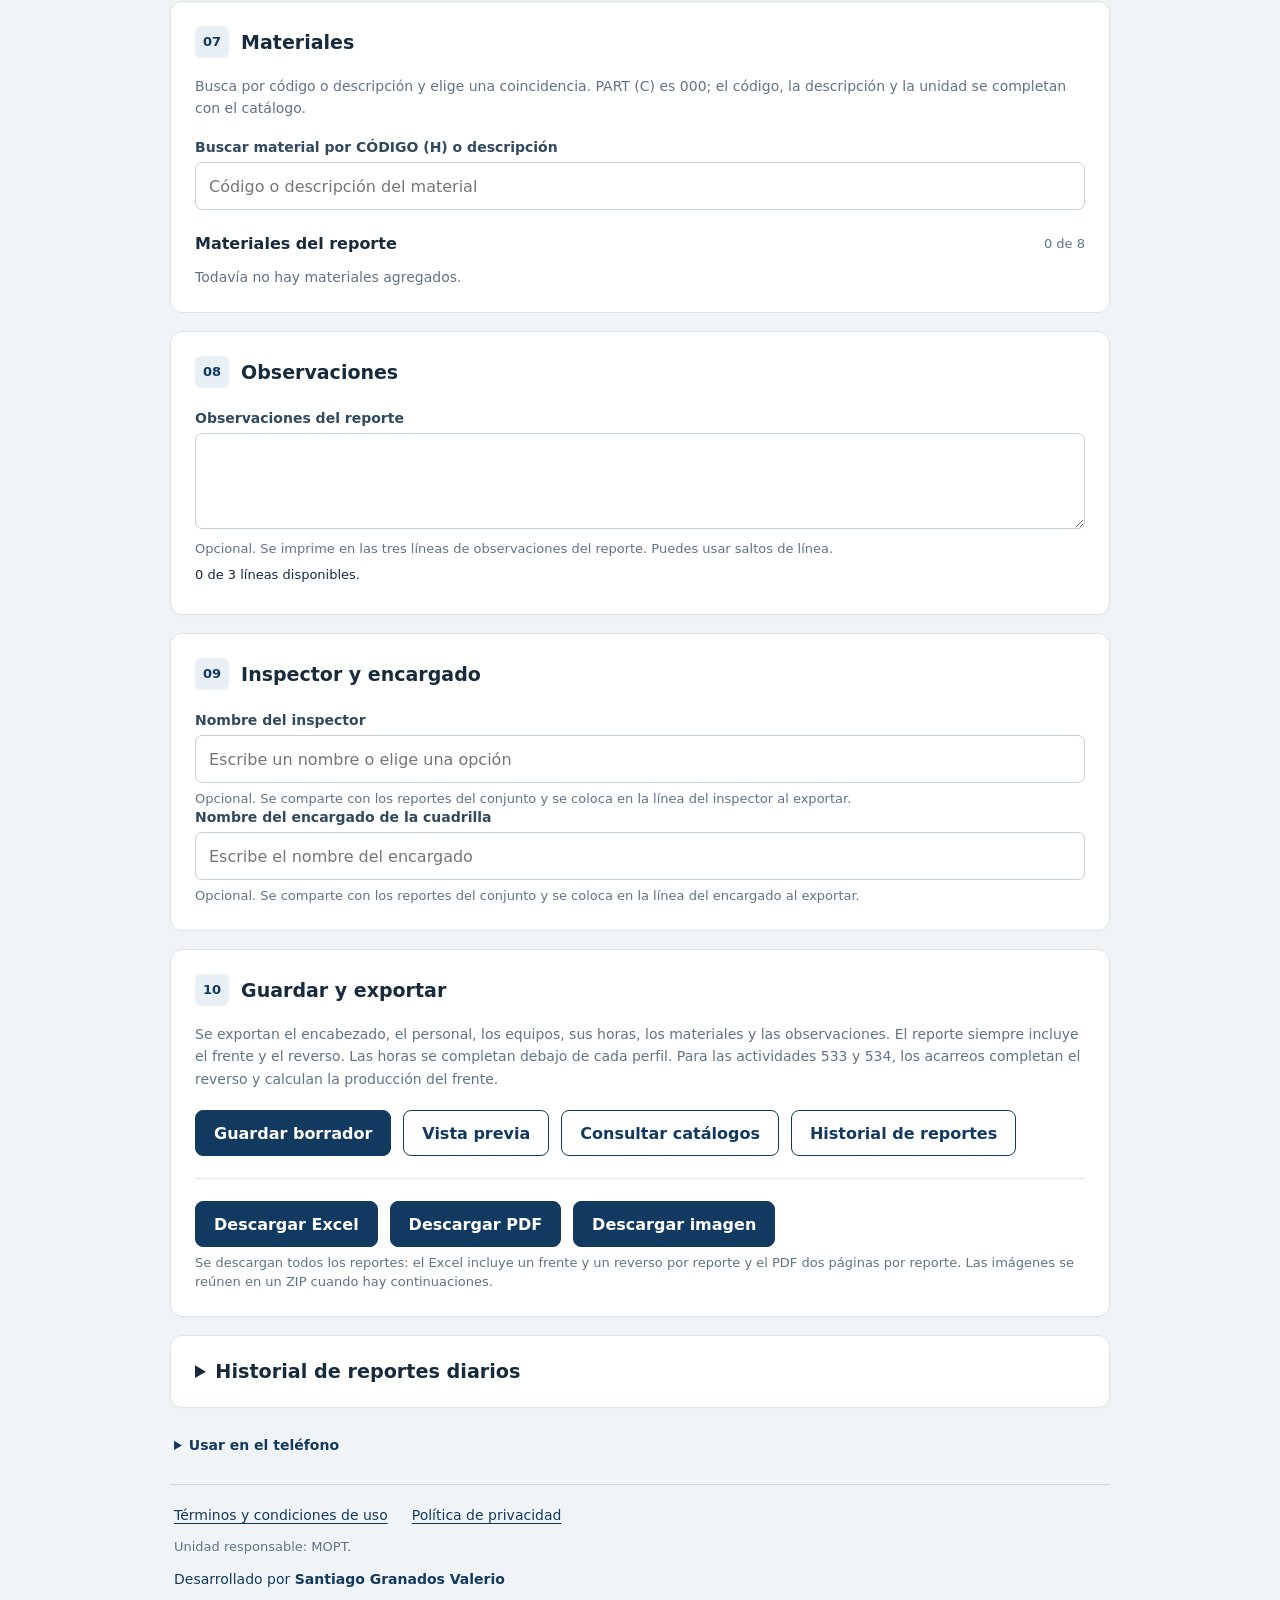
==== commit 403a0fff: "Añadir crédito fijo de Santiago Granados Valerio" ====
--- a/pwa/index.html
+++ b/pwa/index.html
@@ -7,6 +7,7 @@
   <meta name="apple-mobile-web-app-capable" content="yes">
   <meta name="apple-mobile-web-app-title" content="Reporte MOPT">
   <meta name="description" content="Reporte diario de actividad con encabezado, personal, equipos y materiales de la macro región V.">
+  <meta name="author" content="Santiago Granados Valerio">
   <link rel="manifest" href="manifest.webmanifest">
   <link rel="icon" href="icons/icono-192.png" type="image/png">
   <link rel="apple-touch-icon" href="icons/icono-180.png">
@@ -16,7 +17,7 @@
 </head>
 <body>
   <header class="cabecera">
-    <div class="marca"><img class="logo-mopt" src="assets/logo.png" alt="Ministerio de Obras Públicas y Transportes" width="198" height="54"><div><h1>Reporte diario de actividad</h1><p>Heredia · Macro región V · <span id="version">Versión 0.13.1</span></p></div></div>
+    <div class="marca"><img class="logo-mopt" src="assets/logo.png" alt="Ministerio de Obras Públicas y Transportes" width="198" height="54"><div><h1>Reporte diario de actividad</h1><p>Heredia · Macro región V · <span id="version">Versión 0.13.2</span></p></div></div>
     <button id="instalar" type="button" class="claro" hidden>Instalar aplicación</button>
   </header>
   <main>
@@ -151,7 +152,7 @@
     <section id="vista" class="tarjeta" hidden><div class="titulo"><span>Hojas</span><h2>Vista previa del reporte</h2></div><canvas id="lienzo" width="2448" height="3168" aria-label="Frente con encabezado, personal, equipos, materiales y observaciones"></canvas><canvas id="reverso" width="2448" height="3168" aria-label="Reverso de acarreos"></canvas></section>
     <section id="visor" class="tarjeta" hidden><div class="titulo"><span>Datos</span><h2>Consultar catálogos</h2></div><div class="rejilla"><label>Catálogo<select id="tipo-catalogo"><option value="actividades">Actividades</option><option value="personal">Personal</option><option value="materiales">Materiales</option><option value="equipos">Equipos</option><option value="redVial">Red vial nacional</option><option value="puentes">Puentes</option></select></label><label>Buscar<input id="buscar-catalogo" type="search" placeholder="Código, nombre o referencia"></label></div><label>Regional o provincia<select id="region-catalogo"><option value="">Todas</option></select></label><p id="cantidad-catalogo" role="status"></p><div id="resultados-catalogo"></div><button id="mas-catalogo" type="button" class="secundario" hidden>Mostrar más</button></section>
     <details class="instalacion"><summary>Usar en el teléfono</summary><p>En Android, abre el sitio y usa «Instalar aplicación» en el navegador. En iPhone, abre el sitio en Safari, pulsa Compartir y elige «Añadir a pantalla de inicio».</p><p>Espera a que aparezca «Disponible sin conexión» antes de salir de Internet. Los borradores se guardan en este dispositivo.</p></details>
-    <footer class="pie-legal"><nav aria-label="Documentos de uso y privacidad"><a href="terminos.html">Términos y condiciones de uso</a><a href="privacidad.html">Política de privacidad</a></nav><small>Unidad responsable: MOPT.</small></footer>
+    <footer class="pie-legal"><nav aria-label="Documentos de uso y privacidad"><a href="terminos.html">Términos y condiciones de uso</a><a href="privacidad.html">Política de privacidad</a></nav><small>Unidad responsable: MOPT.</small><p class="credito-autor">Desarrollado por <strong>Santiago Granados Valerio</strong></p></footer>
   </main>
   <dialog id="consulta-historial" class="consulta-historial" aria-labelledby="titulo-consulta-historial">
     <div class="titulo-calendario"><h2 id="titulo-consulta-historial">Consulta del reporte guardado</h2><button id="cerrar-consulta-historial" type="button" class="secundario">Cerrar</button></div>
--- a/pwa/estilos.css
+++ b/pwa/estilos.css
@@ -50,6 +50,7 @@
 @media(max-width:600px){.marca{flex-wrap:wrap}.logo-mopt{width:140px}.agregar-acarreo{flex-direction:column;align-items:stretch}.agregar-acarreo button{margin-top:0}.casillas-viajes{grid-template-columns:repeat(4,minmax(0,1fr))}.registro-acarreo .registro-cabecera{flex-wrap:wrap}}
 @media(max-width:360px){.rejilla-horas-equipo{grid-template-columns:1fr}.casillas-viajes{grid-template-columns:repeat(3,minmax(0,1fr))}}
 .pie-legal{border-top:1px solid #cbd6df;margin-top:20px;padding:20px 4px 6px}.pie-legal nav{display:flex;gap:12px 24px;flex-wrap:wrap}.pie-legal a{color:var(--azul);font-size:14px;line-height:1.5;text-underline-offset:3px}.pie-legal a:focus-visible{outline:3px solid #d79712;outline-offset:3px}.pie-legal small{margin-top:12px}
+.pie-legal .credito-autor{margin:12px 0 0;color:var(--azul);font-size:14px;line-height:1.5;overflow-wrap:anywhere}
 
 /* Ingreso manual junto al buscador, con los mismos controles del formulario. */
 .entrada-manual{margin:1rem 0;padding:1rem;border:1px solid var(--borde,#cbd5e1);border-radius:.75rem}
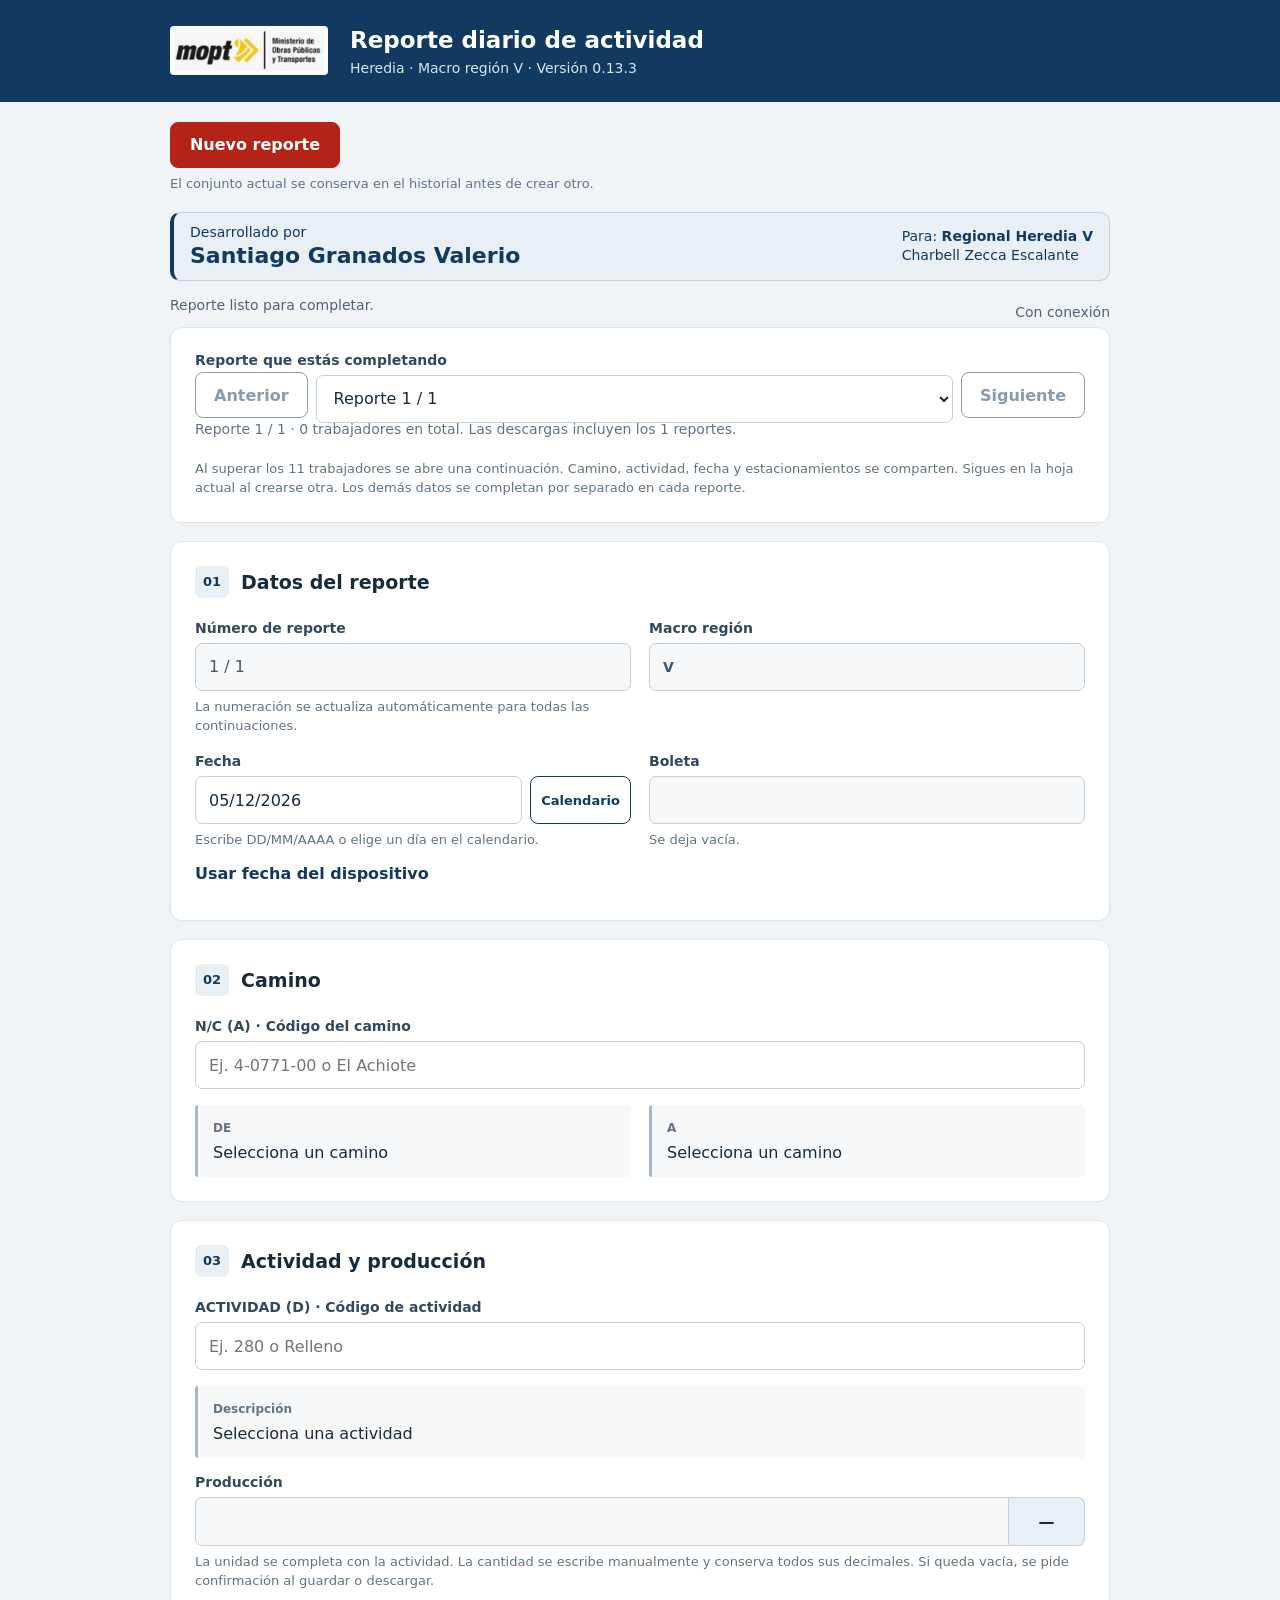
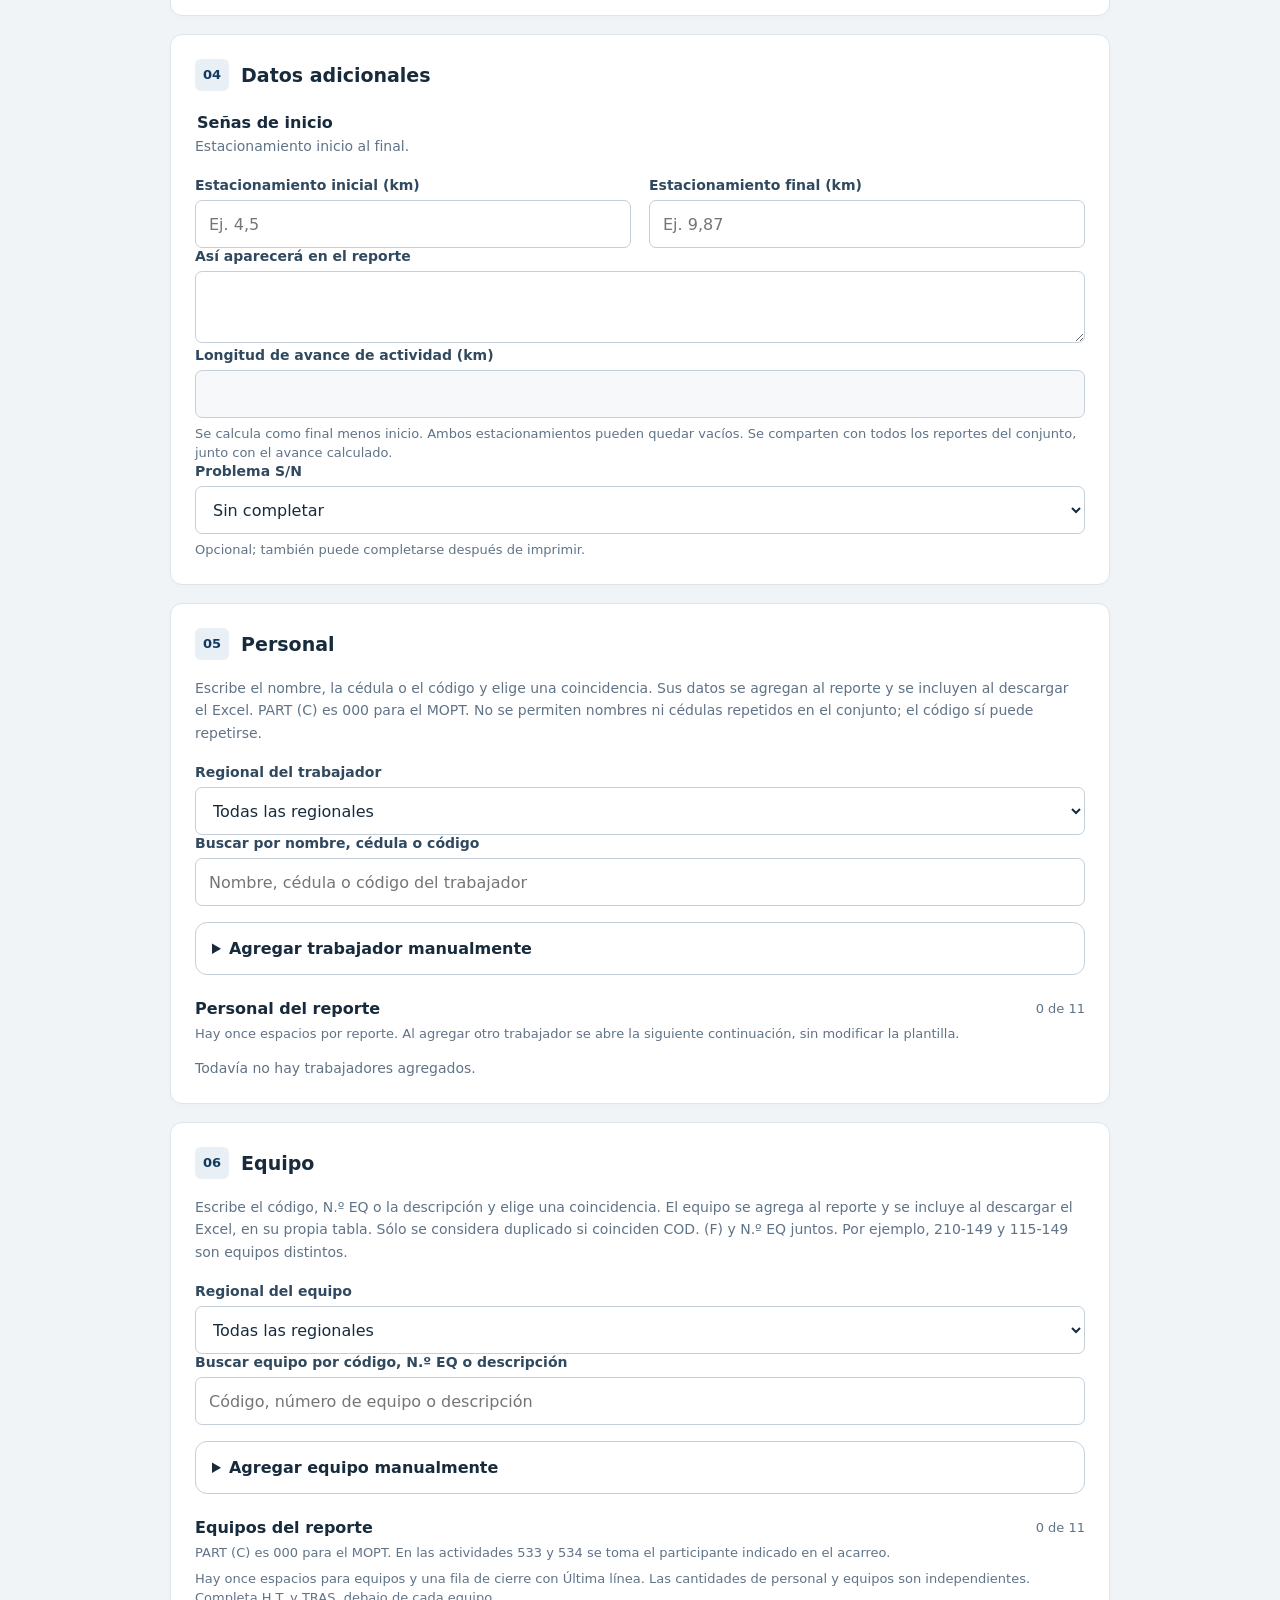
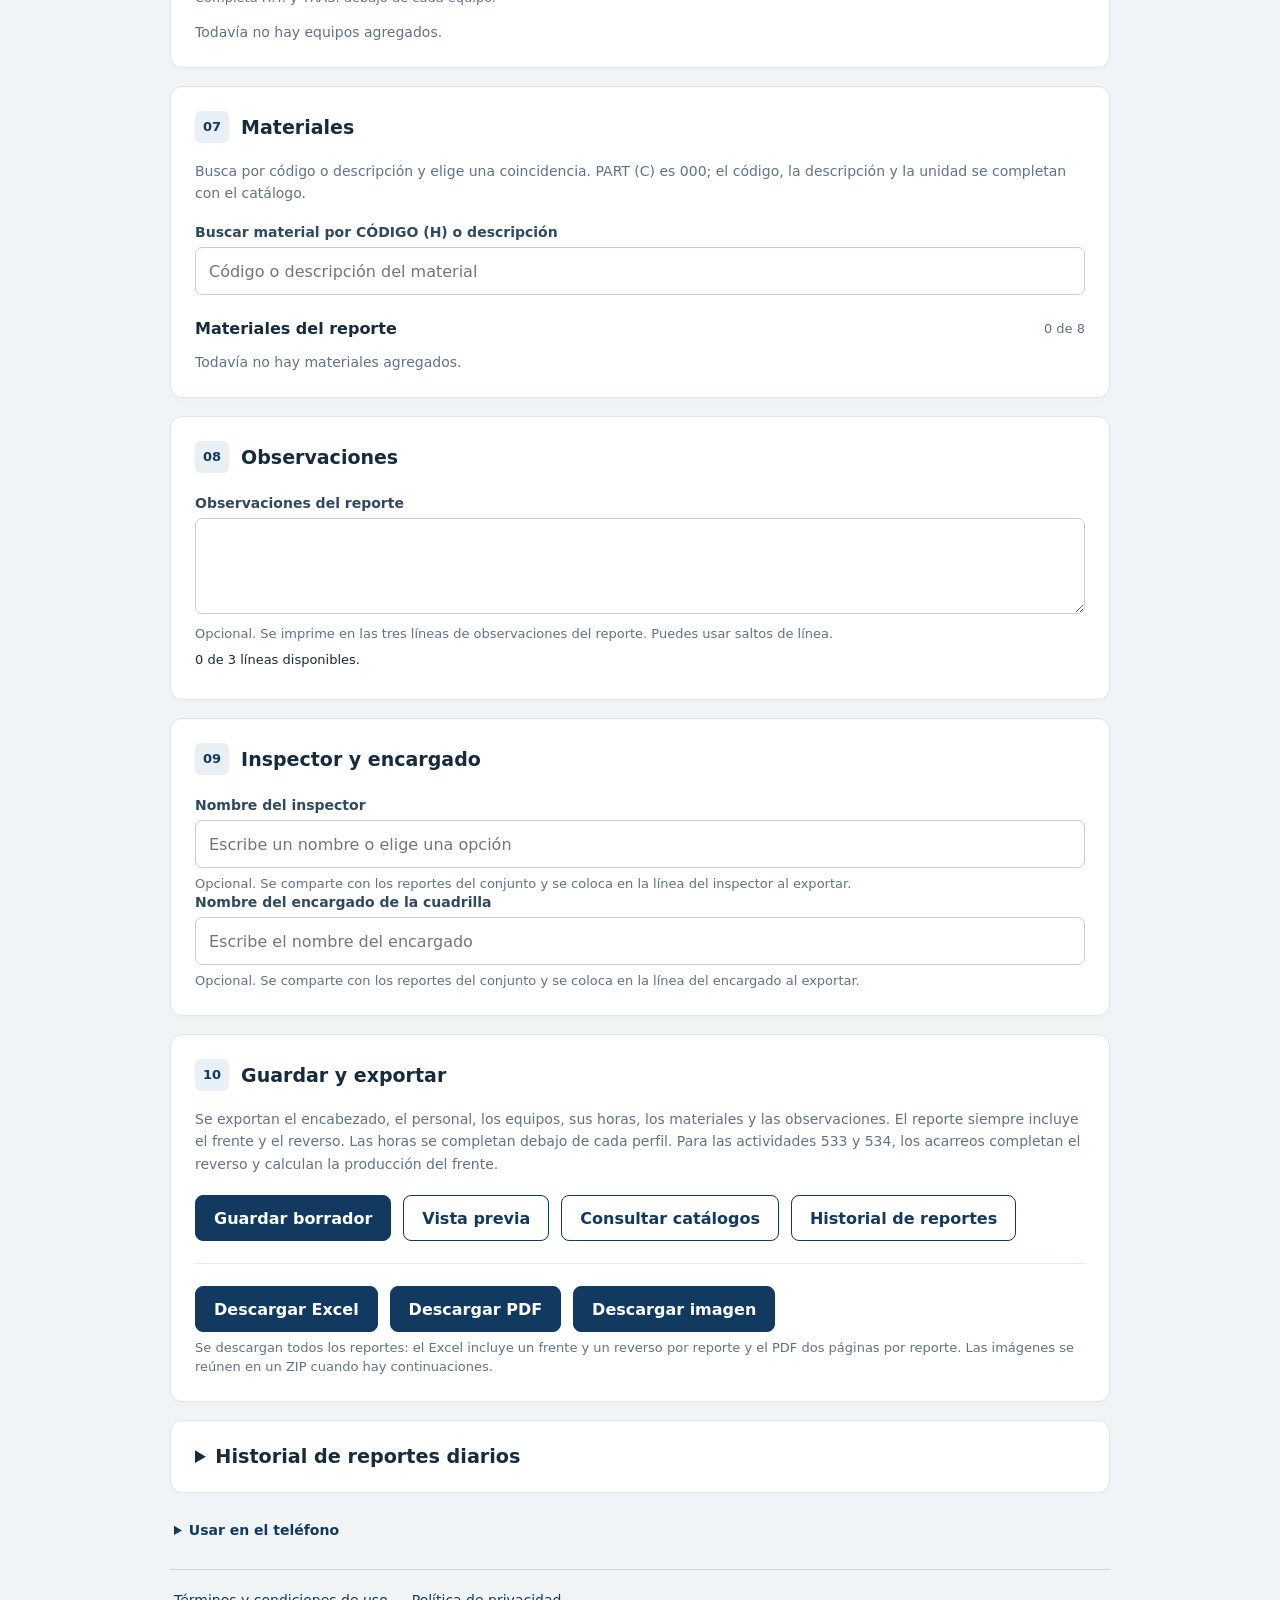
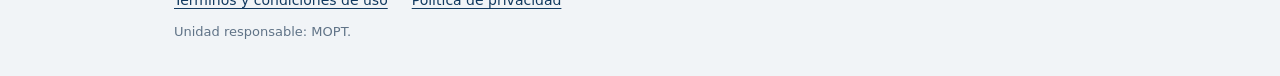
==== commit 99d3e732: "Destacar créditos para Regional Heredia V" ====
--- a/pwa/index.html
+++ b/pwa/index.html
@@ -17,7 +17,7 @@
 </head>
 <body>
   <header class="cabecera">
-    <div class="marca"><img class="logo-mopt" src="assets/logo.png" alt="Ministerio de Obras Públicas y Transportes" width="198" height="54"><div><h1>Reporte diario de actividad</h1><p>Heredia · Macro región V · <span id="version">Versión 0.13.2</span></p></div></div>
+    <div class="marca"><img class="logo-mopt" src="assets/logo.png" alt="Ministerio de Obras Públicas y Transportes" width="198" height="54"><div><h1>Reporte diario de actividad</h1><p>Heredia · Macro región V · <span id="version">Versión 0.13.3</span></p></div></div>
     <button id="instalar" type="button" class="claro" hidden>Instalar aplicación</button>
   </header>
   <main>
@@ -25,6 +25,16 @@
       <button id="nuevo" type="button" class="boton-nuevo" aria-describedby="nota-nuevo" disabled>Nuevo reporte</button>
       <small id="nota-nuevo">El conjunto actual se conserva en el historial antes de crear otro.</small>
     </div>
+    <aside class="credito-autor" aria-label="Créditos de la aplicación">
+      <p class="credito-autor-nombre">
+        <span>Desarrollado por</span>
+        <strong>Santiago Granados Valerio</strong>
+      </p>
+      <p class="credito-autor-destino">
+        <span>Para: <strong>Regional Heredia V</strong></span>
+        <span>Charbell Zecca Escalante</span>
+      </p>
+    </aside>
     <div class="estado"><p id="estado" role="status">Cargando catálogos y plantilla…</p><span id="conexion"></span></div>
     <p id="fallo" role="alert" hidden></p>
     <noscript>Activa JavaScript para utilizar el reporte.</noscript>
@@ -152,7 +162,7 @@
     <section id="vista" class="tarjeta" hidden><div class="titulo"><span>Hojas</span><h2>Vista previa del reporte</h2></div><canvas id="lienzo" width="2448" height="3168" aria-label="Frente con encabezado, personal, equipos, materiales y observaciones"></canvas><canvas id="reverso" width="2448" height="3168" aria-label="Reverso de acarreos"></canvas></section>
     <section id="visor" class="tarjeta" hidden><div class="titulo"><span>Datos</span><h2>Consultar catálogos</h2></div><div class="rejilla"><label>Catálogo<select id="tipo-catalogo"><option value="actividades">Actividades</option><option value="personal">Personal</option><option value="materiales">Materiales</option><option value="equipos">Equipos</option><option value="redVial">Red vial nacional</option><option value="puentes">Puentes</option></select></label><label>Buscar<input id="buscar-catalogo" type="search" placeholder="Código, nombre o referencia"></label></div><label>Regional o provincia<select id="region-catalogo"><option value="">Todas</option></select></label><p id="cantidad-catalogo" role="status"></p><div id="resultados-catalogo"></div><button id="mas-catalogo" type="button" class="secundario" hidden>Mostrar más</button></section>
     <details class="instalacion"><summary>Usar en el teléfono</summary><p>En Android, abre el sitio y usa «Instalar aplicación» en el navegador. En iPhone, abre el sitio en Safari, pulsa Compartir y elige «Añadir a pantalla de inicio».</p><p>Espera a que aparezca «Disponible sin conexión» antes de salir de Internet. Los borradores se guardan en este dispositivo.</p></details>
-    <footer class="pie-legal"><nav aria-label="Documentos de uso y privacidad"><a href="terminos.html">Términos y condiciones de uso</a><a href="privacidad.html">Política de privacidad</a></nav><small>Unidad responsable: MOPT.</small><p class="credito-autor">Desarrollado por <strong>Santiago Granados Valerio</strong></p></footer>
+    <footer class="pie-legal"><nav aria-label="Documentos de uso y privacidad"><a href="terminos.html">Términos y condiciones de uso</a><a href="privacidad.html">Política de privacidad</a></nav><small>Unidad responsable: MOPT.</small></footer>
   </main>
   <dialog id="consulta-historial" class="consulta-historial" aria-labelledby="titulo-consulta-historial">
     <div class="titulo-calendario"><h2 id="titulo-consulta-historial">Consulta del reporte guardado</h2><button id="cerrar-consulta-historial" type="button" class="secundario">Cerrar</button></div>
--- a/pwa/estilos.css
+++ b/pwa/estilos.css
@@ -50,7 +50,32 @@
 @media(max-width:600px){.marca{flex-wrap:wrap}.logo-mopt{width:140px}.agregar-acarreo{flex-direction:column;align-items:stretch}.agregar-acarreo button{margin-top:0}.casillas-viajes{grid-template-columns:repeat(4,minmax(0,1fr))}.registro-acarreo .registro-cabecera{flex-wrap:wrap}}
 @media(max-width:360px){.rejilla-horas-equipo{grid-template-columns:1fr}.casillas-viajes{grid-template-columns:repeat(3,minmax(0,1fr))}}
 .pie-legal{border-top:1px solid #cbd6df;margin-top:20px;padding:20px 4px 6px}.pie-legal nav{display:flex;gap:12px 24px;flex-wrap:wrap}.pie-legal a{color:var(--azul);font-size:14px;line-height:1.5;text-underline-offset:3px}.pie-legal a:focus-visible{outline:3px solid #d79712;outline-offset:3px}.pie-legal small{margin-top:12px}
-.pie-legal .credito-autor{margin:12px 0 0;color:var(--azul);font-size:14px;line-height:1.5;overflow-wrap:anywhere}
+
+.credito-autor {
+  display: flex;
+  flex-wrap: wrap;
+  align-items: center;
+  justify-content: space-between;
+  gap: 8px 24px;
+  margin-bottom: 16px;
+  padding: 10px 16px;
+  border: 1px solid var(--borde);
+  border-inline-start: 4px solid var(--azul);
+  border-radius: 10px;
+  background: #e8eff5;
+  color: var(--azul);
+  font-size: .875rem;
+  line-height: 1.4;
+  overflow-wrap: anywhere;
+}
+.credito-autor p { margin: 0; min-width: 0; }
+.credito-autor-nombre span,
+.credito-autor-nombre strong,
+.credito-autor-destino span { display: block; }
+.credito-autor-nombre strong {
+  font-size: clamp(1.125rem, 2vw, 1.375rem);
+  line-height: 1.25;
+}
 
 /* Ingreso manual junto al buscador, con los mismos controles del formulario. */
 .entrada-manual{margin:1rem 0;padding:1rem;border:1px solid var(--borde,#cbd5e1);border-radius:.75rem}
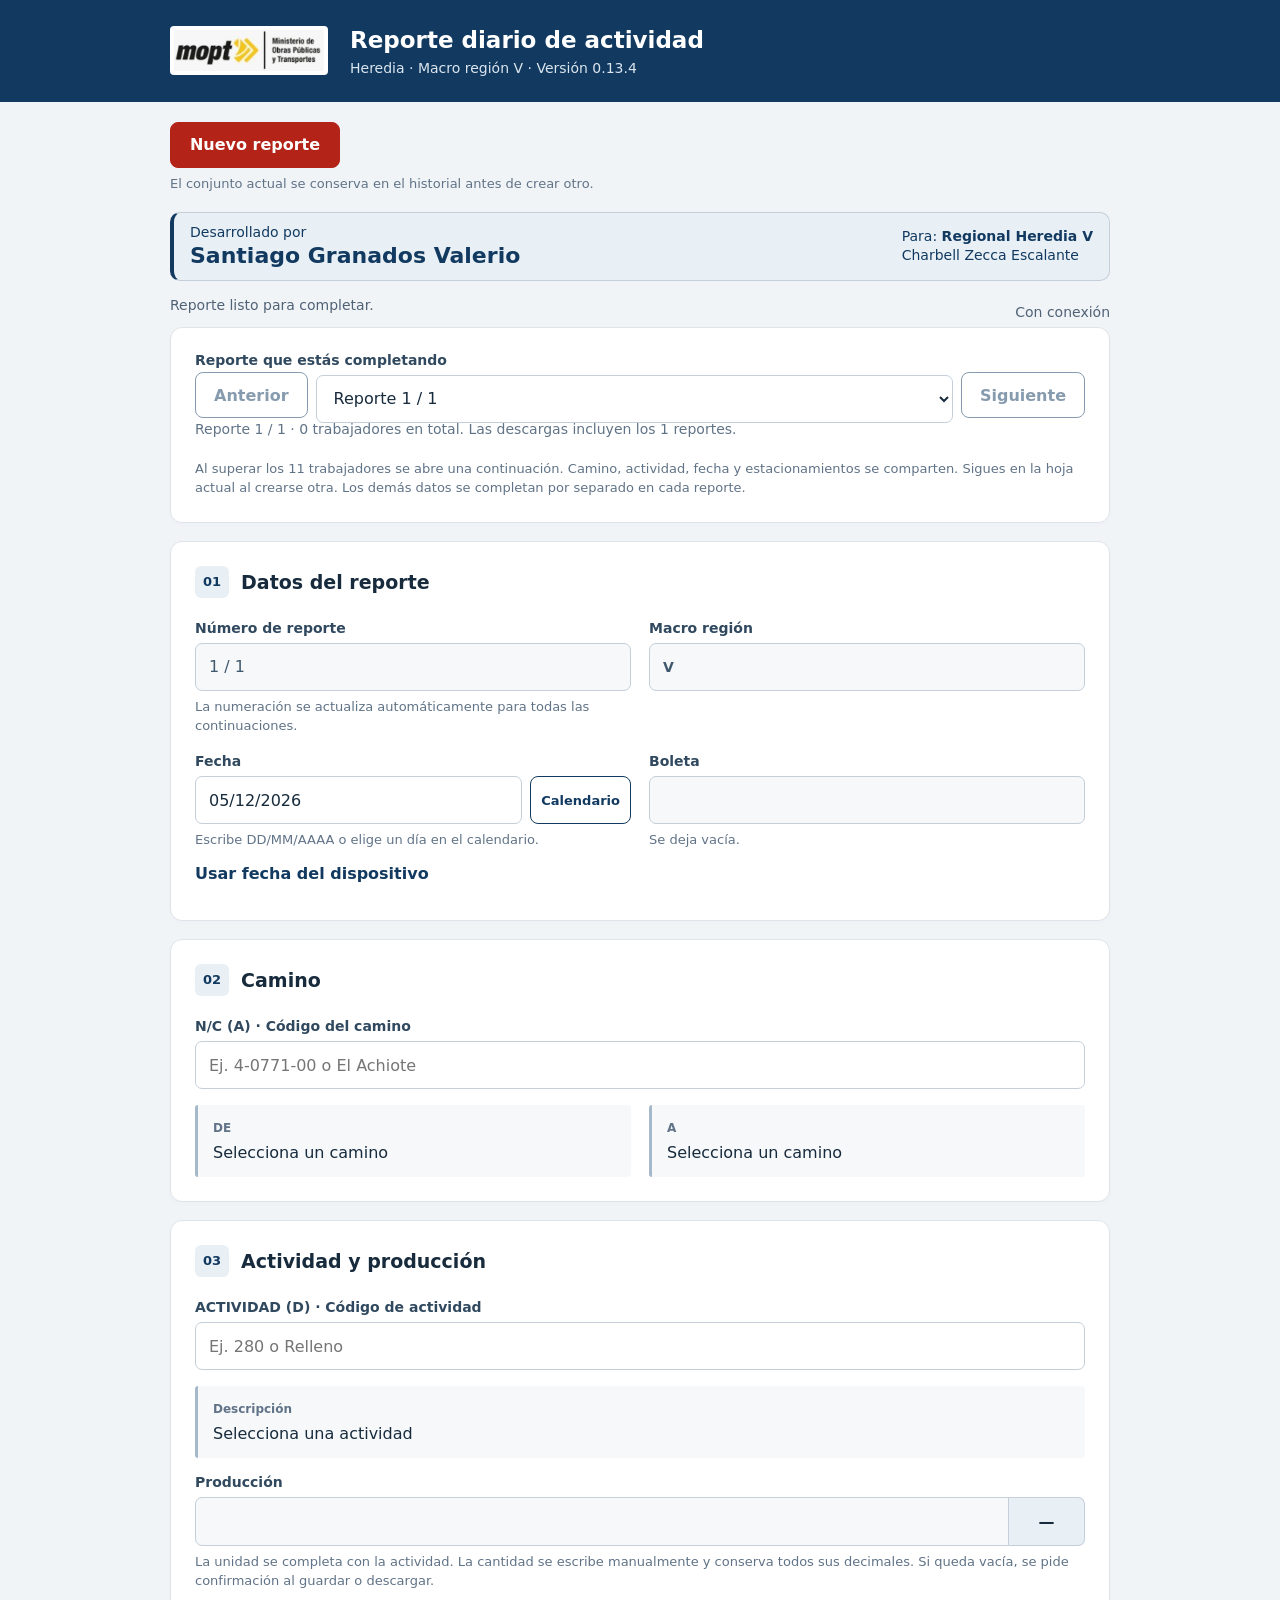
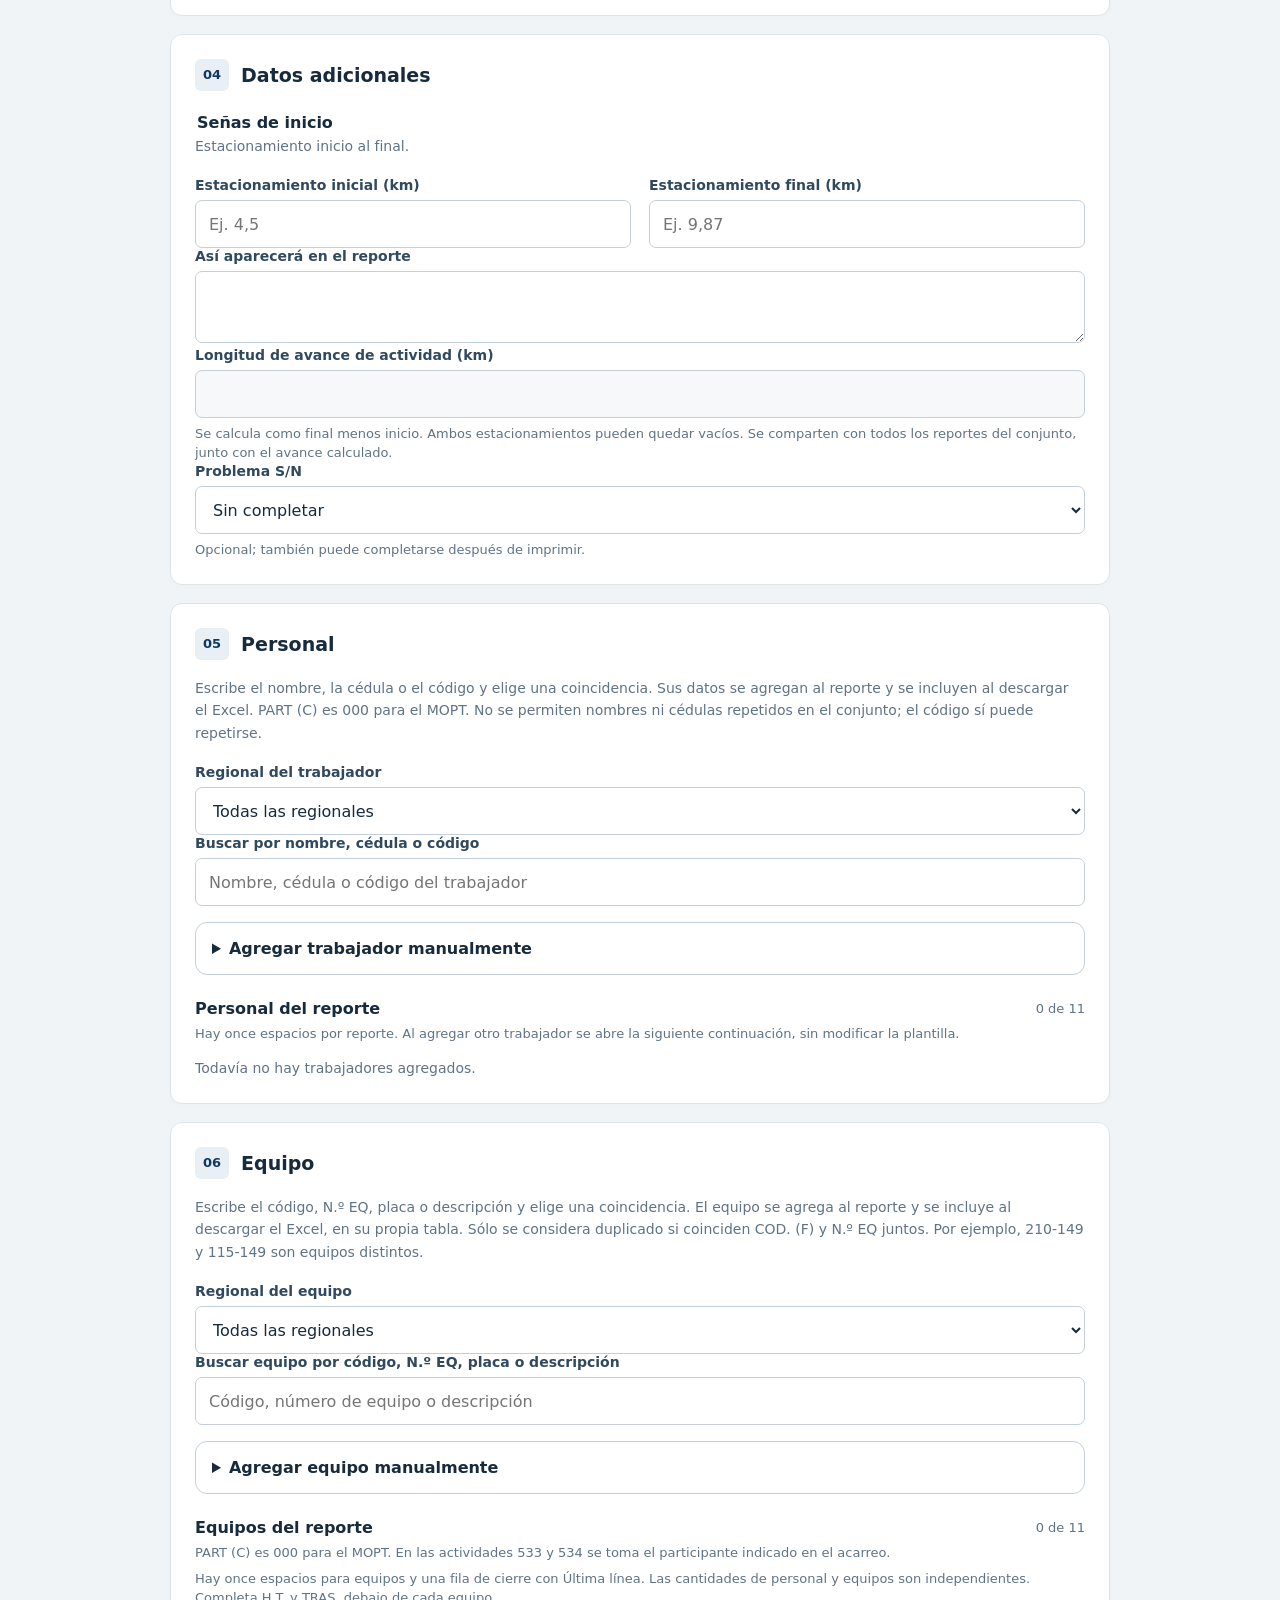
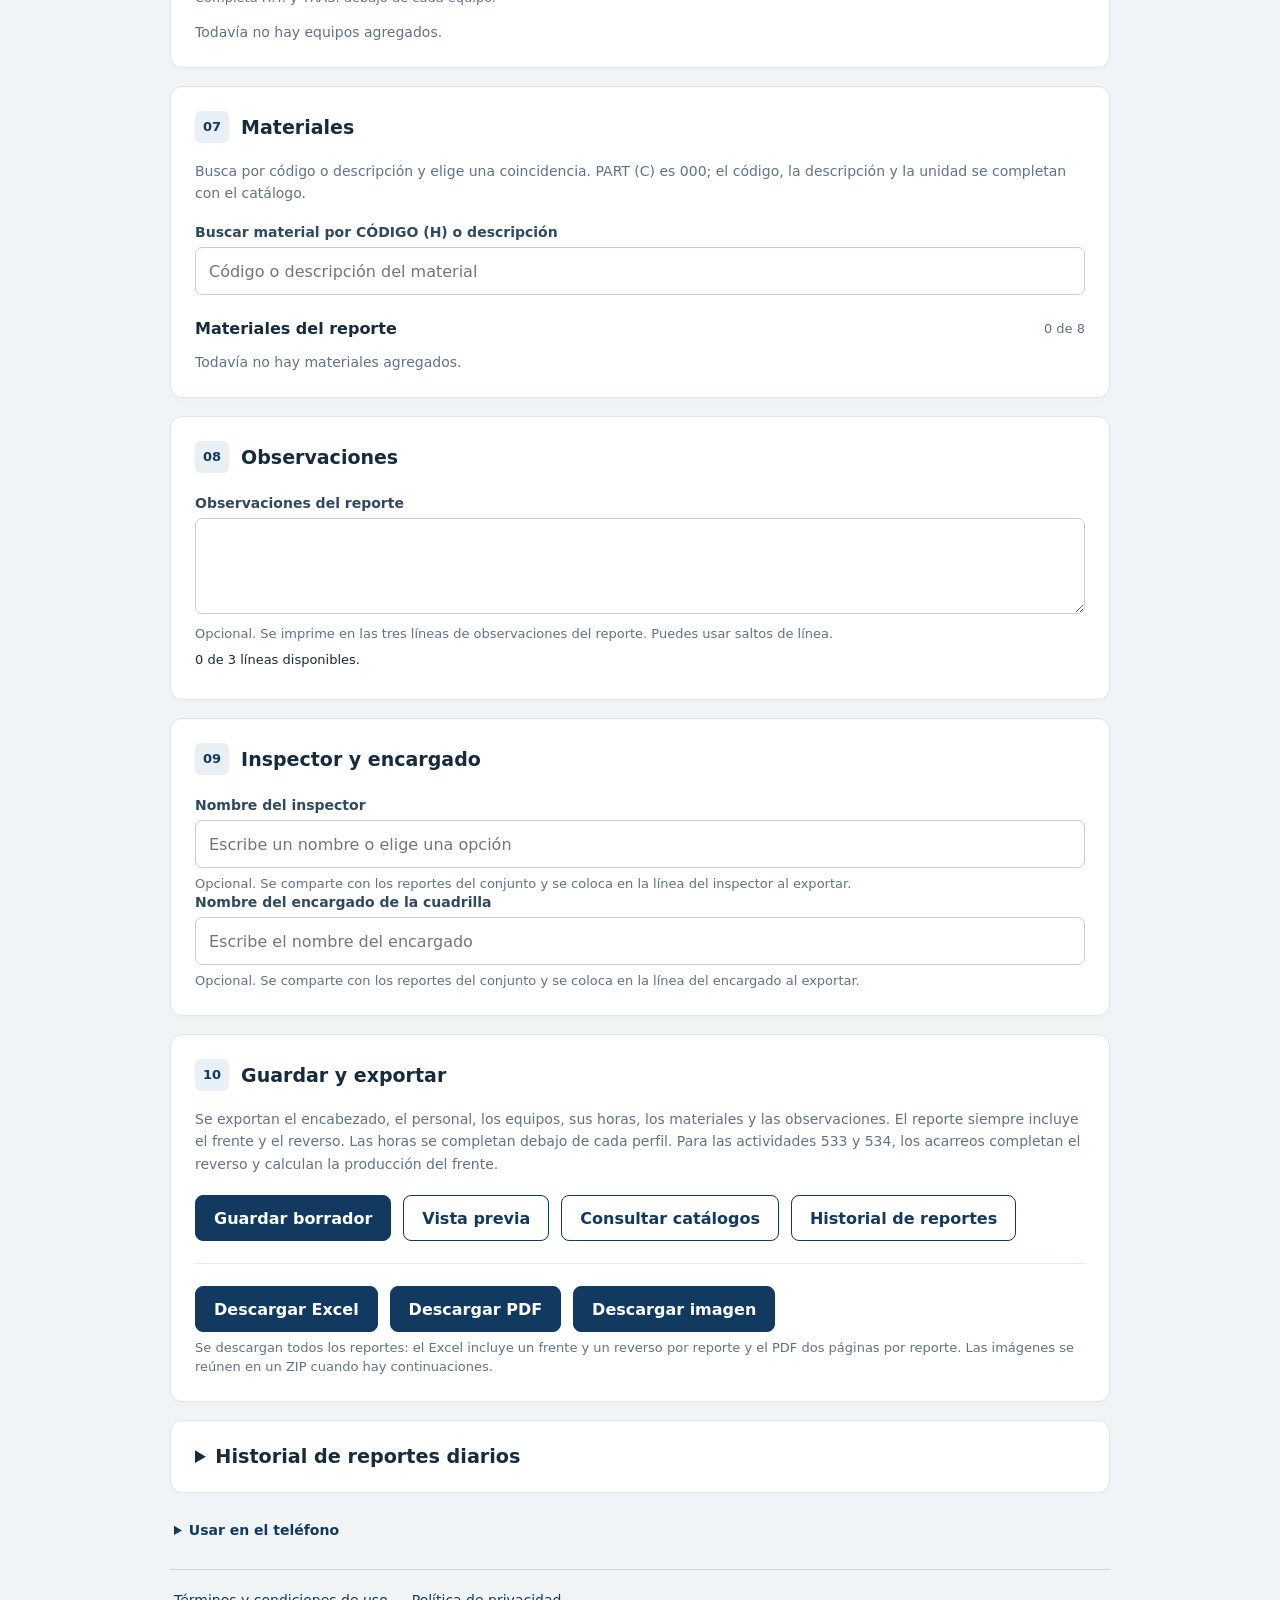
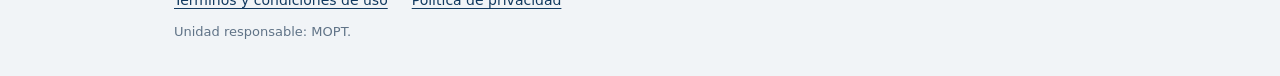
==== commit 4167ea7e: "Agregar cuatro Pick-Up con placas de la Regional Heredia V" ====
--- a/pwa/index.html
+++ b/pwa/index.html
@@ -17,7 +17,7 @@
 </head>
 <body>
   <header class="cabecera">
-    <div class="marca"><img class="logo-mopt" src="assets/logo.png" alt="Ministerio de Obras Públicas y Transportes" width="198" height="54"><div><h1>Reporte diario de actividad</h1><p>Heredia · Macro región V · <span id="version">Versión 0.13.3</span></p></div></div>
+    <div class="marca"><img class="logo-mopt" src="assets/logo.png" alt="Ministerio de Obras Públicas y Transportes" width="198" height="54"><div><h1>Reporte diario de actividad</h1><p>Heredia · Macro región V · <span id="version">Versión 0.13.4</span></p></div></div>
     <button id="instalar" type="button" class="claro" hidden>Instalar aplicación</button>
   </header>
   <main>
@@ -92,9 +92,9 @@
         <div class="titulo-lista"><h3>Personal del reporte</h3><span id="cantidad-personal">0 de 11</span></div><small>Hay once espacios por reporte. Al agregar otro trabajador se abre la siguiente continuación, sin modificar la plantilla.</small><div id="personal-reporte" class="registros"></div>
       </section>
       <section class="tarjeta"><div class="titulo"><span>06</span><h2>Equipo</h2></div>
-        <p class="ayuda">Escribe el código, N.º EQ o la descripción y elige una coincidencia. El equipo se agrega al reporte y se incluye al descargar el Excel, en su propia tabla. Sólo se considera duplicado si coinciden COD. (F) y N.º EQ juntos. Por ejemplo, 210-149 y 115-149 son equipos distintos.</p>
+        <p class="ayuda">Escribe el código, N.º EQ, placa o descripción y elige una coincidencia. El equipo se agrega al reporte y se incluye al descargar el Excel, en su propia tabla. Sólo se considera duplicado si coinciden COD. (F) y N.º EQ juntos. Por ejemplo, 210-149 y 115-149 son equipos distintos.</p>
         <label for="regional-equipos">Regional del equipo</label><select id="regional-equipos"><option value="">Todas las regionales</option></select>
-        <label for="equipos">Buscar equipo por código, N.º EQ o descripción</label><input id="equipos" type="search" autocomplete="off" placeholder="Código, número de equipo o descripción" role="combobox" aria-autocomplete="list" aria-controls="lista-equipos" aria-expanded="false" aria-describedby="coincidencias-equipos error-equipos">
+        <label for="equipos">Buscar equipo por código, N.º EQ, placa o descripción</label><input id="equipos" type="search" autocomplete="off" placeholder="Código, número de equipo o descripción" role="combobox" aria-autocomplete="list" aria-controls="lista-equipos" aria-expanded="false" aria-describedby="coincidencias-equipos error-equipos">
         <p id="coincidencias-equipos" class="ayuda resultados" role="status"></p><div id="lista-equipos" class="opciones" role="listbox" aria-label="Equipos encontrados" hidden></div><button id="mas-equipos" type="button" class="enlace" hidden>Mostrar más coincidencias</button>
         <div id="ficha-equipos" class="ficha" hidden><h3>Equipo seleccionado</h3><div class="rejilla"><label>Descripción<input id="descripcion-equipos" readonly></label><label>COD. (F)<input id="codigo-equipos" readonly></label><label>N.º EQ<input id="numero-equipos" readonly></label><label>Identificador del equipo<input id="identificador-equipos" readonly></label><label>PART (C)<input id="part-equipos" readonly></label></div><p id="origen-equipos" class="ayuda resultados"></p><div id="advertencias-equipos"></div></div>
         <p id="error-equipos" class="error" role="alert"></p>
